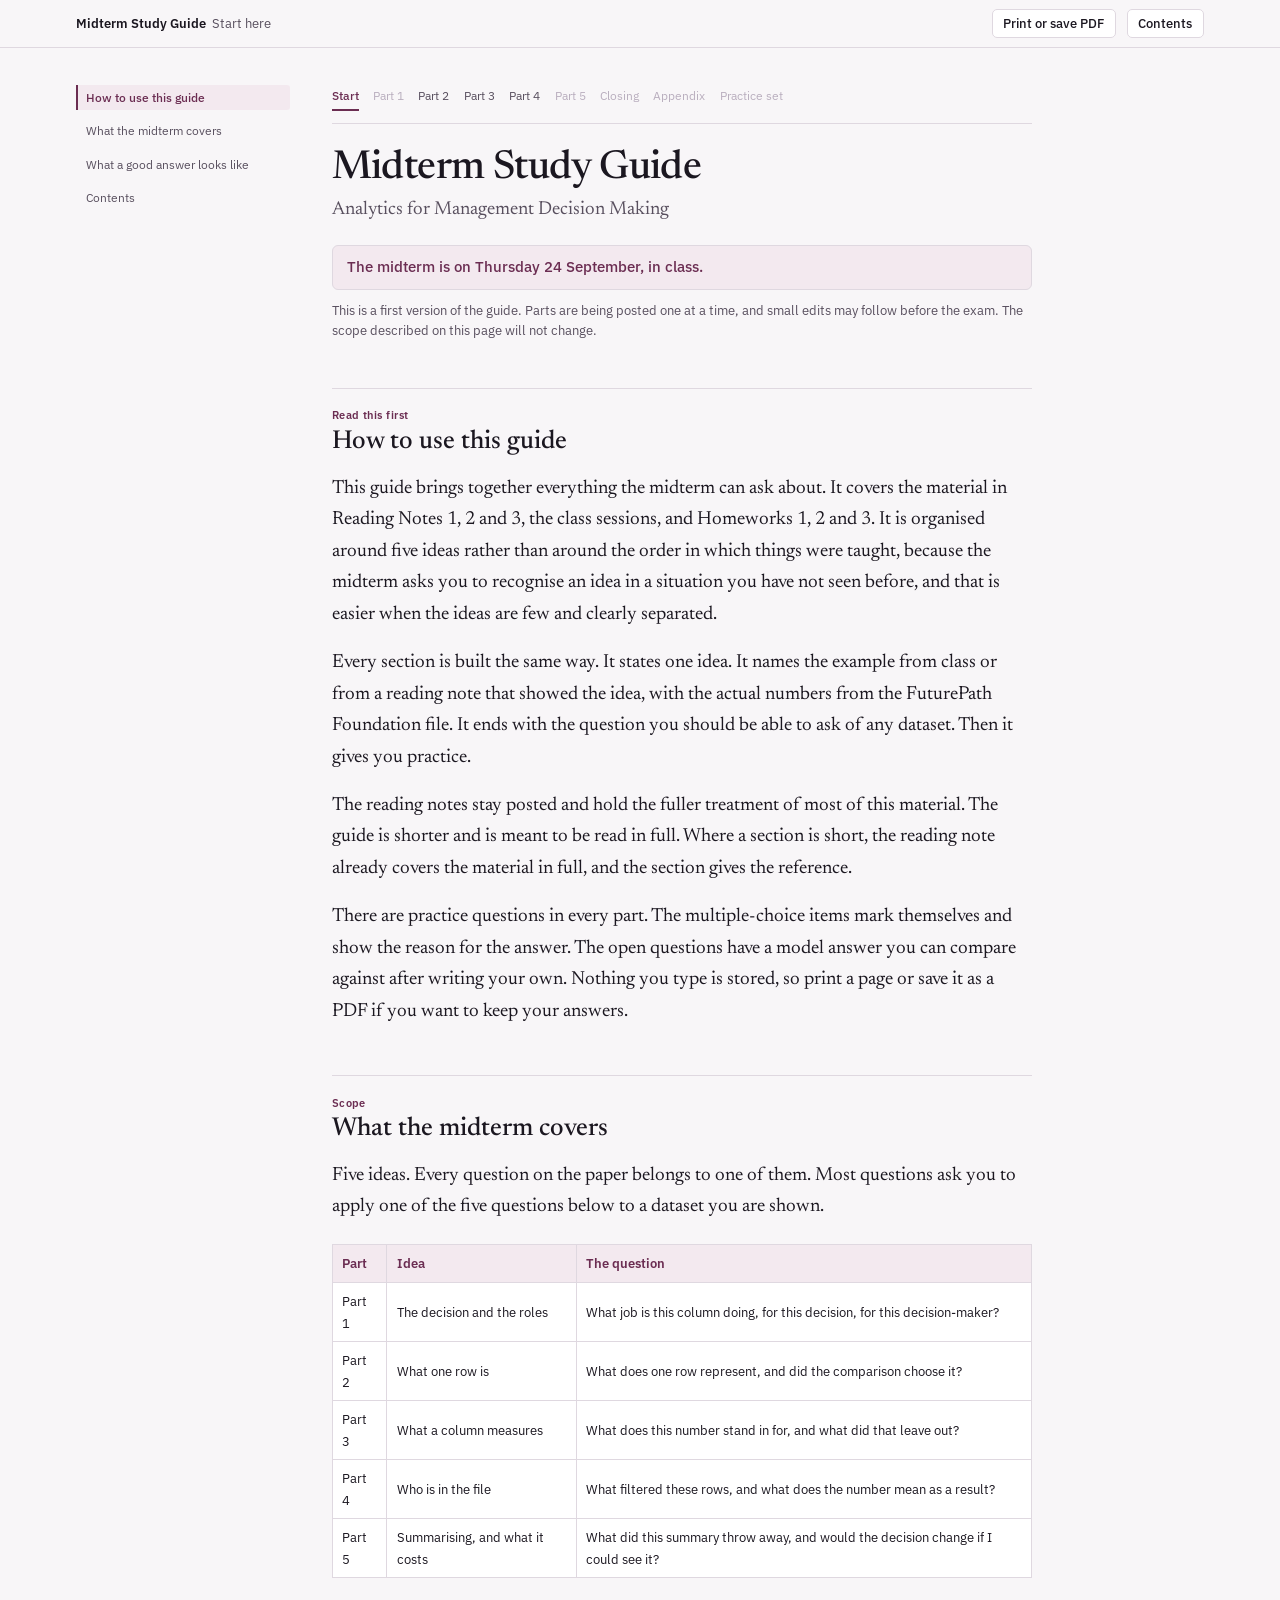
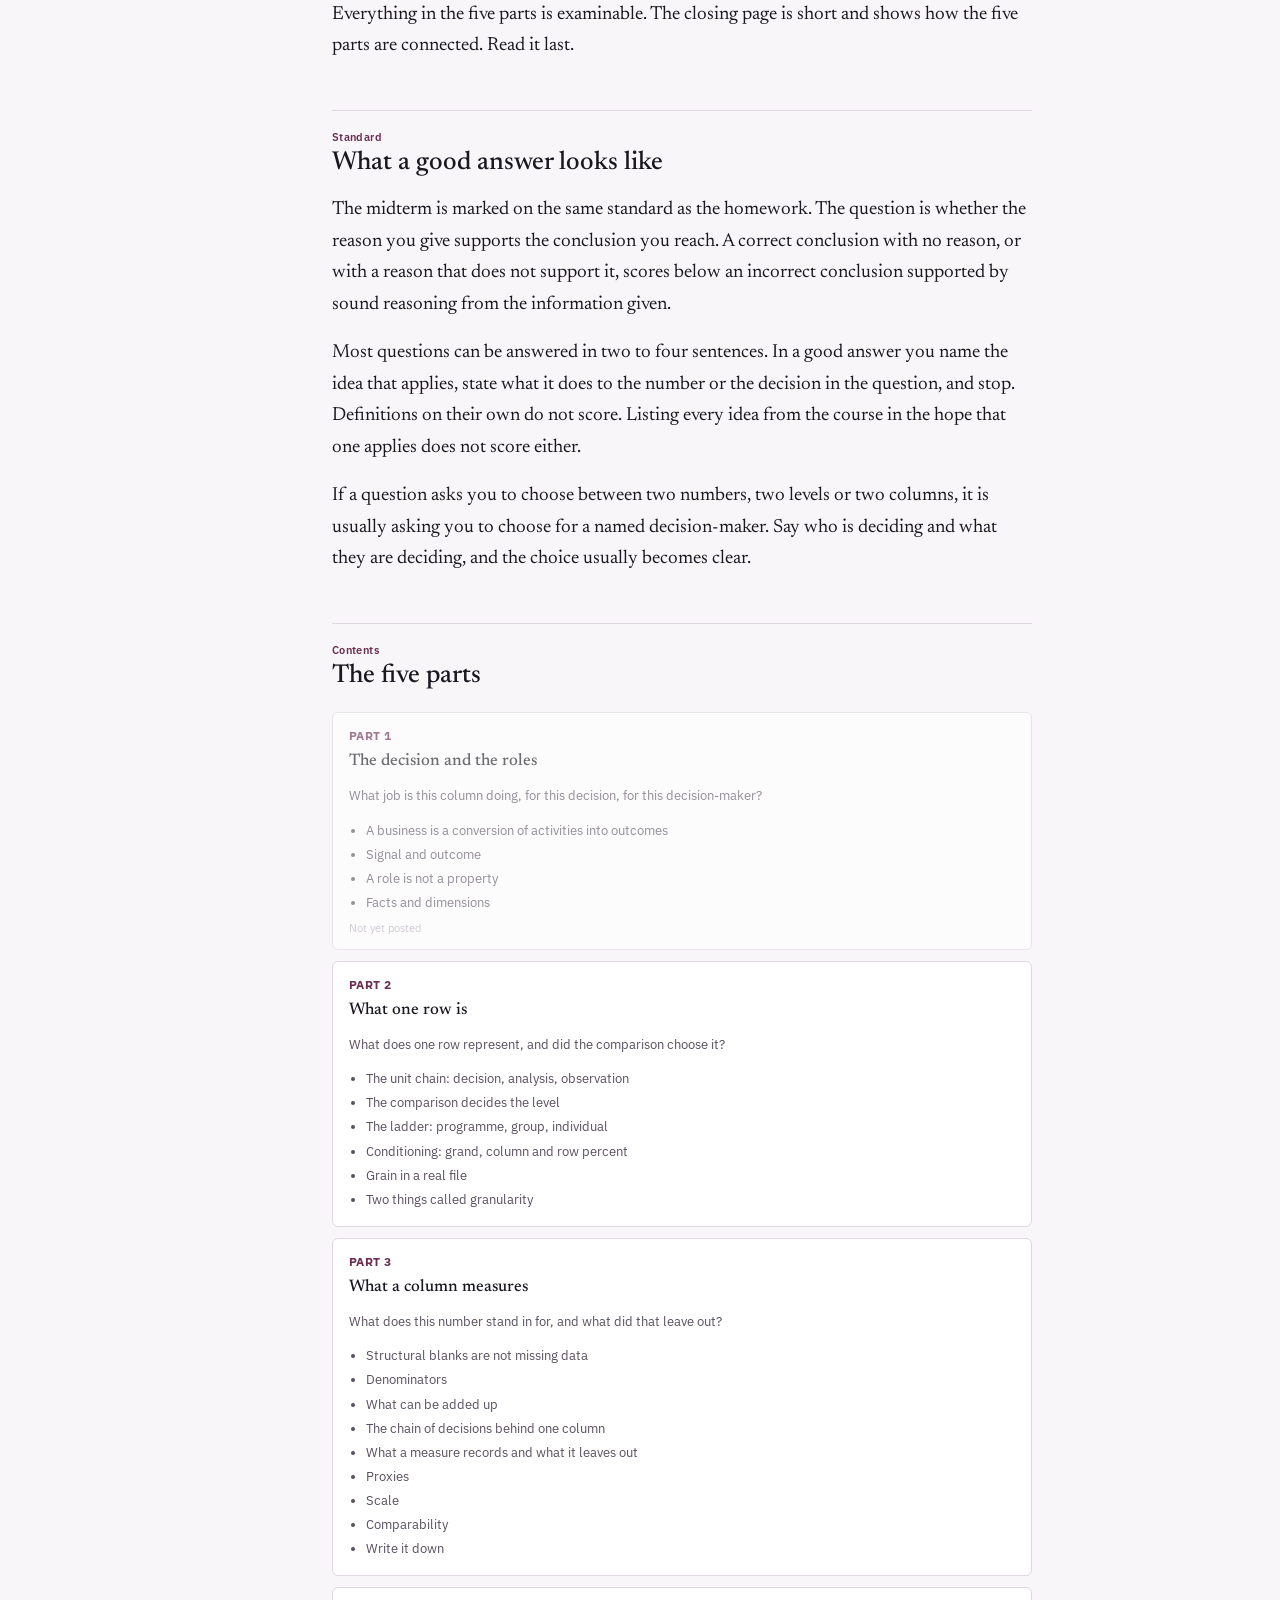
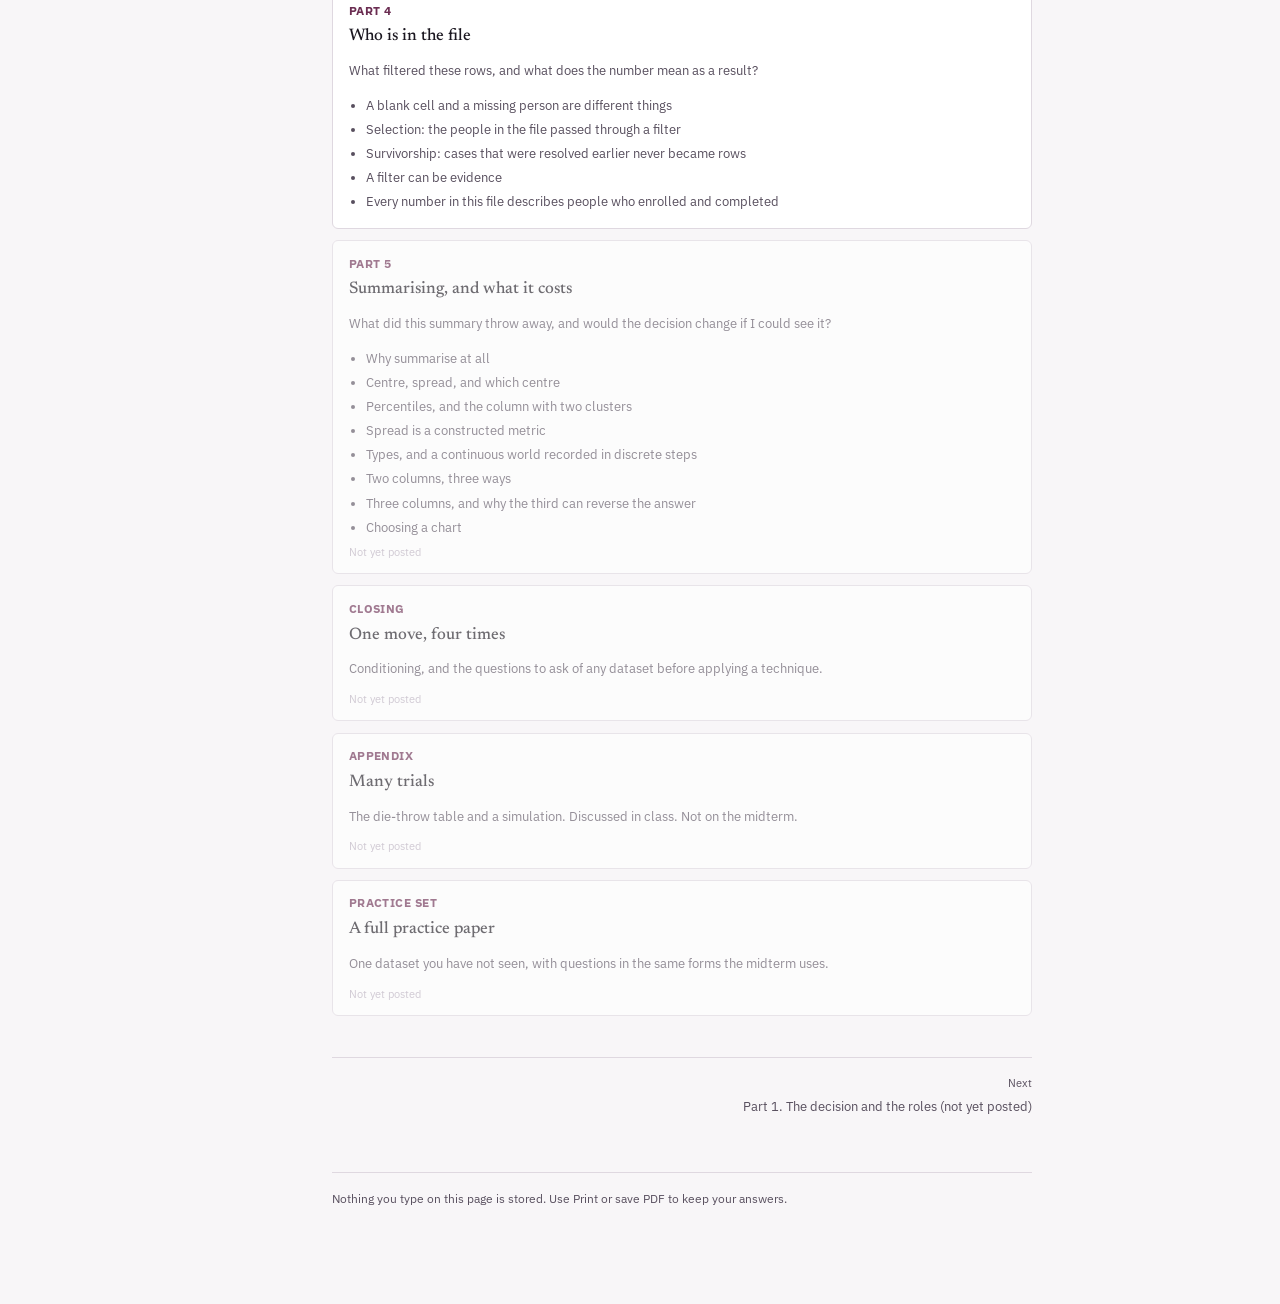
==== docs/index.html @ 58b3a39a "Cut Part 3 section on stored form, renumber the rest The text-stored percent columns were on the pos" ====
<!DOCTYPE html>
<html lang="en">
<head>
<meta charset="utf-8">
<meta name="viewport" content="width=device-width,initial-scale=1">
<title>Midterm Study Guide</title>
<link rel="preconnect" href="https://fonts.googleapis.com">
<link rel="preconnect" href="https://fonts.gstatic.com" crossorigin>
<link href="https://fonts.googleapis.com/css2?family=Newsreader:opsz,wght@6..72,400;6..72,500;6..72,600&family=IBM+Plex+Sans:wght@400;500;600&display=swap" rel="stylesheet">
<style>
:root{
 --ink:#1B1720;--soft:#584F5E;--paper:#F8F6F8;--card:#FFFFFF;--rule:#DFD8E0;--rule-soft:#EDE8EE;
 --accent:#6B2D52;--accent-wash:#F3E9EF;--accent-soft:#A8749A;
 --lost:#B9AEBE;--lost-wash:#F1EDF2;
 --ok-bg:#CBEBD5;--ok-ink:#0C5E2D;--no-bg:#F7E0DD;--no-ink:#9A3226;
 --serif:"Newsreader",Georgia,serif;--sans:"IBM Plex Sans",-apple-system,"Segoe UI",Roboto,sans-serif;}
*{box-sizing:border-box}
html{-webkit-text-size-adjust:100%;scroll-behavior:smooth}
@media (prefers-reduced-motion:reduce){html{scroll-behavior:auto}*{transition:none!important}}
body{margin:0;background:var(--paper);color:var(--ink);font-family:var(--serif);font-size:19px;line-height:1.66}
@media (max-width:640px){body{font-size:17.5px}}
.bar{position:sticky;top:0;z-index:60;background:rgba(248,246,248,.95);backdrop-filter:saturate(140%) blur(8px);border-bottom:1px solid var(--rule)}
.bar-in{max-width:1160px;margin:0 auto;padding:.55rem 1rem;display:flex;align-items:center;gap:.7rem}
.bar-t{font-family:var(--sans);font-size:.83rem;font-weight:600;white-space:nowrap;overflow:hidden;text-overflow:ellipsis}
.bar-t span{color:var(--soft);font-weight:400}
.bar-sp{flex:1}
.btn{font-family:var(--sans);font-size:.79rem;font-weight:500;color:var(--ink);background:var(--card);border:1px solid var(--rule);
 border-radius:5px;padding:.34rem .66rem;cursor:pointer;line-height:1.3}
.btn:hover{border-color:var(--accent);color:var(--accent)}
.btn:focus-visible{outline:2px solid var(--accent);outline-offset:2px}
.prog{position:absolute;left:0;bottom:-1px;height:2px;background:var(--accent);width:0}
@media (max-width:560px){.bar-t span{display:none}.btn{padding:.3rem .5rem;font-size:.73rem}}
.shell{max-width:1160px;margin:0 auto;padding:0 1rem;display:grid;grid-template-columns:214px minmax(0,1fr);gap:2.6rem;align-items:start}
@media (max-width:980px){.shell{grid-template-columns:minmax(0,1fr);gap:0}}
nav.toc{position:sticky;top:3.6rem;padding:1.7rem 0 3rem;font-family:var(--sans);font-size:.78rem;
 max-height:calc(100vh - 5rem);overflow-y:auto;overscroll-behavior:contain}
nav.toc ol{list-style:none;margin:0;padding:0}
nav.toc a{display:block;padding:.26rem .5rem;color:var(--soft);text-decoration:none;border-left:2px solid transparent;border-radius:0 3px 3px 0;line-height:1.35}
nav.toc a:hover{color:var(--ink);background:#F0EAF1}
nav.toc a.on{color:var(--accent);border-left-color:var(--accent);background:var(--accent-wash);font-weight:500}
@media (max-width:980px){nav.toc{position:fixed;inset:0 0 0 auto;width:min(305px,86vw);background:var(--card);border-left:1px solid var(--rule);
 padding:1rem 1rem 3rem;z-index:70;transform:translateX(100%);transition:transform .22s ease;box-shadow:-14px 0 34px rgba(27,23,32,.12);max-height:none}
 nav.toc.open{transform:none}}
.scrim{display:none}
@media (max-width:980px){.scrim.on{display:block;position:fixed;inset:0;background:rgba(27,23,32,.34);z-index:65}}
main{padding:2.2rem 0 6rem;max-width:70ch}
h1{font-weight:500;font-size:2.5rem;line-height:1.12;letter-spacing:-.015em;margin:.4rem 0 .3rem}
@media (max-width:640px){h1{font-size:1.95rem}}
.dek{font-size:1.18rem;color:var(--soft);margin:0 0 1.3rem;line-height:1.45}
h2{font-weight:500;font-size:1.62rem;line-height:1.22;margin:3rem 0 .9rem;padding-top:1.2rem;border-top:1px solid var(--rule)}
h2 .n{font-family:var(--sans);font-size:.71rem;font-weight:600;color:var(--accent);display:block;margin-bottom:.28rem;letter-spacing:.04em}
h3{font-weight:600;font-size:1.13rem;margin:1.9rem 0 .5rem;line-height:1.3}
h4{font-family:var(--sans);font-weight:600;font-size:.86rem;margin:1.35rem 0 .45rem;color:var(--soft)}
p{margin:0 0 1.05rem} ul{margin:0 0 1.1rem;padding-left:1.15rem} li{margin:0 0 .5rem}
.box{border:1px solid var(--rule);border-left:4px solid var(--accent);border-radius:0 6px 6px 0;padding:1rem 1.1rem;margin:1.7rem 0;background:var(--card)}
.box h4{margin:0 0 .5rem;font-size:.82rem;color:var(--accent);letter-spacing:.02em}
.box p{font-size:.96rem;margin-bottom:.6rem} .box p:last-child{margin-bottom:0}
.box.principle{background:var(--accent-wash)}
.box.warn{background:#FBF1E6;border-left-color:#A9772A} .box.warn h4{color:#A9772A}
.tw{overflow-x:auto;margin:1.3rem 0}
table{border-collapse:collapse;width:100%;font-family:var(--sans);font-size:.84rem;font-variant-numeric:tabular-nums;background:var(--card)}
@media (max-width:640px){table{font-size:.77rem}}
th{background:var(--accent-wash);font-weight:600;text-align:left;padding:.46rem .6rem;border:1px solid var(--rule);white-space:nowrap;color:var(--accent)}
td{padding:.42rem .6rem;border:1px solid var(--rule)}
table.txt td{white-space:normal}
caption{caption-side:bottom;font-family:var(--sans);font-size:.74rem;color:var(--soft);text-align:left;padding-top:.45rem;line-height:1.4}
td.win{background:var(--ok-bg);color:var(--ok-ink);font-weight:600}
td.lose{background:var(--no-bg);color:var(--no-ink);font-weight:600}
/* signature device: what the summary threw away */
.lostbox{border:1px dashed var(--lost);background:var(--lost-wash);border-radius:6px;padding:.6rem .8rem;margin:.9rem 0;
 font-family:var(--sans);font-size:.82rem;color:var(--soft);line-height:1.5}
.lostbox b{font-family:var(--sans);font-size:.67rem;font-weight:600;letter-spacing:.06em;text-transform:uppercase;
 color:var(--lost);display:block;margin-bottom:.25rem}
.demo{background:var(--card);border:1px solid var(--rule);border-radius:8px;margin:1.9rem 0;overflow:hidden}
.demo-h{padding:.9rem 1.1rem .2rem}
.demo-h h4{margin:0 0 .25rem;font-size:.83rem;color:var(--ink)}
.demo-h p{font-family:var(--sans);font-size:.85rem;color:var(--soft);margin:0 0 .75rem;line-height:1.45}
.pick{display:flex;flex-wrap:wrap;gap:.38rem;padding:0 1.1rem .85rem}
.pk{font-family:var(--sans);font-size:.77rem;font-weight:500;padding:.42rem .7rem;border-radius:5px;border:1px solid var(--rule);
 background:var(--paper);color:var(--soft);cursor:pointer;line-height:1.25}
.pk:hover{color:var(--ink)}
.pk[aria-pressed=true]{background:var(--accent);border-color:var(--accent);color:#fff}
.pk:focus-visible{outline:2px solid var(--accent);outline-offset:2px}
.demo-body{padding:0 1.1rem}
.demo-out{border-top:1px solid var(--rule);background:var(--paper);padding:.85rem 1.1rem}
.demo-out .k{font-family:var(--sans);font-size:.68rem;font-weight:600;color:var(--soft);margin-bottom:.3rem}
.demo-out .v{font-size:1rem;line-height:1.5}
.flag{font-family:var(--sans);font-size:.82rem;line-height:1.5;padding:.55rem .7rem;border-radius:5px;margin-top:.6rem}
.flag.bad{background:var(--no-bg);color:var(--no-ink)}
.flag.good{background:var(--ok-bg);color:var(--ok-ink)}
.flag.neutral{background:var(--accent-wash);color:var(--accent)}
svg.hist{width:100%;height:160px;display:block}
.kc{background:var(--card);border:1px solid var(--rule);border-left:4px solid var(--accent);border-radius:0 8px 8px 0;padding:.95rem 1.05rem;margin:1.8rem 0}
.kc .tag{font-family:var(--sans);font-size:.66rem;font-weight:600;color:var(--accent);letter-spacing:.05em;display:block;margin-bottom:.35rem}
.kc .q{font-size:1rem;line-height:1.45;margin:0 0 .7rem;font-weight:500}
.opts{display:grid;gap:.34rem;margin-bottom:.5rem}
.opt{display:flex;gap:.55rem;align-items:flex-start;font-family:var(--sans);font-size:.87rem;line-height:1.42;text-align:left;
 padding:.5rem .65rem;border:1px solid var(--rule);border-radius:5px;background:var(--paper);color:var(--ink);cursor:pointer;width:100%}
.opt:hover:not([disabled]){border-color:var(--accent-soft)}
.opt:focus-visible{outline:2px solid var(--accent);outline-offset:2px}
.opt .ltr{font-weight:600;color:var(--soft);flex:0 0 auto}
.opt.right{background:var(--ok-bg);border-color:#8CCBA1;color:var(--ok-ink)} .opt.right .ltr{color:var(--ok-ink)}
.opt.wrong{background:var(--no-bg);border-color:#DDA79E;color:var(--no-ink)} .opt.wrong .ltr{color:var(--no-ink)}
.opt[disabled]{cursor:default}
.fb{display:none;font-family:var(--sans);font-size:.84rem;line-height:1.5;padding:.55rem .7rem;border-radius:5px;background:var(--accent-wash);color:var(--ink)}
.fb.on{display:block} .fb b{color:var(--accent)}
.resp{border:1px solid var(--rule);border-radius:6px;background:var(--card);margin:0 0 .7rem;overflow:hidden}
.resp .p{padding:.65rem .8rem .35rem;font-size:.97rem;line-height:1.5}
.resp textarea{width:100%;border:none;border-top:1px solid var(--rule-soft);padding:.6rem .8rem;font-family:var(--serif);font-size:.95rem;
 line-height:1.5;resize:vertical;min-height:3.4rem;background:transparent;color:var(--ink);display:block}
.resp textarea:focus{outline:2px solid var(--accent);outline-offset:-2px;background:#FEFDFE}
.resp .f{padding:.35rem .8rem .5rem;border-top:1px solid var(--rule-soft)}
.rev{font-family:var(--sans);font-size:.75rem;font-weight:500;color:var(--accent);background:none;border:none;cursor:pointer;
 padding:.15rem 0;text-decoration:underline;text-underline-offset:2px}
.rev:focus-visible{outline:2px solid var(--accent);outline-offset:2px}
.ans{display:none;padding:.55rem .8rem .7rem;background:var(--accent-wash);border-top:1px solid var(--rule-soft);font-size:.93rem;line-height:1.5}
.ans.on{display:block}
.ans .k{font-family:var(--sans);font-size:.66rem;font-weight:600;color:var(--accent);display:block;margin-bottom:.2rem}
.score{font-family:var(--sans);font-size:.82rem;color:var(--soft);background:var(--card);border:1px solid var(--rule);border-radius:6px;
 padding:.6rem .8rem;margin:1.6rem 0}
.score b{color:var(--accent);font-size:1.05rem}
.end{font-family:var(--sans);font-size:.78rem;color:var(--soft);border-top:1px solid var(--rule);margin-top:3.4rem;padding-top:1rem;line-height:1.5}
.ref{font-family:var(--sans);font-size:.72rem;color:var(--soft);vertical-align:super}
@media print{.bar,nav.toc,.scrim,.rev,.pick,.opt,.btn{display:none!important}
 body{background:#fff;font-size:11pt}.shell{display:block;max-width:none;padding:0}main{max-width:none;padding:0}
 .resp textarea{border:1px solid #999;background:#fff;min-height:3.2rem}
 table,.box,.demo,.kc,.lostbox{break-inside:avoid}h2{break-after:avoid}}

/* ---- study guide additions ---- */
.gnav{font-family:var(--sans);font-size:.78rem;color:var(--soft);display:flex;flex-wrap:wrap;gap:.2rem .9rem;margin:0 0 1.4rem;padding:0 0 .8rem;border-bottom:1px solid var(--rule)}
.gnav a{color:var(--soft);text-decoration:none;padding:.15rem 0;border-bottom:2px solid transparent}
.gnav a:hover{color:var(--ink)}
.gnav a.here{color:var(--accent);border-bottom-color:var(--accent);font-weight:500}
.pn{display:flex;justify-content:space-between;gap:1rem;font-family:var(--sans);font-size:.84rem;margin:2.6rem 0 0;padding-top:1rem;border-top:1px solid var(--rule)}
.pn a{color:var(--accent);text-decoration:none}
.pn a:hover{text-decoration:underline}
.pn span{color:var(--soft);display:block;font-size:.7rem;margin-bottom:.15rem}
.date{font-family:var(--sans);font-size:.92rem;font-weight:500;color:var(--accent);background:var(--accent-wash);border:1px solid var(--rule);border-radius:6px;padding:.6rem .9rem;margin:0 0 1.6rem}
.grid{display:grid;grid-template-columns:1fr;gap:.7rem;margin:1.2rem 0 1.6rem}
.part{display:block;border:1px solid var(--rule);border-radius:6px;padding:.8rem 1rem;background:var(--card);text-decoration:none;color:var(--ink)}
.part:hover{border-color:var(--accent)}
.part b{display:block;font-family:var(--sans);font-size:.72rem;color:var(--accent);letter-spacing:.04em;margin-bottom:.2rem}
.part strong{font-weight:500;font-size:1.05rem;display:block;margin-bottom:.25rem}
.part span{font-family:var(--sans);font-size:.84rem;color:var(--soft);line-height:1.45}
.part ul{font-family:var(--sans);font-size:.8rem;color:var(--soft);margin:.5rem 0 0;padding-left:1.1rem}
.part li{margin:0 0 .18rem}
.src{font-family:var(--sans);font-size:.76rem;color:var(--soft);margin:-.4rem 0 1rem}
.gnav .soon{color:var(--lost);padding:.15rem 0}
.pn em{font-style:normal;color:var(--soft)}
.part.soon{opacity:.62;pointer-events:none}
.part .tag{font-family:var(--sans);font-size:.7rem;color:var(--lost);display:block;margin-top:.4rem}
.note{font-family:var(--sans);font-size:.84rem;color:var(--soft);margin:-1rem 0 1.6rem;line-height:1.5}

</style>
</head>
<body>
<div class="bar"><div class="bar-in">
 <div class="bar-t">Midterm Study Guide <span>&nbsp;Start here</span></div>
 <div class="bar-sp"></div>
 <button class="btn" id="printBtn" type="button">Print or save PDF</button>
 <button class="btn" id="tocBtn" type="button" aria-expanded="false">Contents</button>
</div><div class="prog" id="prog"></div></div>
<div class="scrim" id="scrim"></div>
<div class="shell">
<nav class="toc" id="toc" aria-label="Contents"><ol>
<li><a href="#how">How to use this guide</a></li>
<li><a href="#covers">What the midterm covers</a></li>
<li><a href="#answers">What a good answer looks like</a></li>
<li><a href="#contents">Contents</a></li>
</ol></nav>
<main>
<div class="gnav"><a href="index.html" class="here">Start</a><span class="soon" title="Not yet posted">Part 1</span><a href="part2.html">Part 2</a><a href="part3.html">Part 3</a><a href="part4.html">Part 4</a><span class="soon" title="Not yet posted">Part 5</span><span class="soon" title="Not yet posted">Closing</span><span class="soon" title="Not yet posted">Appendix</span><span class="soon" title="Not yet posted">Practice set</span></div>

<h1>Midterm Study Guide</h1>
<p class="dek">Analytics for Management Decision Making</p>

<div class="date">The midterm is on Thursday 24 September, in class.</div>
<p class="note">This is a first version of the guide. Parts are being posted one at a time, and small edits may follow before the exam. The scope described on this page will not change.</p>

<section id="how">
<h2><span class="n">Read this first</span>How to use this guide</h2>
<p>This guide brings together everything the midterm can ask about. It covers the material in Reading Notes 1, 2 and 3, the class sessions, and Homeworks 1, 2 and 3. It is organised around five ideas rather than around the order in which things were taught, because the midterm asks you to recognise an idea in a situation you have not seen before, and that is easier when the ideas are few and clearly separated.</p>
<p>Every section is built the same way. It states one idea. It names the example from class or from a reading note that showed the idea, with the actual numbers from the FuturePath Foundation file. It ends with the question you should be able to ask of any dataset. Then it gives you practice.</p>
<p>The reading notes stay posted and hold the fuller treatment of most of this material. The guide is shorter and is meant to be read in full. Where a section is short, the reading note already covers the material in full, and the section gives the reference.</p>
<p>There are practice questions in every part. The multiple-choice items mark themselves and show the reason for the answer. The open questions have a model answer you can compare against after writing your own. Nothing you type is stored, so print a page or save it as a PDF if you want to keep your answers.</p>
</section>

<section id="covers">
<h2><span class="n">Scope</span>What the midterm covers</h2>
<p>Five ideas. Every question on the paper belongs to one of them. Most questions ask you to apply one of the five questions below to a dataset you are shown.</p>
<div class="tw"><table class="txt"><thead><tr><th>Part</th><th>Idea</th><th>The question</th></tr></thead><tbody><tr><td>Part 1</td><td>The decision and the roles</td><td>What job is this column doing, for this decision, for this decision-maker?</td></tr><tr><td>Part 2</td><td>What one row is</td><td>What does one row represent, and did the comparison choose it?</td></tr><tr><td>Part 3</td><td>What a column measures</td><td>What does this number stand in for, and what did that leave out?</td></tr><tr><td>Part 4</td><td>Who is in the file</td><td>What filtered these rows, and what does the number mean as a result?</td></tr><tr><td>Part 5</td><td>Summarising, and what it costs</td><td>What did this summary throw away, and would the decision change if I could see it?</td></tr></tbody></table></div>

<p>Everything in the five parts is examinable. The closing page is short and shows how the five parts are connected. Read it last.</p>
</section>


<section id="answers">
<h2><span class="n">Standard</span>What a good answer looks like</h2>
<p>The midterm is marked on the same standard as the homework. The question is whether the reason you give supports the conclusion you reach. A correct conclusion with no reason, or with a reason that does not support it, scores below an incorrect conclusion supported by sound reasoning from the information given.</p>
<p>Most questions can be answered in two to four sentences. In a good answer you name the idea that applies, state what it does to the number or the decision in the question, and stop. Definitions on their own do not score. Listing every idea from the course in the hope that one applies does not score either.</p>
<p>If a question asks you to choose between two numbers, two levels or two columns, it is usually asking you to choose for a named decision-maker. Say who is deciding and what they are deciding, and the choice usually becomes clear.</p>
</section>

<section id="contents">
<h2><span class="n">Contents</span>The five parts</h2>
<div class="grid"><div class="part soon"><b>PART 1</b><strong>The decision and the roles</strong><span>What job is this column doing, for this decision, for this decision-maker?</span><ul><li>A business is a conversion of activities into outcomes</li><li>Signal and outcome</li><li>A role is not a property</li><li>Facts and dimensions</li></ul><span class="tag">Not yet posted</span></div><a class="part" href="part2.html"><b>PART 2</b><strong>What one row is</strong><span>What does one row represent, and did the comparison choose it?</span><ul><li>The unit chain: decision, analysis, observation</li><li>The comparison decides the level</li><li>The ladder: programme, group, individual</li><li>Conditioning: grand, column and row percent</li><li>Grain in a real file</li><li>Two things called granularity</li></ul></a><a class="part" href="part3.html"><b>PART 3</b><strong>What a column measures</strong><span>What does this number stand in for, and what did that leave out?</span><ul><li>Structural blanks are not missing data</li><li>Denominators</li><li>What can be added up</li><li>The chain of decisions behind one column</li><li>What a measure records and what it leaves out</li><li>Proxies</li><li>Scale</li><li>Comparability</li><li>Write it down</li></ul></a><a class="part" href="part4.html"><b>PART 4</b><strong>Who is in the file</strong><span>What filtered these rows, and what does the number mean as a result?</span><ul><li>A blank cell and a missing person are different things</li><li>Selection: the people in the file passed through a filter</li><li>Survivorship: cases that were resolved earlier never became rows</li><li>A filter can be evidence</li><li>Every number in this file describes people who enrolled and completed</li></ul></a><div class="part soon"><b>PART 5</b><strong>Summarising, and what it costs</strong><span>What did this summary throw away, and would the decision change if I could see it?</span><ul><li>Why summarise at all</li><li>Centre, spread, and which centre</li><li>Percentiles, and the column with two clusters</li><li>Spread is a constructed metric</li><li>Types, and a continuous world recorded in discrete steps</li><li>Two columns, three ways</li><li>Three columns, and why the third can reverse the answer</li><li>Choosing a chart</li></ul><span class="tag">Not yet posted</span></div><div class="part soon"><b>CLOSING</b><strong>One move, four times</strong><span>Conditioning, and the questions to ask of any dataset before applying a technique.</span><span class="tag">Not yet posted</span></div><div class="part soon"><b>APPENDIX</b><strong>Many trials</strong><span>The die-throw table and a simulation. Discussed in class. Not on the midterm.</span><span class="tag">Not yet posted</span></div><div class="part soon"><b>PRACTICE SET</b><strong>A full practice paper</strong><span>One dataset you have not seen, with questions in the same forms the midterm uses.</span><span class="tag">Not yet posted</span></div></div>
</section>

<div class="pn"><div></div><div style="text-align:right"><em><span>Next</span>Part 1. The decision and the roles (not yet posted)</em></div></div>
<div class="end">Nothing you type on this page is stored. Use Print or save PDF to keep your answers.</div>
</main>
</div>
<script>
var toc=document.getElementById('toc'),scrim=document.getElementById('scrim'),tb=document.getElementById('tocBtn');
function closeToc(){toc.classList.remove('open');scrim.classList.remove('on');tb.setAttribute('aria-expanded','false');}
tb.addEventListener('click',function(){var o=toc.classList.toggle('open');scrim.classList.toggle('on',o);
 tb.setAttribute('aria-expanded',o?'true':'false');});
scrim.addEventListener('click',closeToc);
toc.addEventListener('click',function(e){if(e.target.tagName==='A'&&window.innerWidth<=980)closeToc();});
document.getElementById('printBtn').addEventListener('click',function(){window.print();});
document.addEventListener('keydown',function(e){if(e.key==='Escape')closeToc();});
var links=[].slice.call(toc.querySelectorAll('a')),
    secs=links.map(function(a){var h=a.getAttribute('href');return h.charAt(0)==='#'?document.getElementById(h.slice(1)):null;}),
    prog=document.getElementById('prog');
function onScroll(){var h=document.documentElement,sc=h.scrollTop||document.body.scrollTop,max=h.scrollHeight-h.clientHeight;
 prog.style.width=(max>0?sc/max*100:0)+'%';
 var cur=0;for(var i=0;i<secs.length;i++){if(secs[i]&&secs[i].getBoundingClientRect().top<140)cur=i;}
 links.forEach(function(a,i){a.classList.toggle('on',i===cur);});}
window.addEventListener('scroll',onScroll,{passive:true});onScroll();

/* ---- knowledge checks. The correct option is stored as a hash, not as an index. ---- */
function fnv(s){var h=0x811c9dc5;for(var i=0;i<s.length;i++){h^=s.charCodeAt(i);h=(h+((h<<1)+(h<<4)+(h<<7)+(h<<8)+(h<<24)))>>>0;}return ('0000000'+h.toString(16)).slice(-8);}
var answered=0,correct=0;
document.querySelectorAll('.kc').forEach(function(card){
 var want=card.dataset.h,id=card.dataset.id,done=false;
 card.querySelectorAll('.opt').forEach(function(btn){btn.addEventListener('click',function(){
  if(done)return;done=true;
  var ok=fnv(id+':'+btn.dataset.a)===want;
  card.querySelectorAll('.opt').forEach(function(b){b.disabled=true;if(fnv(id+':'+b.dataset.a)===want)b.classList.add('right');});
  if(!ok)btn.classList.add('wrong');
  card.querySelector('.fb').classList.add('on');
  answered++;if(ok)correct++;
  var n=document.getElementById('scoreN'),c=document.getElementById('scoreC');
  if(n)n.textContent=answered;if(c)c.textContent=correct;});});});
document.querySelectorAll('.rev').forEach(function(b){b.addEventListener('click',function(){
 var a=b.closest('.resp').querySelector('.ans'),on=a.classList.toggle('on');
 b.textContent=on?'Hide the model answer':'Compare with a model answer';});});

</script>
</body>
</html>
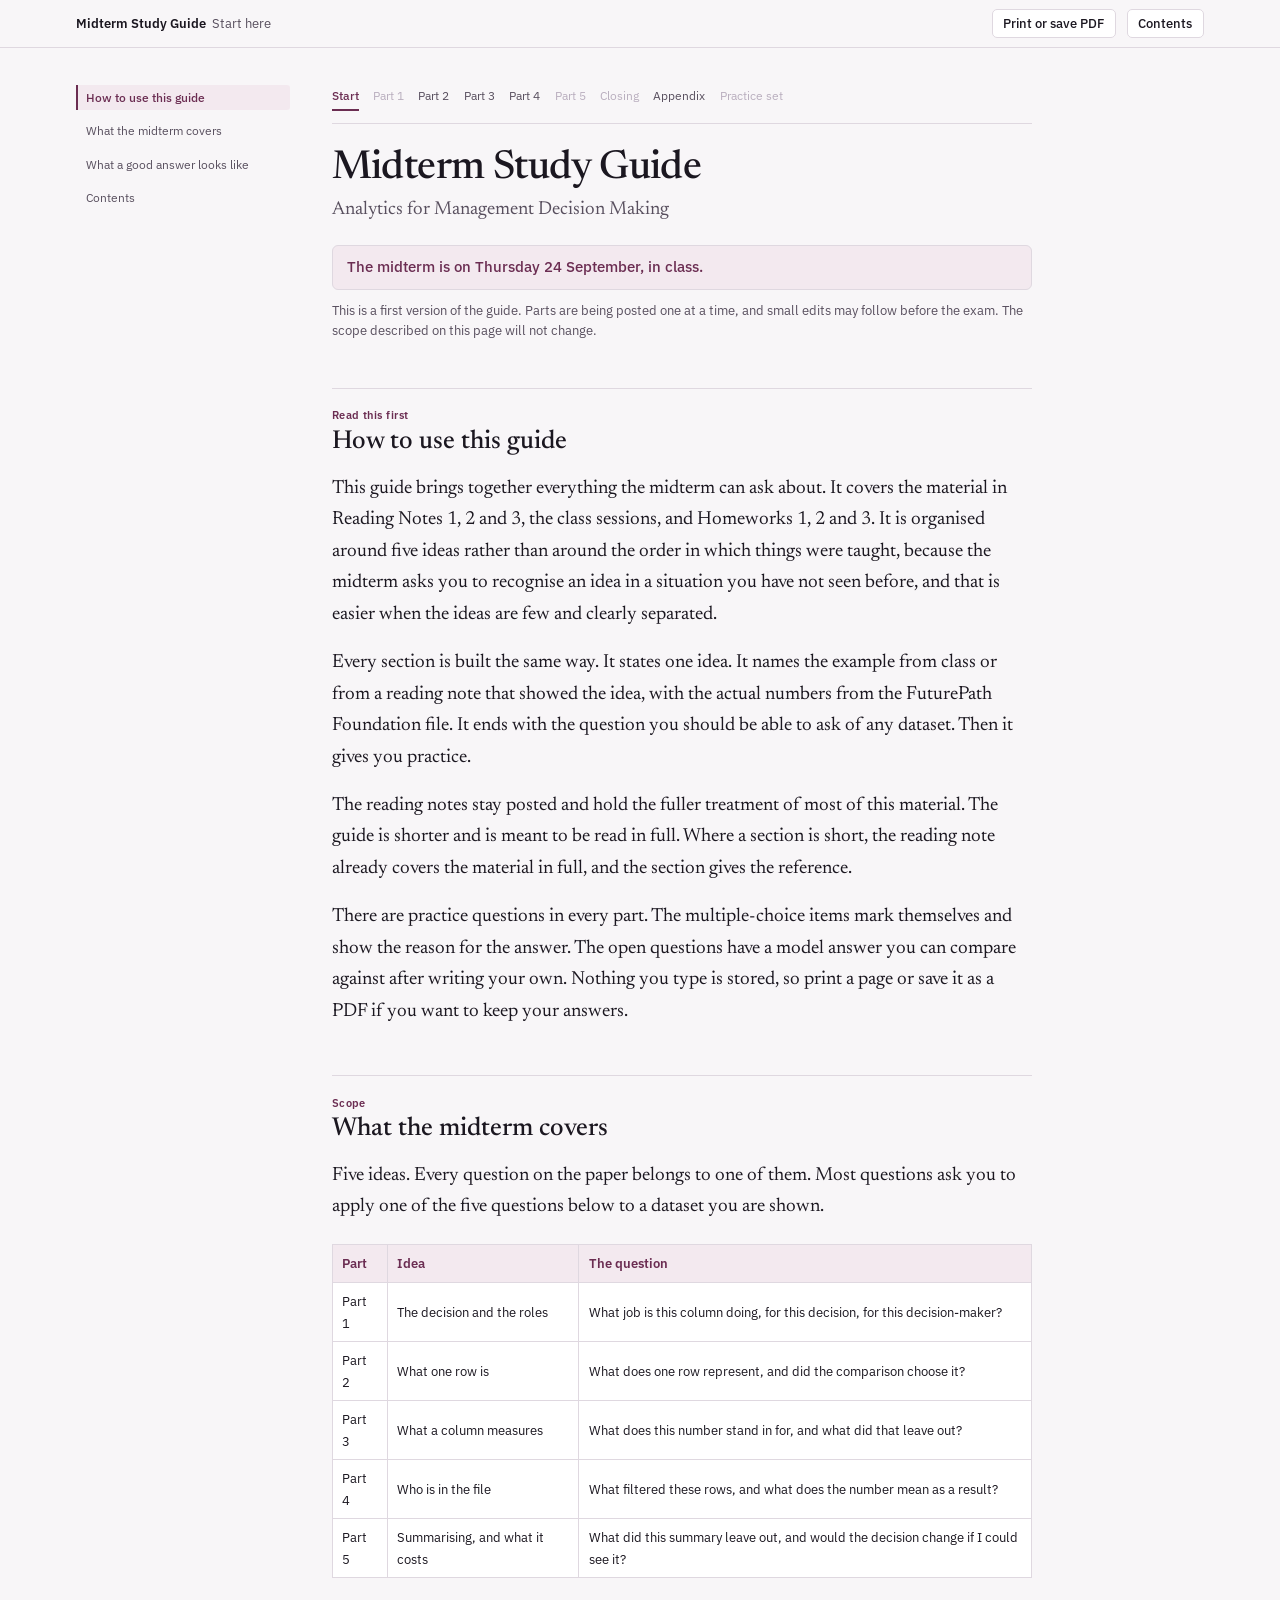
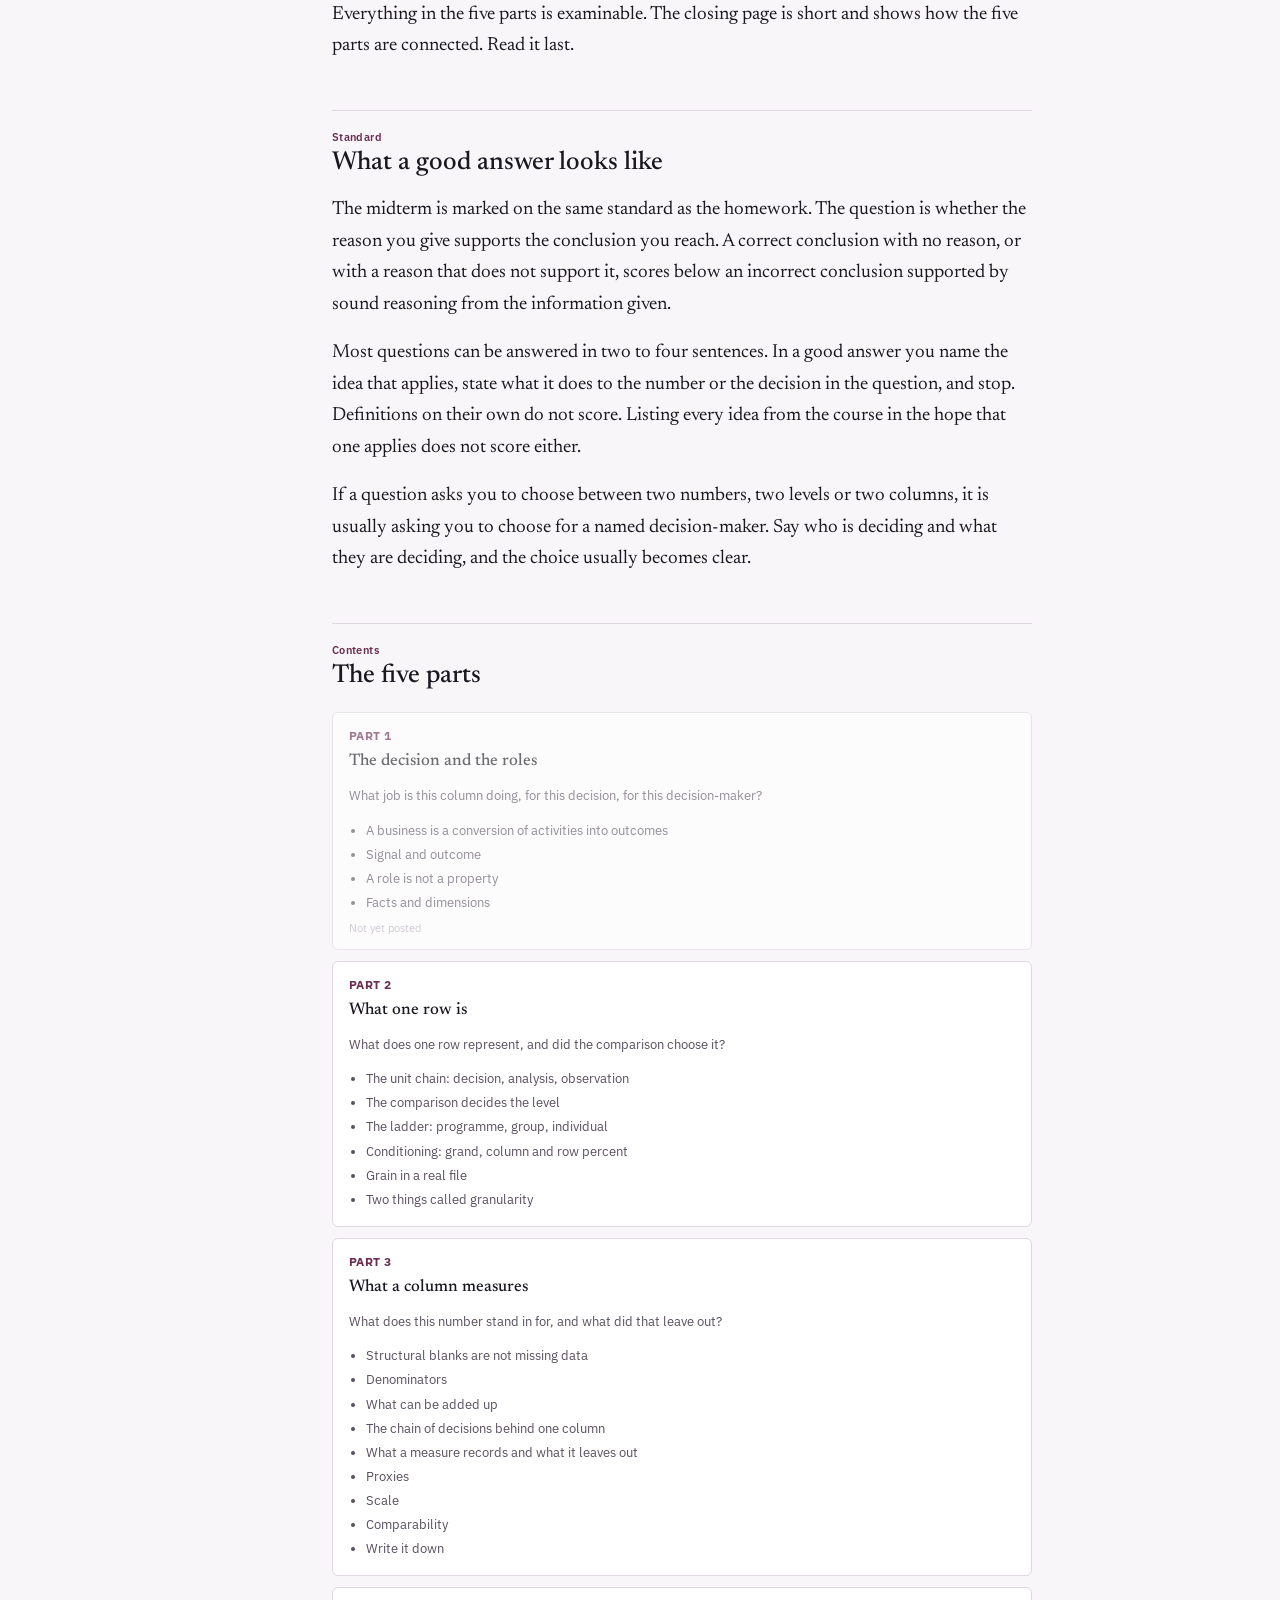
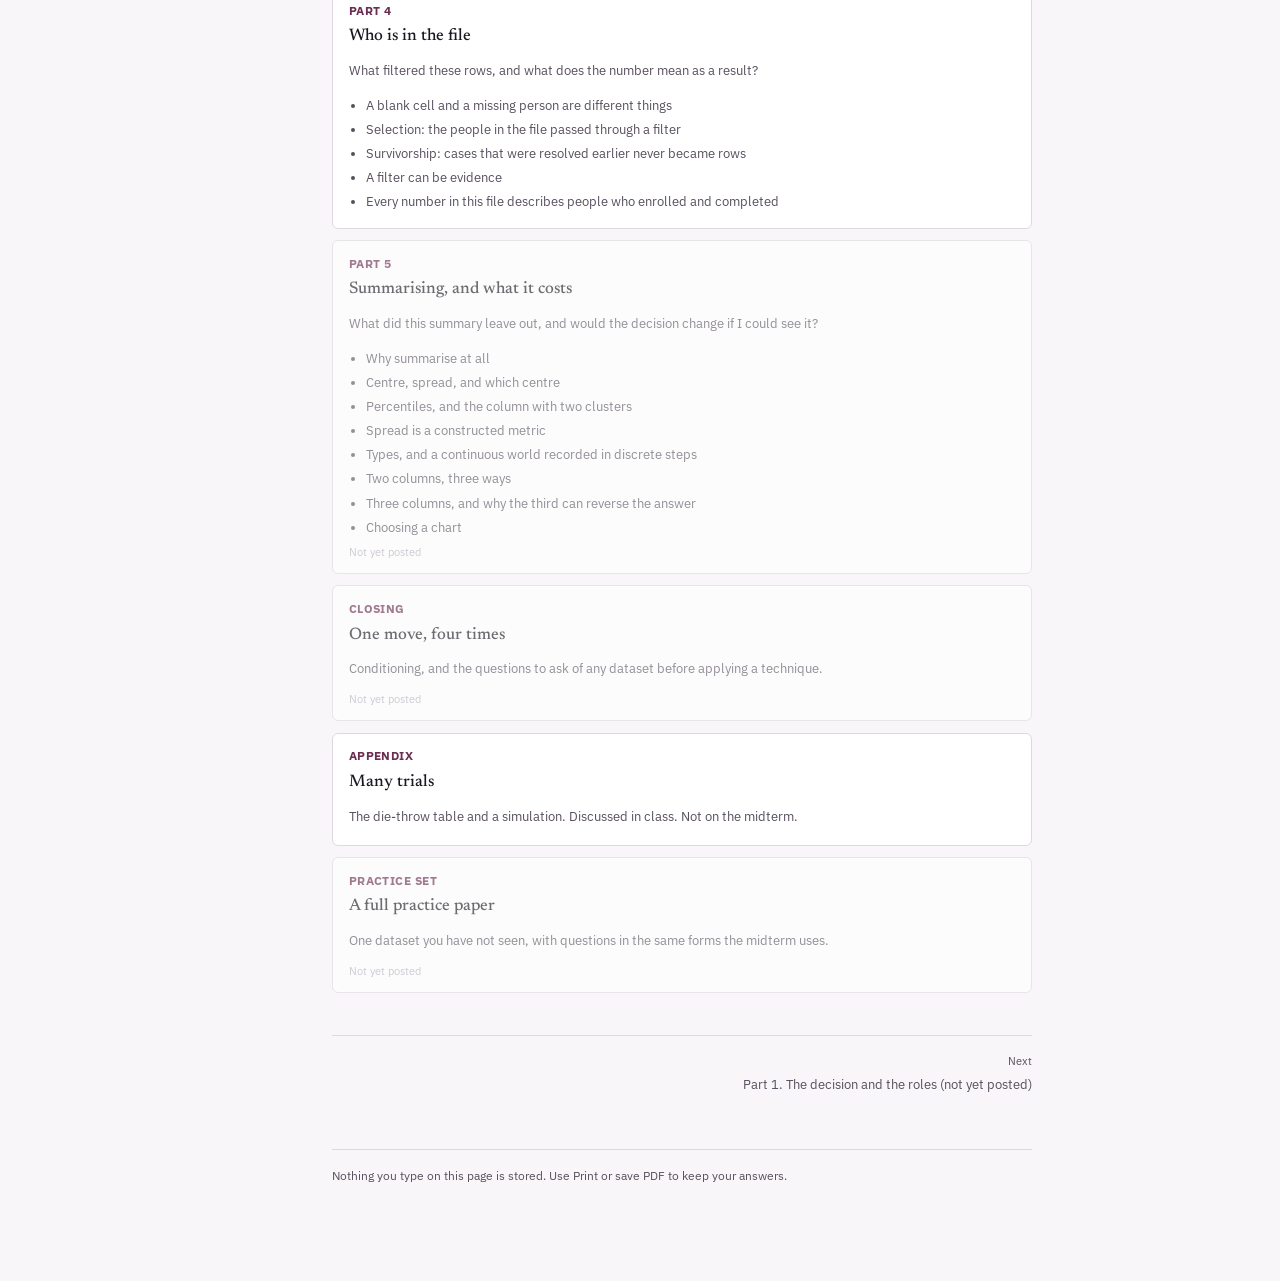
==== commit 84da3c41: "Rebuild practice around a worked case, add the appendix simulator Practice in Parts 2, 3 and 4 is no" ====
--- a/docs/index.html
+++ b/docs/index.html
@@ -151,6 +151,25 @@
 .part .tag{font-family:var(--sans);font-size:.7rem;color:var(--lost);display:block;margin-top:.4rem}
 .note{font-family:var(--sans);font-size:.84rem;color:var(--soft);margin:-1rem 0 1.6rem;line-height:1.5}
 
+/* the mini-case that opens a practice section */
+.case{border:1px solid var(--rule);border-radius:6px;padding:1.05rem 1.15rem .5rem;margin:1.5rem 0 2rem;background:var(--accent-wash)}
+.case h4{margin:0 0 .55rem;font-size:.82rem;color:var(--accent);letter-spacing:.02em}
+.case p{font-size:.96rem;margin:0 0 .6rem}
+.case .tw{margin:.9rem 0 1rem}
+.case table{background:var(--card)}
+
+/* die-throw simulator, appendix only */
+.sim{border:1px solid var(--rule);border-radius:6px;padding:1rem 1.1rem;margin:1.4rem 0;background:var(--card)}
+.sim-row{display:flex;flex-wrap:wrap;gap:.5rem .8rem;align-items:center;font-family:var(--sans);font-size:.82rem;color:var(--soft)}
+.sim-row select{font-family:var(--sans);font-size:.82rem;padding:.3rem .4rem;border:1px solid var(--rule);border-radius:4px;background:var(--paper);color:var(--ink)}
+.sim-out{display:flex;flex-wrap:wrap;gap:1.4rem;margin:1rem 0 .4rem;font-family:var(--sans)}
+.sim-out span{display:flex;flex-direction:column;font-size:.72rem;color:var(--soft);letter-spacing:.02em}
+.sim-out b{font-size:1.28rem;font-weight:600;color:var(--accent);font-variant-numeric:tabular-nums;line-height:1.25}
+.sim-chart .bars{display:flex;align-items:flex-end;gap:2px;height:110px;margin:.7rem 0 .25rem}
+.sim-chart .bars i{flex:1;background:var(--accent-soft);border-radius:2px 2px 0 0;min-height:1px}
+.sim-chart .axis{display:flex;justify-content:space-between;font-family:var(--sans);font-size:.7rem;color:var(--soft);border-top:1px solid var(--rule);padding-top:.25rem}
+.sim-note{font-family:var(--sans);font-size:.78rem;color:var(--soft);margin:.6rem 0 0}
+
 </style>
 </head>
 <body>
@@ -169,7 +188,7 @@
 <li><a href="#contents">Contents</a></li>
 </ol></nav>
 <main>
-<div class="gnav"><a href="index.html" class="here">Start</a><span class="soon" title="Not yet posted">Part 1</span><a href="part2.html">Part 2</a><a href="part3.html">Part 3</a><a href="part4.html">Part 4</a><span class="soon" title="Not yet posted">Part 5</span><span class="soon" title="Not yet posted">Closing</span><span class="soon" title="Not yet posted">Appendix</span><span class="soon" title="Not yet posted">Practice set</span></div>
+<div class="gnav"><a href="index.html" class="here">Start</a><span class="soon" title="Not yet posted">Part 1</span><a href="part2.html">Part 2</a><a href="part3.html">Part 3</a><a href="part4.html">Part 4</a><span class="soon" title="Not yet posted">Part 5</span><span class="soon" title="Not yet posted">Closing</span><a href="appendix.html">Appendix</a><span class="soon" title="Not yet posted">Practice set</span></div>
 
 <h1>Midterm Study Guide</h1>
 <p class="dek">Analytics for Management Decision Making</p>
@@ -188,7 +207,7 @@
 <section id="covers">
 <h2><span class="n">Scope</span>What the midterm covers</h2>
 <p>Five ideas. Every question on the paper belongs to one of them. Most questions ask you to apply one of the five questions below to a dataset you are shown.</p>
-<div class="tw"><table class="txt"><thead><tr><th>Part</th><th>Idea</th><th>The question</th></tr></thead><tbody><tr><td>Part 1</td><td>The decision and the roles</td><td>What job is this column doing, for this decision, for this decision-maker?</td></tr><tr><td>Part 2</td><td>What one row is</td><td>What does one row represent, and did the comparison choose it?</td></tr><tr><td>Part 3</td><td>What a column measures</td><td>What does this number stand in for, and what did that leave out?</td></tr><tr><td>Part 4</td><td>Who is in the file</td><td>What filtered these rows, and what does the number mean as a result?</td></tr><tr><td>Part 5</td><td>Summarising, and what it costs</td><td>What did this summary throw away, and would the decision change if I could see it?</td></tr></tbody></table></div>
+<div class="tw"><table class="txt"><thead><tr><th>Part</th><th>Idea</th><th>The question</th></tr></thead><tbody><tr><td>Part 1</td><td>The decision and the roles</td><td>What job is this column doing, for this decision, for this decision-maker?</td></tr><tr><td>Part 2</td><td>What one row is</td><td>What does one row represent, and did the comparison choose it?</td></tr><tr><td>Part 3</td><td>What a column measures</td><td>What does this number stand in for, and what did that leave out?</td></tr><tr><td>Part 4</td><td>Who is in the file</td><td>What filtered these rows, and what does the number mean as a result?</td></tr><tr><td>Part 5</td><td>Summarising, and what it costs</td><td>What did this summary leave out, and would the decision change if I could see it?</td></tr></tbody></table></div>
 
 <p>Everything in the five parts is examinable. The closing page is short and shows how the five parts are connected. Read it last.</p>
 </section>
@@ -203,7 +222,7 @@
 
 <section id="contents">
 <h2><span class="n">Contents</span>The five parts</h2>
-<div class="grid"><div class="part soon"><b>PART 1</b><strong>The decision and the roles</strong><span>What job is this column doing, for this decision, for this decision-maker?</span><ul><li>A business is a conversion of activities into outcomes</li><li>Signal and outcome</li><li>A role is not a property</li><li>Facts and dimensions</li></ul><span class="tag">Not yet posted</span></div><a class="part" href="part2.html"><b>PART 2</b><strong>What one row is</strong><span>What does one row represent, and did the comparison choose it?</span><ul><li>The unit chain: decision, analysis, observation</li><li>The comparison decides the level</li><li>The ladder: programme, group, individual</li><li>Conditioning: grand, column and row percent</li><li>Grain in a real file</li><li>Two things called granularity</li></ul></a><a class="part" href="part3.html"><b>PART 3</b><strong>What a column measures</strong><span>What does this number stand in for, and what did that leave out?</span><ul><li>Structural blanks are not missing data</li><li>Denominators</li><li>What can be added up</li><li>The chain of decisions behind one column</li><li>What a measure records and what it leaves out</li><li>Proxies</li><li>Scale</li><li>Comparability</li><li>Write it down</li></ul></a><a class="part" href="part4.html"><b>PART 4</b><strong>Who is in the file</strong><span>What filtered these rows, and what does the number mean as a result?</span><ul><li>A blank cell and a missing person are different things</li><li>Selection: the people in the file passed through a filter</li><li>Survivorship: cases that were resolved earlier never became rows</li><li>A filter can be evidence</li><li>Every number in this file describes people who enrolled and completed</li></ul></a><div class="part soon"><b>PART 5</b><strong>Summarising, and what it costs</strong><span>What did this summary throw away, and would the decision change if I could see it?</span><ul><li>Why summarise at all</li><li>Centre, spread, and which centre</li><li>Percentiles, and the column with two clusters</li><li>Spread is a constructed metric</li><li>Types, and a continuous world recorded in discrete steps</li><li>Two columns, three ways</li><li>Three columns, and why the third can reverse the answer</li><li>Choosing a chart</li></ul><span class="tag">Not yet posted</span></div><div class="part soon"><b>CLOSING</b><strong>One move, four times</strong><span>Conditioning, and the questions to ask of any dataset before applying a technique.</span><span class="tag">Not yet posted</span></div><div class="part soon"><b>APPENDIX</b><strong>Many trials</strong><span>The die-throw table and a simulation. Discussed in class. Not on the midterm.</span><span class="tag">Not yet posted</span></div><div class="part soon"><b>PRACTICE SET</b><strong>A full practice paper</strong><span>One dataset you have not seen, with questions in the same forms the midterm uses.</span><span class="tag">Not yet posted</span></div></div>
+<div class="grid"><div class="part soon"><b>PART 1</b><strong>The decision and the roles</strong><span>What job is this column doing, for this decision, for this decision-maker?</span><ul><li>A business is a conversion of activities into outcomes</li><li>Signal and outcome</li><li>A role is not a property</li><li>Facts and dimensions</li></ul><span class="tag">Not yet posted</span></div><a class="part" href="part2.html"><b>PART 2</b><strong>What one row is</strong><span>What does one row represent, and did the comparison choose it?</span><ul><li>The unit chain: decision, analysis, observation</li><li>The comparison decides the level</li><li>The ladder: programme, group, individual</li><li>Conditioning: grand, column and row percent</li><li>Grain in a real file</li><li>Two things called granularity</li></ul></a><a class="part" href="part3.html"><b>PART 3</b><strong>What a column measures</strong><span>What does this number stand in for, and what did that leave out?</span><ul><li>Structural blanks are not missing data</li><li>Denominators</li><li>What can be added up</li><li>The chain of decisions behind one column</li><li>What a measure records and what it leaves out</li><li>Proxies</li><li>Scale</li><li>Comparability</li><li>Write it down</li></ul></a><a class="part" href="part4.html"><b>PART 4</b><strong>Who is in the file</strong><span>What filtered these rows, and what does the number mean as a result?</span><ul><li>A blank cell and a missing person are different things</li><li>Selection: the people in the file passed through a filter</li><li>Survivorship: cases that were resolved earlier never became rows</li><li>A filter can be evidence</li><li>Every number in this file describes people who enrolled and completed</li></ul></a><div class="part soon"><b>PART 5</b><strong>Summarising, and what it costs</strong><span>What did this summary leave out, and would the decision change if I could see it?</span><ul><li>Why summarise at all</li><li>Centre, spread, and which centre</li><li>Percentiles, and the column with two clusters</li><li>Spread is a constructed metric</li><li>Types, and a continuous world recorded in discrete steps</li><li>Two columns, three ways</li><li>Three columns, and why the third can reverse the answer</li><li>Choosing a chart</li></ul><span class="tag">Not yet posted</span></div><div class="part soon"><b>CLOSING</b><strong>One move, four times</strong><span>Conditioning, and the questions to ask of any dataset before applying a technique.</span><span class="tag">Not yet posted</span></div><a class="part" href="appendix.html"><b>APPENDIX</b><strong>Many trials</strong><span>The die-throw table and a simulation. Discussed in class. Not on the midterm.</span></a><div class="part soon"><b>PRACTICE SET</b><strong>A full practice paper</strong><span>One dataset you have not seen, with questions in the same forms the midterm uses.</span><span class="tag">Not yet posted</span></div></div>
 </section>
 
 <div class="pn"><div></div><div style="text-align:right"><em><span>Next</span>Part 1. The decision and the roles (not yet posted)</em></div></div>
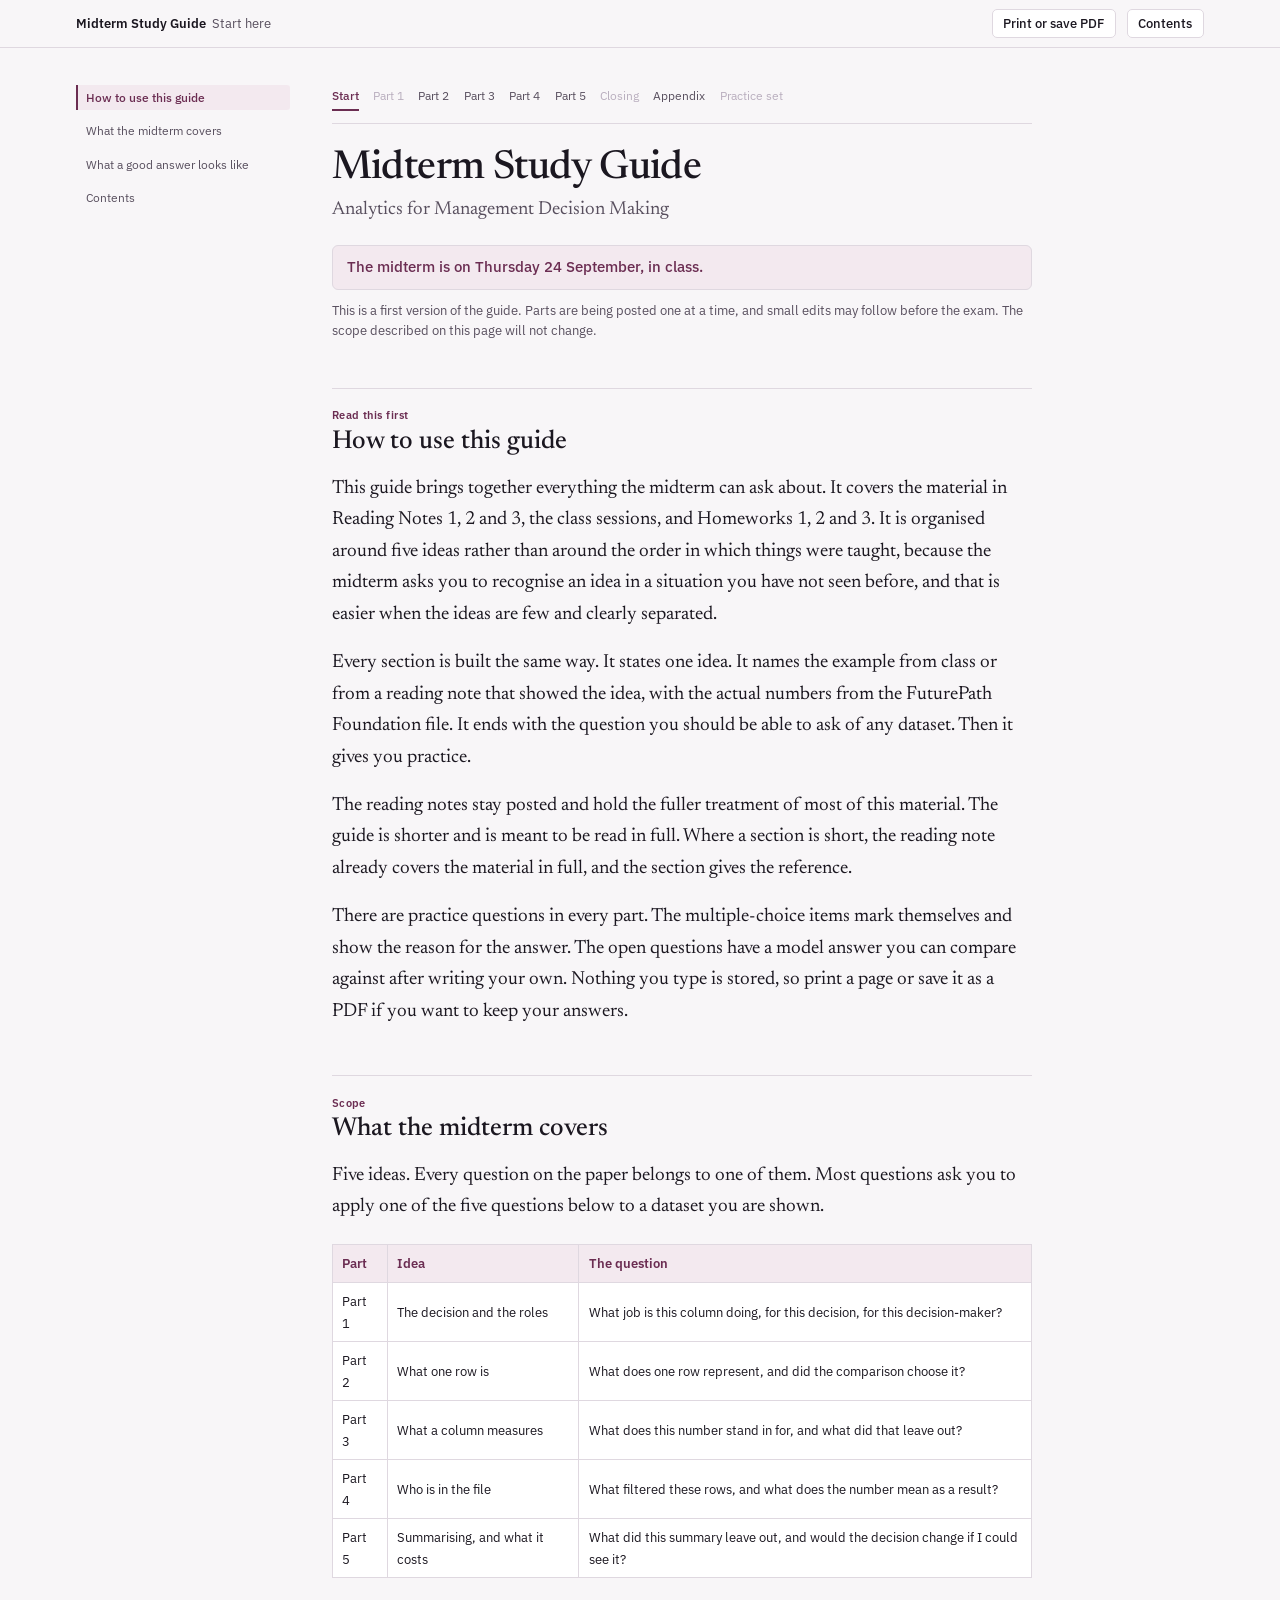
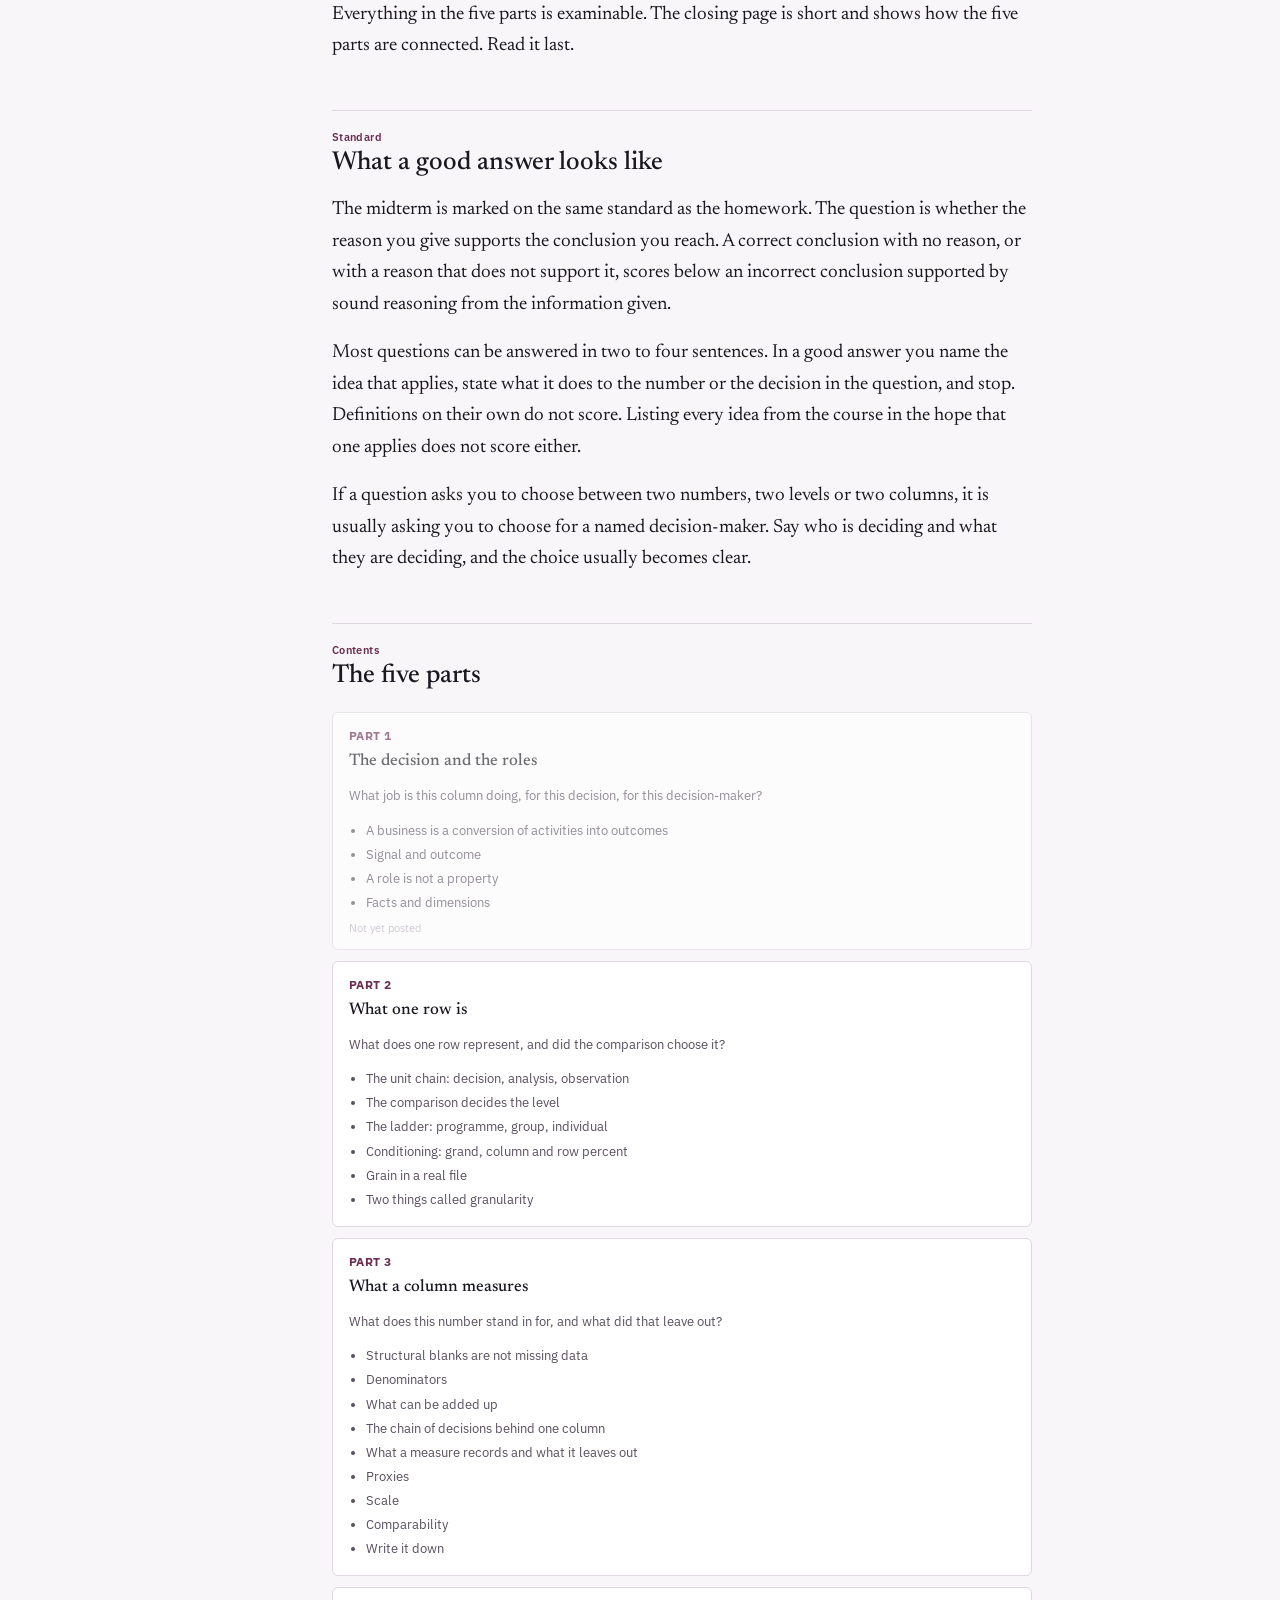
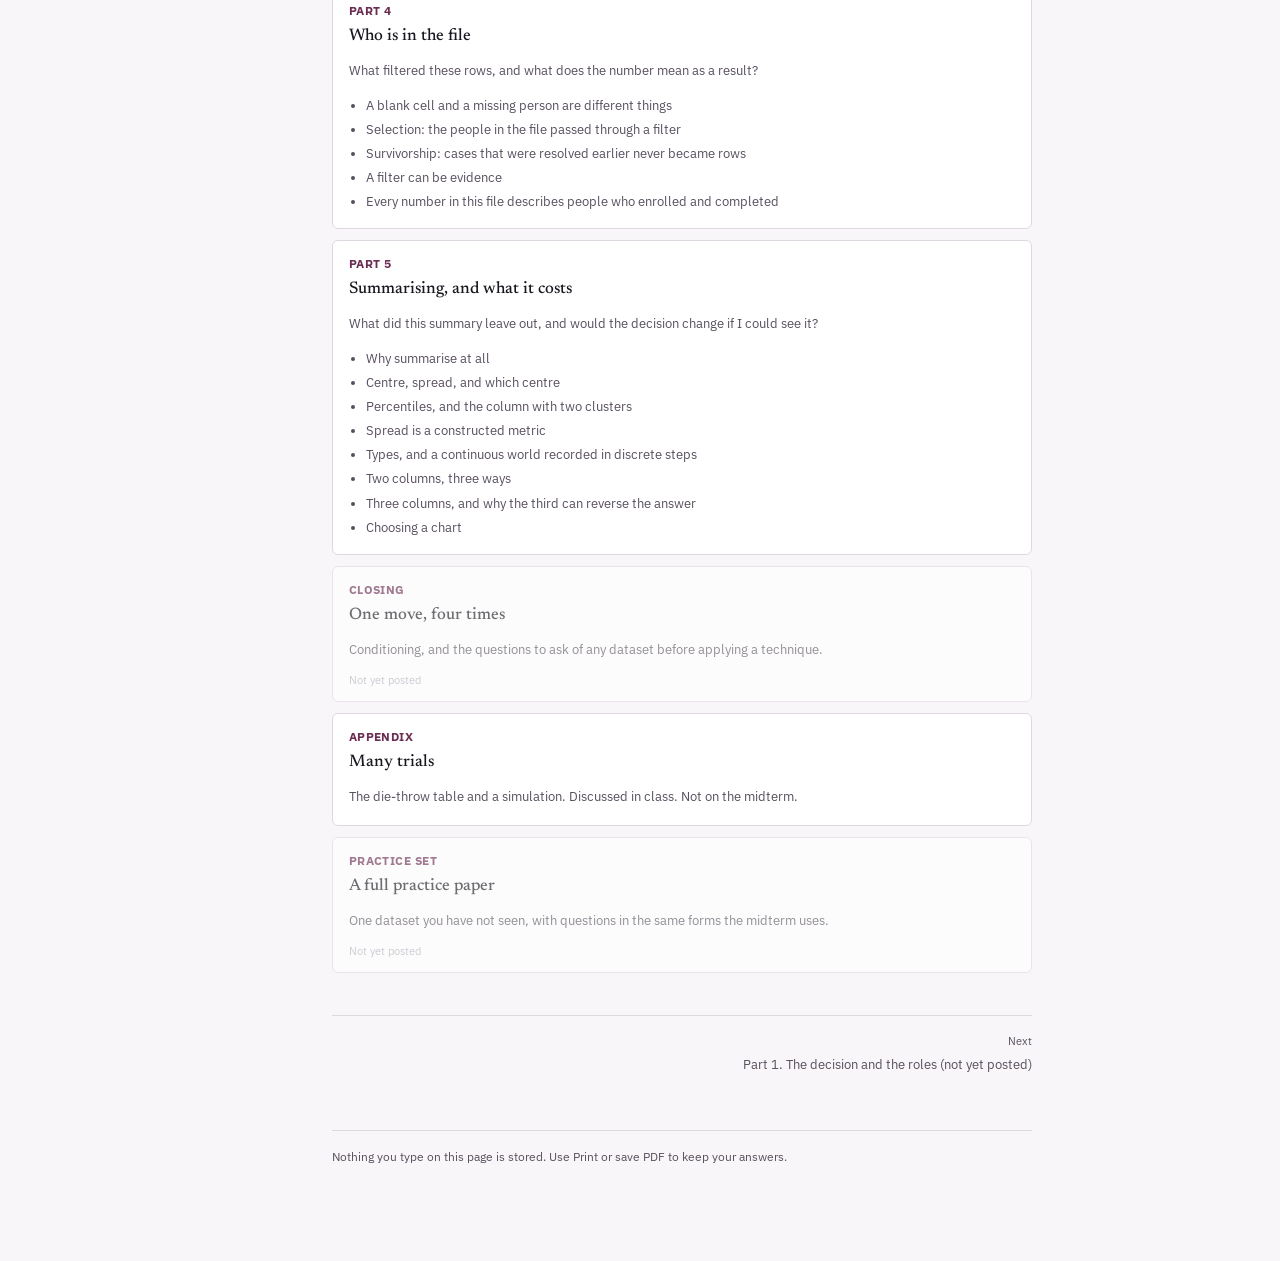
==== commit db61f064: "Add Part 5, and end the appendix where the class ended Part 5 covers why we summarise, centre and sp" ====
--- a/docs/index.html
+++ b/docs/index.html
@@ -188,7 +188,7 @@
 <li><a href="#contents">Contents</a></li>
 </ol></nav>
 <main>
-<div class="gnav"><a href="index.html" class="here">Start</a><span class="soon" title="Not yet posted">Part 1</span><a href="part2.html">Part 2</a><a href="part3.html">Part 3</a><a href="part4.html">Part 4</a><span class="soon" title="Not yet posted">Part 5</span><span class="soon" title="Not yet posted">Closing</span><a href="appendix.html">Appendix</a><span class="soon" title="Not yet posted">Practice set</span></div>
+<div class="gnav"><a href="index.html" class="here">Start</a><span class="soon" title="Not yet posted">Part 1</span><a href="part2.html">Part 2</a><a href="part3.html">Part 3</a><a href="part4.html">Part 4</a><a href="part5.html">Part 5</a><span class="soon" title="Not yet posted">Closing</span><a href="appendix.html">Appendix</a><span class="soon" title="Not yet posted">Practice set</span></div>
 
 <h1>Midterm Study Guide</h1>
 <p class="dek">Analytics for Management Decision Making</p>
@@ -222,7 +222,7 @@
 
 <section id="contents">
 <h2><span class="n">Contents</span>The five parts</h2>
-<div class="grid"><div class="part soon"><b>PART 1</b><strong>The decision and the roles</strong><span>What job is this column doing, for this decision, for this decision-maker?</span><ul><li>A business is a conversion of activities into outcomes</li><li>Signal and outcome</li><li>A role is not a property</li><li>Facts and dimensions</li></ul><span class="tag">Not yet posted</span></div><a class="part" href="part2.html"><b>PART 2</b><strong>What one row is</strong><span>What does one row represent, and did the comparison choose it?</span><ul><li>The unit chain: decision, analysis, observation</li><li>The comparison decides the level</li><li>The ladder: programme, group, individual</li><li>Conditioning: grand, column and row percent</li><li>Grain in a real file</li><li>Two things called granularity</li></ul></a><a class="part" href="part3.html"><b>PART 3</b><strong>What a column measures</strong><span>What does this number stand in for, and what did that leave out?</span><ul><li>Structural blanks are not missing data</li><li>Denominators</li><li>What can be added up</li><li>The chain of decisions behind one column</li><li>What a measure records and what it leaves out</li><li>Proxies</li><li>Scale</li><li>Comparability</li><li>Write it down</li></ul></a><a class="part" href="part4.html"><b>PART 4</b><strong>Who is in the file</strong><span>What filtered these rows, and what does the number mean as a result?</span><ul><li>A blank cell and a missing person are different things</li><li>Selection: the people in the file passed through a filter</li><li>Survivorship: cases that were resolved earlier never became rows</li><li>A filter can be evidence</li><li>Every number in this file describes people who enrolled and completed</li></ul></a><div class="part soon"><b>PART 5</b><strong>Summarising, and what it costs</strong><span>What did this summary leave out, and would the decision change if I could see it?</span><ul><li>Why summarise at all</li><li>Centre, spread, and which centre</li><li>Percentiles, and the column with two clusters</li><li>Spread is a constructed metric</li><li>Types, and a continuous world recorded in discrete steps</li><li>Two columns, three ways</li><li>Three columns, and why the third can reverse the answer</li><li>Choosing a chart</li></ul><span class="tag">Not yet posted</span></div><div class="part soon"><b>CLOSING</b><strong>One move, four times</strong><span>Conditioning, and the questions to ask of any dataset before applying a technique.</span><span class="tag">Not yet posted</span></div><a class="part" href="appendix.html"><b>APPENDIX</b><strong>Many trials</strong><span>The die-throw table and a simulation. Discussed in class. Not on the midterm.</span></a><div class="part soon"><b>PRACTICE SET</b><strong>A full practice paper</strong><span>One dataset you have not seen, with questions in the same forms the midterm uses.</span><span class="tag">Not yet posted</span></div></div>
+<div class="grid"><div class="part soon"><b>PART 1</b><strong>The decision and the roles</strong><span>What job is this column doing, for this decision, for this decision-maker?</span><ul><li>A business is a conversion of activities into outcomes</li><li>Signal and outcome</li><li>A role is not a property</li><li>Facts and dimensions</li></ul><span class="tag">Not yet posted</span></div><a class="part" href="part2.html"><b>PART 2</b><strong>What one row is</strong><span>What does one row represent, and did the comparison choose it?</span><ul><li>The unit chain: decision, analysis, observation</li><li>The comparison decides the level</li><li>The ladder: programme, group, individual</li><li>Conditioning: grand, column and row percent</li><li>Grain in a real file</li><li>Two things called granularity</li></ul></a><a class="part" href="part3.html"><b>PART 3</b><strong>What a column measures</strong><span>What does this number stand in for, and what did that leave out?</span><ul><li>Structural blanks are not missing data</li><li>Denominators</li><li>What can be added up</li><li>The chain of decisions behind one column</li><li>What a measure records and what it leaves out</li><li>Proxies</li><li>Scale</li><li>Comparability</li><li>Write it down</li></ul></a><a class="part" href="part4.html"><b>PART 4</b><strong>Who is in the file</strong><span>What filtered these rows, and what does the number mean as a result?</span><ul><li>A blank cell and a missing person are different things</li><li>Selection: the people in the file passed through a filter</li><li>Survivorship: cases that were resolved earlier never became rows</li><li>A filter can be evidence</li><li>Every number in this file describes people who enrolled and completed</li></ul></a><a class="part" href="part5.html"><b>PART 5</b><strong>Summarising, and what it costs</strong><span>What did this summary leave out, and would the decision change if I could see it?</span><ul><li>Why summarise at all</li><li>Centre, spread, and which centre</li><li>Percentiles, and the column with two clusters</li><li>Spread is a constructed metric</li><li>Types, and a continuous world recorded in discrete steps</li><li>Two columns, three ways</li><li>Three columns, and why the third can reverse the answer</li><li>Choosing a chart</li></ul></a><div class="part soon"><b>CLOSING</b><strong>One move, four times</strong><span>Conditioning, and the questions to ask of any dataset before applying a technique.</span><span class="tag">Not yet posted</span></div><a class="part" href="appendix.html"><b>APPENDIX</b><strong>Many trials</strong><span>The die-throw table and a simulation. Discussed in class. Not on the midterm.</span></a><div class="part soon"><b>PRACTICE SET</b><strong>A full practice paper</strong><span>One dataset you have not seen, with questions in the same forms the midterm uses.</span><span class="tag">Not yet posted</span></div></div>
 </section>
 
 <div class="pn"><div></div><div style="text-align:right"><em><span>Next</span>Part 1. The decision and the roles (not yet posted)</em></div></div>
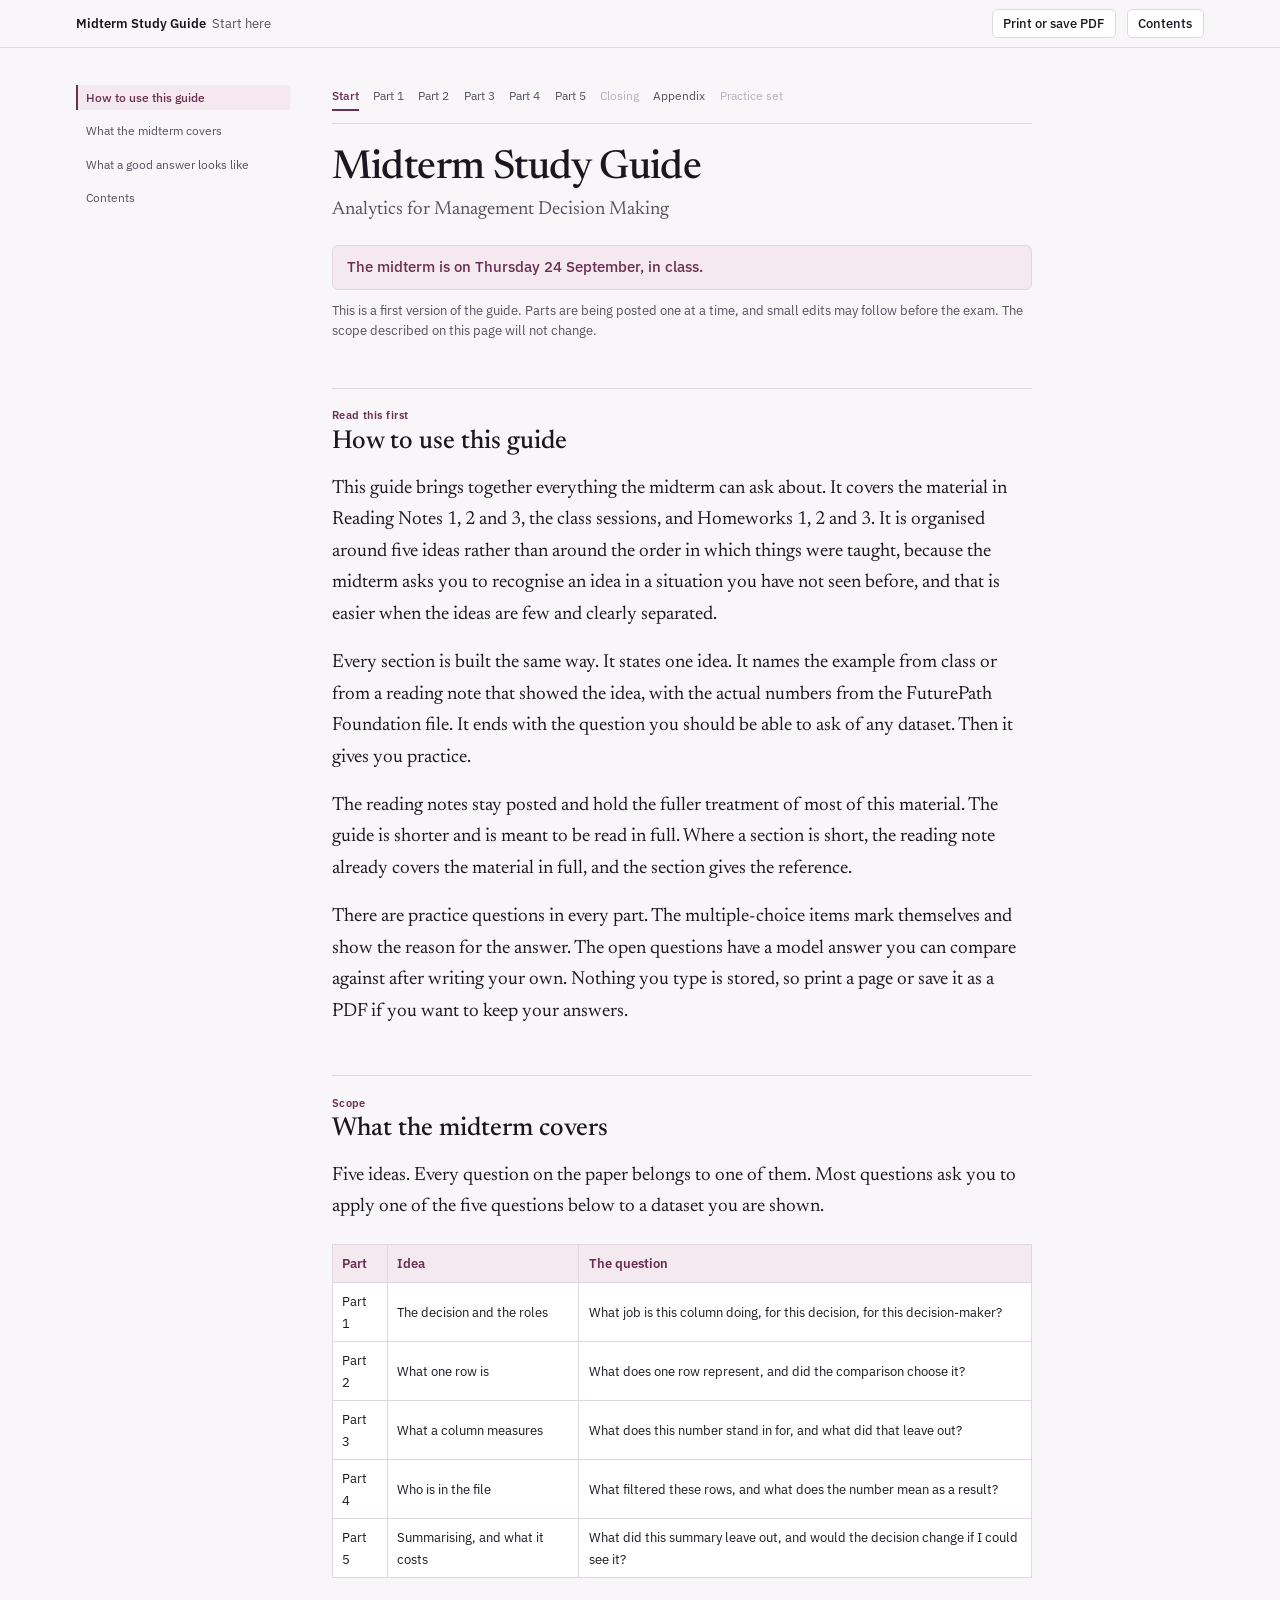
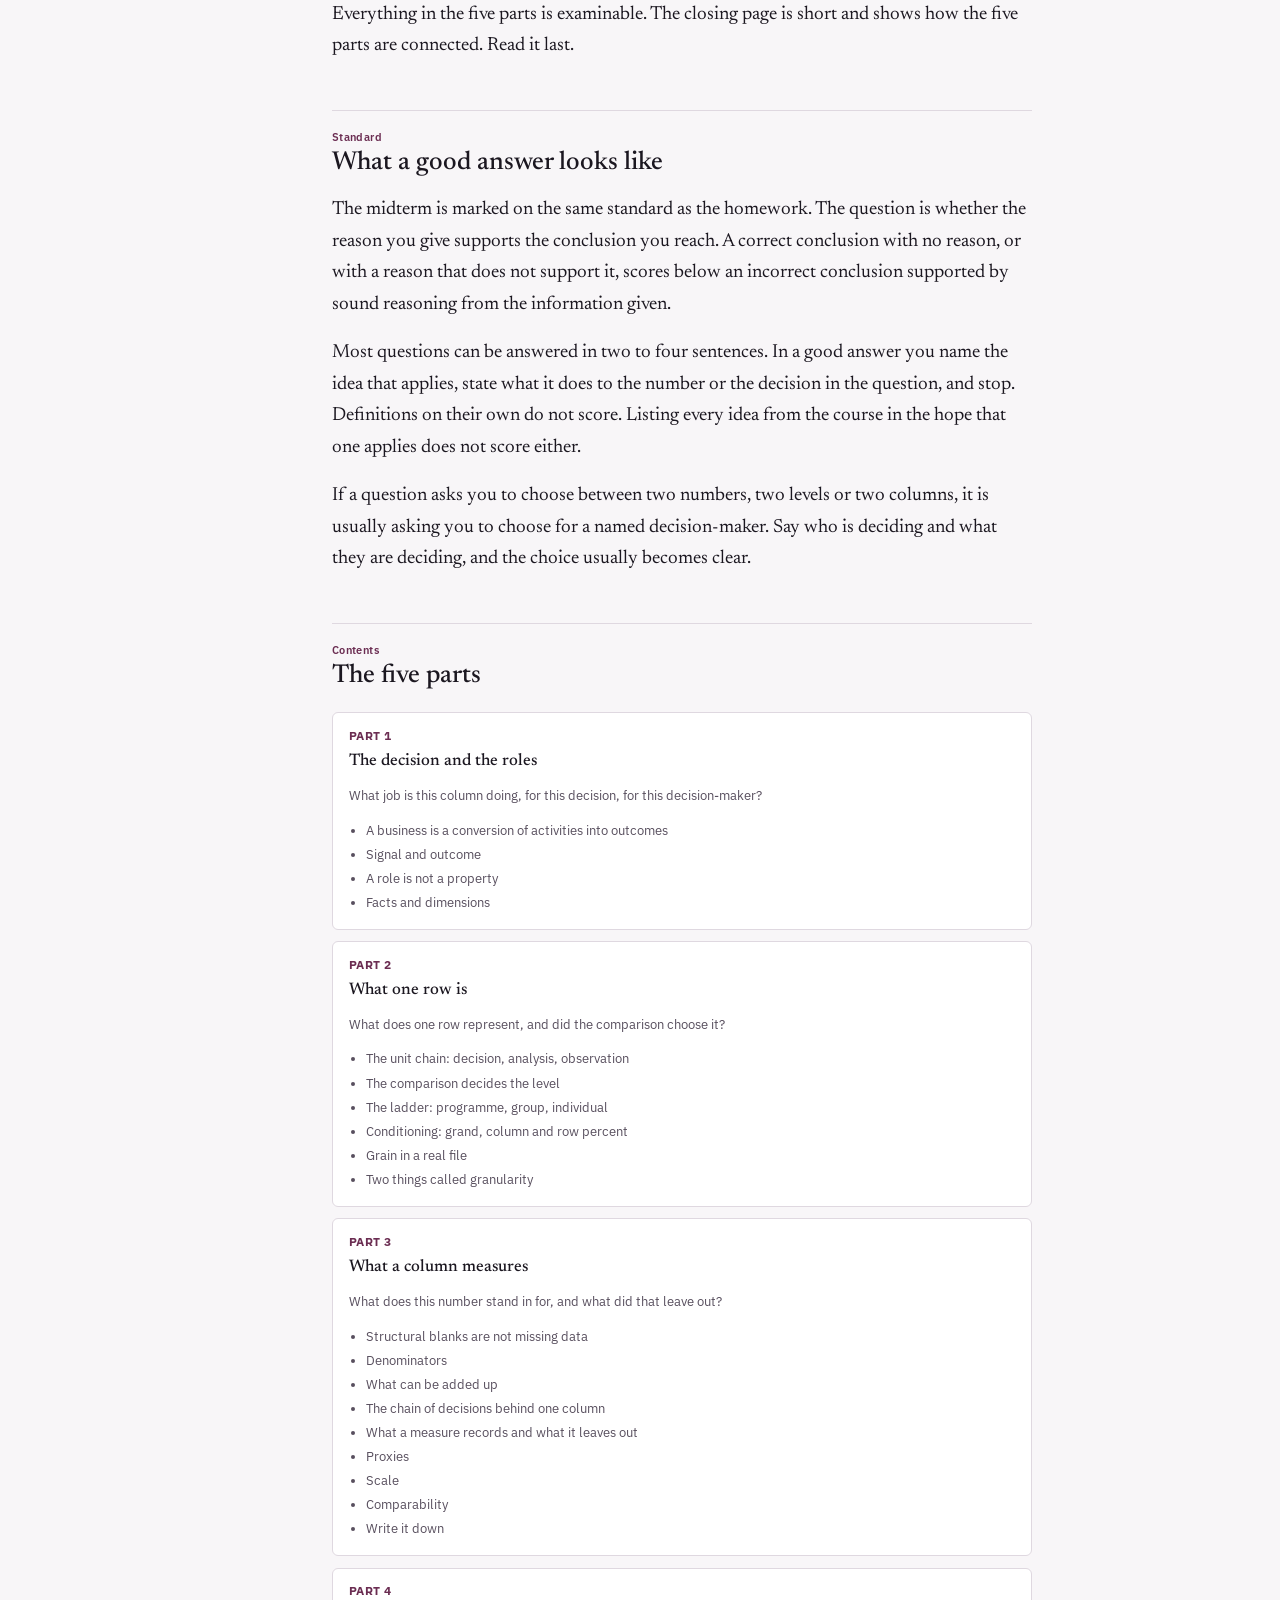
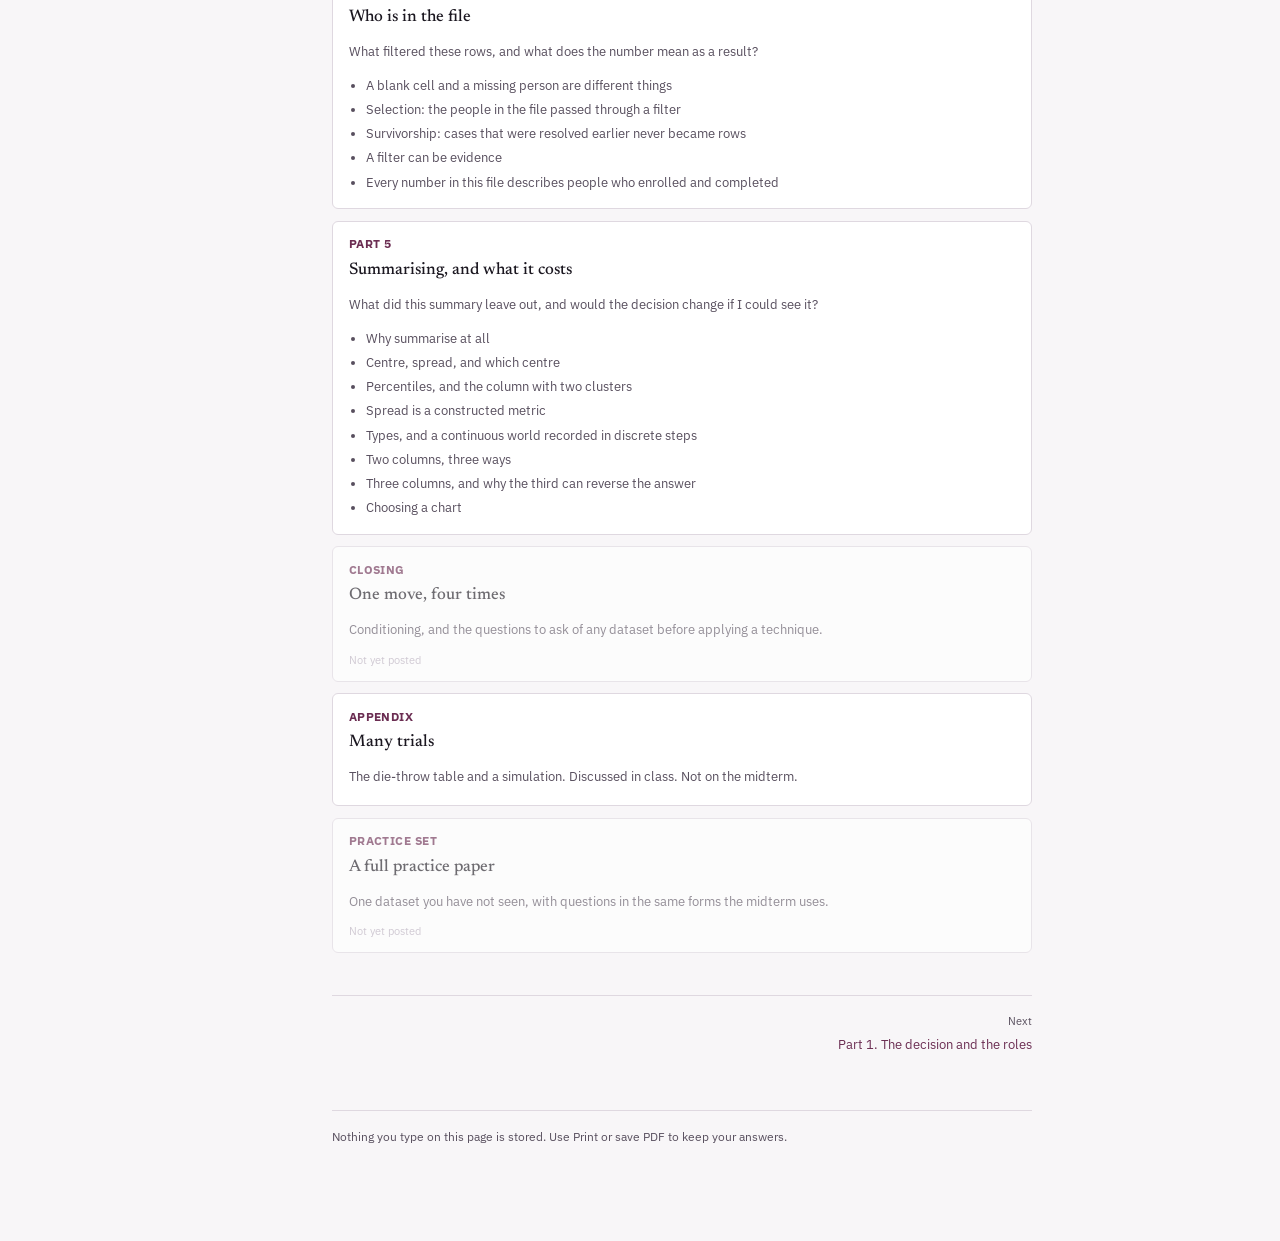
==== commit d3efc84c: "Add Part 1, the decision and the roles Four sections built on Homework 1 and the class session behin" ====
--- a/docs/index.html
+++ b/docs/index.html
@@ -188,7 +188,7 @@
 <li><a href="#contents">Contents</a></li>
 </ol></nav>
 <main>
-<div class="gnav"><a href="index.html" class="here">Start</a><span class="soon" title="Not yet posted">Part 1</span><a href="part2.html">Part 2</a><a href="part3.html">Part 3</a><a href="part4.html">Part 4</a><a href="part5.html">Part 5</a><span class="soon" title="Not yet posted">Closing</span><a href="appendix.html">Appendix</a><span class="soon" title="Not yet posted">Practice set</span></div>
+<div class="gnav"><a href="index.html" class="here">Start</a><a href="part1.html">Part 1</a><a href="part2.html">Part 2</a><a href="part3.html">Part 3</a><a href="part4.html">Part 4</a><a href="part5.html">Part 5</a><span class="soon" title="Not yet posted">Closing</span><a href="appendix.html">Appendix</a><span class="soon" title="Not yet posted">Practice set</span></div>
 
 <h1>Midterm Study Guide</h1>
 <p class="dek">Analytics for Management Decision Making</p>
@@ -222,10 +222,10 @@
 
 <section id="contents">
 <h2><span class="n">Contents</span>The five parts</h2>
-<div class="grid"><div class="part soon"><b>PART 1</b><strong>The decision and the roles</strong><span>What job is this column doing, for this decision, for this decision-maker?</span><ul><li>A business is a conversion of activities into outcomes</li><li>Signal and outcome</li><li>A role is not a property</li><li>Facts and dimensions</li></ul><span class="tag">Not yet posted</span></div><a class="part" href="part2.html"><b>PART 2</b><strong>What one row is</strong><span>What does one row represent, and did the comparison choose it?</span><ul><li>The unit chain: decision, analysis, observation</li><li>The comparison decides the level</li><li>The ladder: programme, group, individual</li><li>Conditioning: grand, column and row percent</li><li>Grain in a real file</li><li>Two things called granularity</li></ul></a><a class="part" href="part3.html"><b>PART 3</b><strong>What a column measures</strong><span>What does this number stand in for, and what did that leave out?</span><ul><li>Structural blanks are not missing data</li><li>Denominators</li><li>What can be added up</li><li>The chain of decisions behind one column</li><li>What a measure records and what it leaves out</li><li>Proxies</li><li>Scale</li><li>Comparability</li><li>Write it down</li></ul></a><a class="part" href="part4.html"><b>PART 4</b><strong>Who is in the file</strong><span>What filtered these rows, and what does the number mean as a result?</span><ul><li>A blank cell and a missing person are different things</li><li>Selection: the people in the file passed through a filter</li><li>Survivorship: cases that were resolved earlier never became rows</li><li>A filter can be evidence</li><li>Every number in this file describes people who enrolled and completed</li></ul></a><a class="part" href="part5.html"><b>PART 5</b><strong>Summarising, and what it costs</strong><span>What did this summary leave out, and would the decision change if I could see it?</span><ul><li>Why summarise at all</li><li>Centre, spread, and which centre</li><li>Percentiles, and the column with two clusters</li><li>Spread is a constructed metric</li><li>Types, and a continuous world recorded in discrete steps</li><li>Two columns, three ways</li><li>Three columns, and why the third can reverse the answer</li><li>Choosing a chart</li></ul></a><div class="part soon"><b>CLOSING</b><strong>One move, four times</strong><span>Conditioning, and the questions to ask of any dataset before applying a technique.</span><span class="tag">Not yet posted</span></div><a class="part" href="appendix.html"><b>APPENDIX</b><strong>Many trials</strong><span>The die-throw table and a simulation. Discussed in class. Not on the midterm.</span></a><div class="part soon"><b>PRACTICE SET</b><strong>A full practice paper</strong><span>One dataset you have not seen, with questions in the same forms the midterm uses.</span><span class="tag">Not yet posted</span></div></div>
-</section>
-
-<div class="pn"><div></div><div style="text-align:right"><em><span>Next</span>Part 1. The decision and the roles (not yet posted)</em></div></div>
+<div class="grid"><a class="part" href="part1.html"><b>PART 1</b><strong>The decision and the roles</strong><span>What job is this column doing, for this decision, for this decision-maker?</span><ul><li>A business is a conversion of activities into outcomes</li><li>Signal and outcome</li><li>A role is not a property</li><li>Facts and dimensions</li></ul></a><a class="part" href="part2.html"><b>PART 2</b><strong>What one row is</strong><span>What does one row represent, and did the comparison choose it?</span><ul><li>The unit chain: decision, analysis, observation</li><li>The comparison decides the level</li><li>The ladder: programme, group, individual</li><li>Conditioning: grand, column and row percent</li><li>Grain in a real file</li><li>Two things called granularity</li></ul></a><a class="part" href="part3.html"><b>PART 3</b><strong>What a column measures</strong><span>What does this number stand in for, and what did that leave out?</span><ul><li>Structural blanks are not missing data</li><li>Denominators</li><li>What can be added up</li><li>The chain of decisions behind one column</li><li>What a measure records and what it leaves out</li><li>Proxies</li><li>Scale</li><li>Comparability</li><li>Write it down</li></ul></a><a class="part" href="part4.html"><b>PART 4</b><strong>Who is in the file</strong><span>What filtered these rows, and what does the number mean as a result?</span><ul><li>A blank cell and a missing person are different things</li><li>Selection: the people in the file passed through a filter</li><li>Survivorship: cases that were resolved earlier never became rows</li><li>A filter can be evidence</li><li>Every number in this file describes people who enrolled and completed</li></ul></a><a class="part" href="part5.html"><b>PART 5</b><strong>Summarising, and what it costs</strong><span>What did this summary leave out, and would the decision change if I could see it?</span><ul><li>Why summarise at all</li><li>Centre, spread, and which centre</li><li>Percentiles, and the column with two clusters</li><li>Spread is a constructed metric</li><li>Types, and a continuous world recorded in discrete steps</li><li>Two columns, three ways</li><li>Three columns, and why the third can reverse the answer</li><li>Choosing a chart</li></ul></a><div class="part soon"><b>CLOSING</b><strong>One move, four times</strong><span>Conditioning, and the questions to ask of any dataset before applying a technique.</span><span class="tag">Not yet posted</span></div><a class="part" href="appendix.html"><b>APPENDIX</b><strong>Many trials</strong><span>The die-throw table and a simulation. Discussed in class. Not on the midterm.</span></a><div class="part soon"><b>PRACTICE SET</b><strong>A full practice paper</strong><span>One dataset you have not seen, with questions in the same forms the midterm uses.</span><span class="tag">Not yet posted</span></div></div>
+</section>
+
+<div class="pn"><div></div><div style="text-align:right"><a href="part1.html"><span>Next</span>Part 1. The decision and the roles</a></div></div>
 <div class="end">Nothing you type on this page is stored. Use Print or save PDF to keep your answers.</div>
 </main>
 </div>
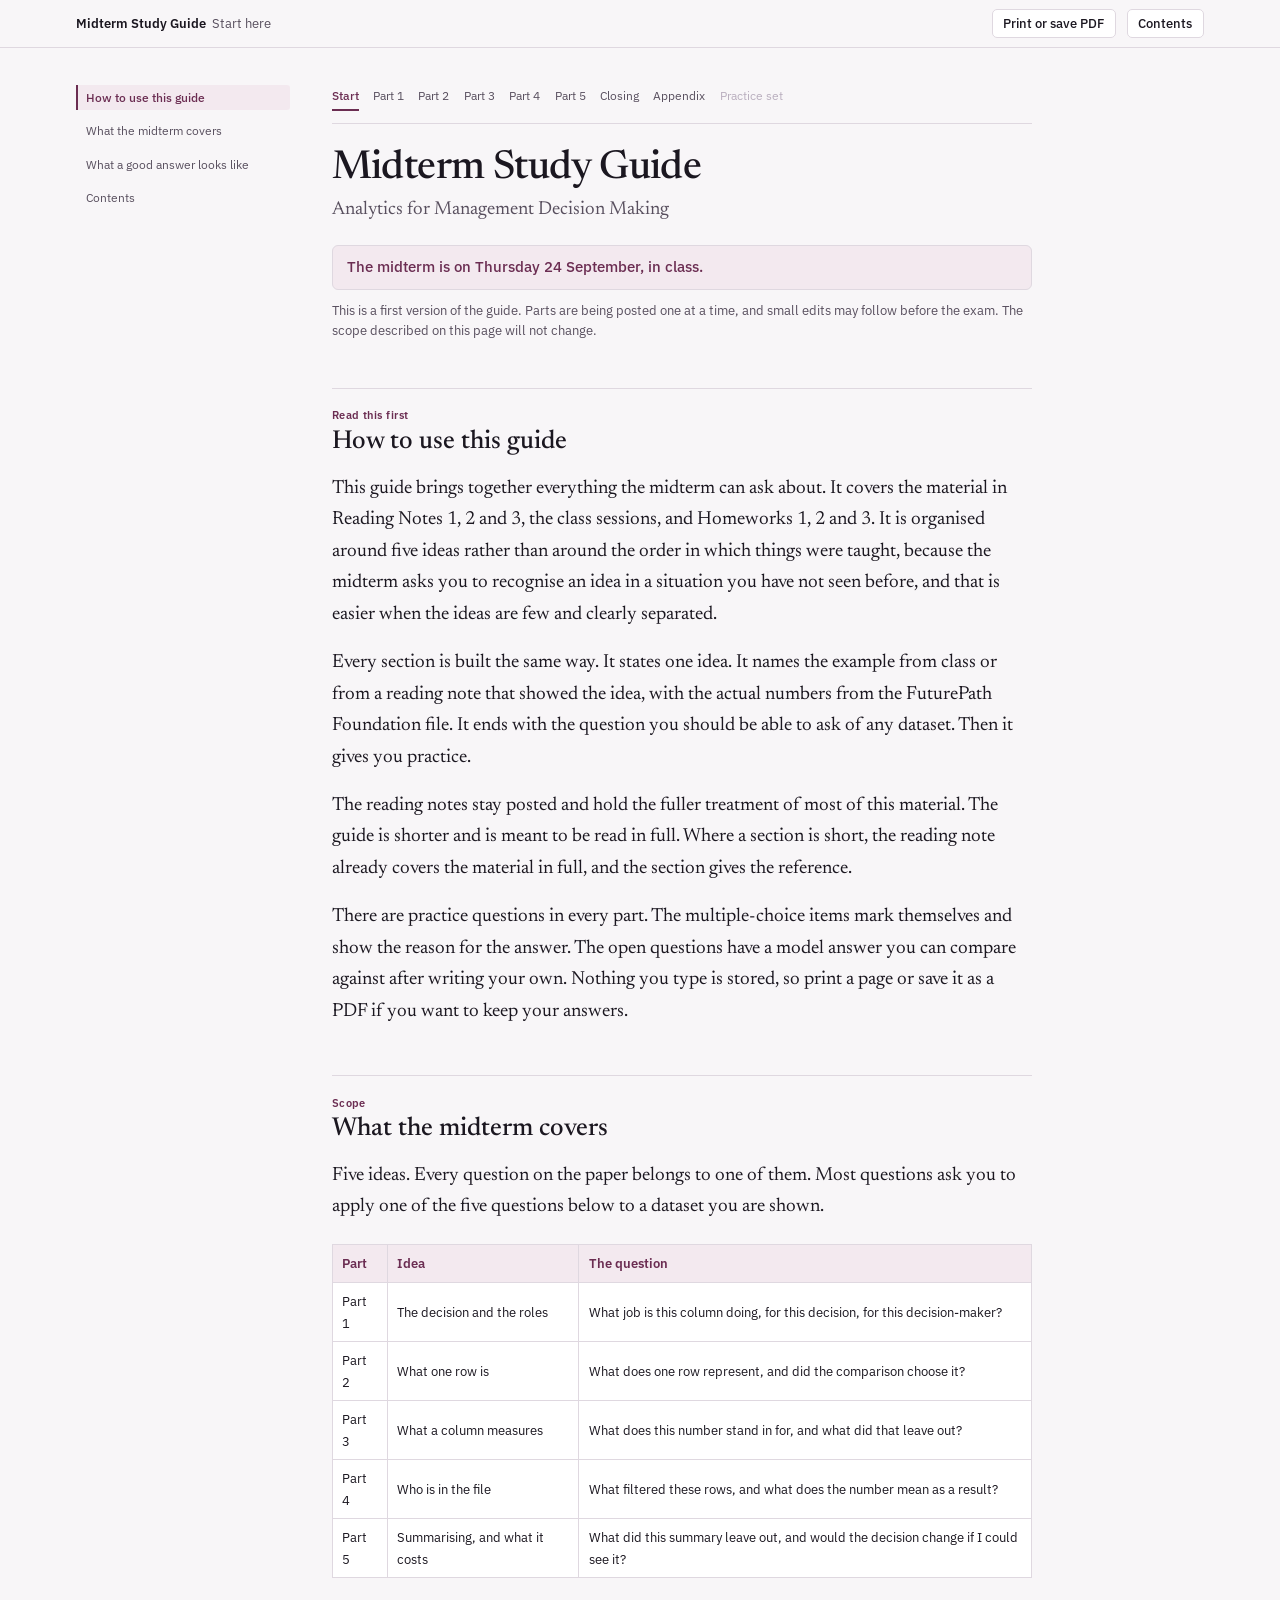
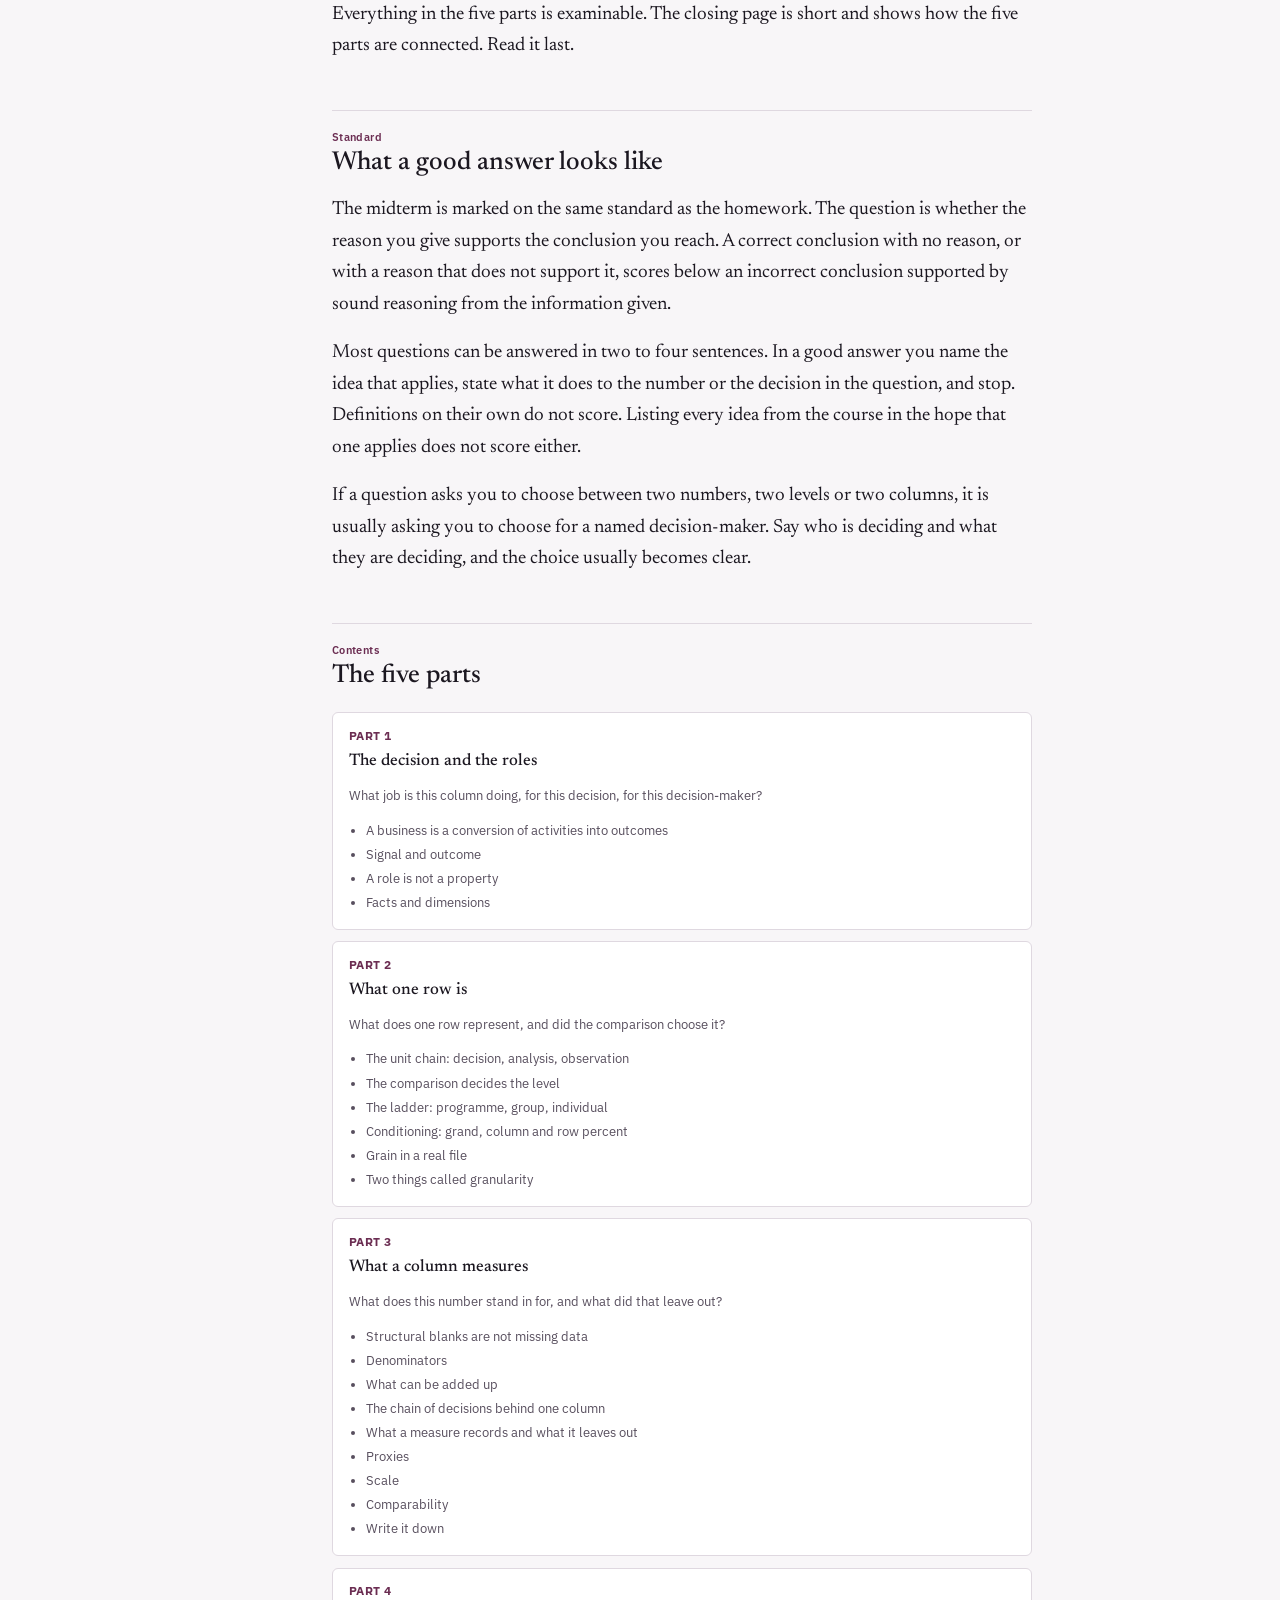
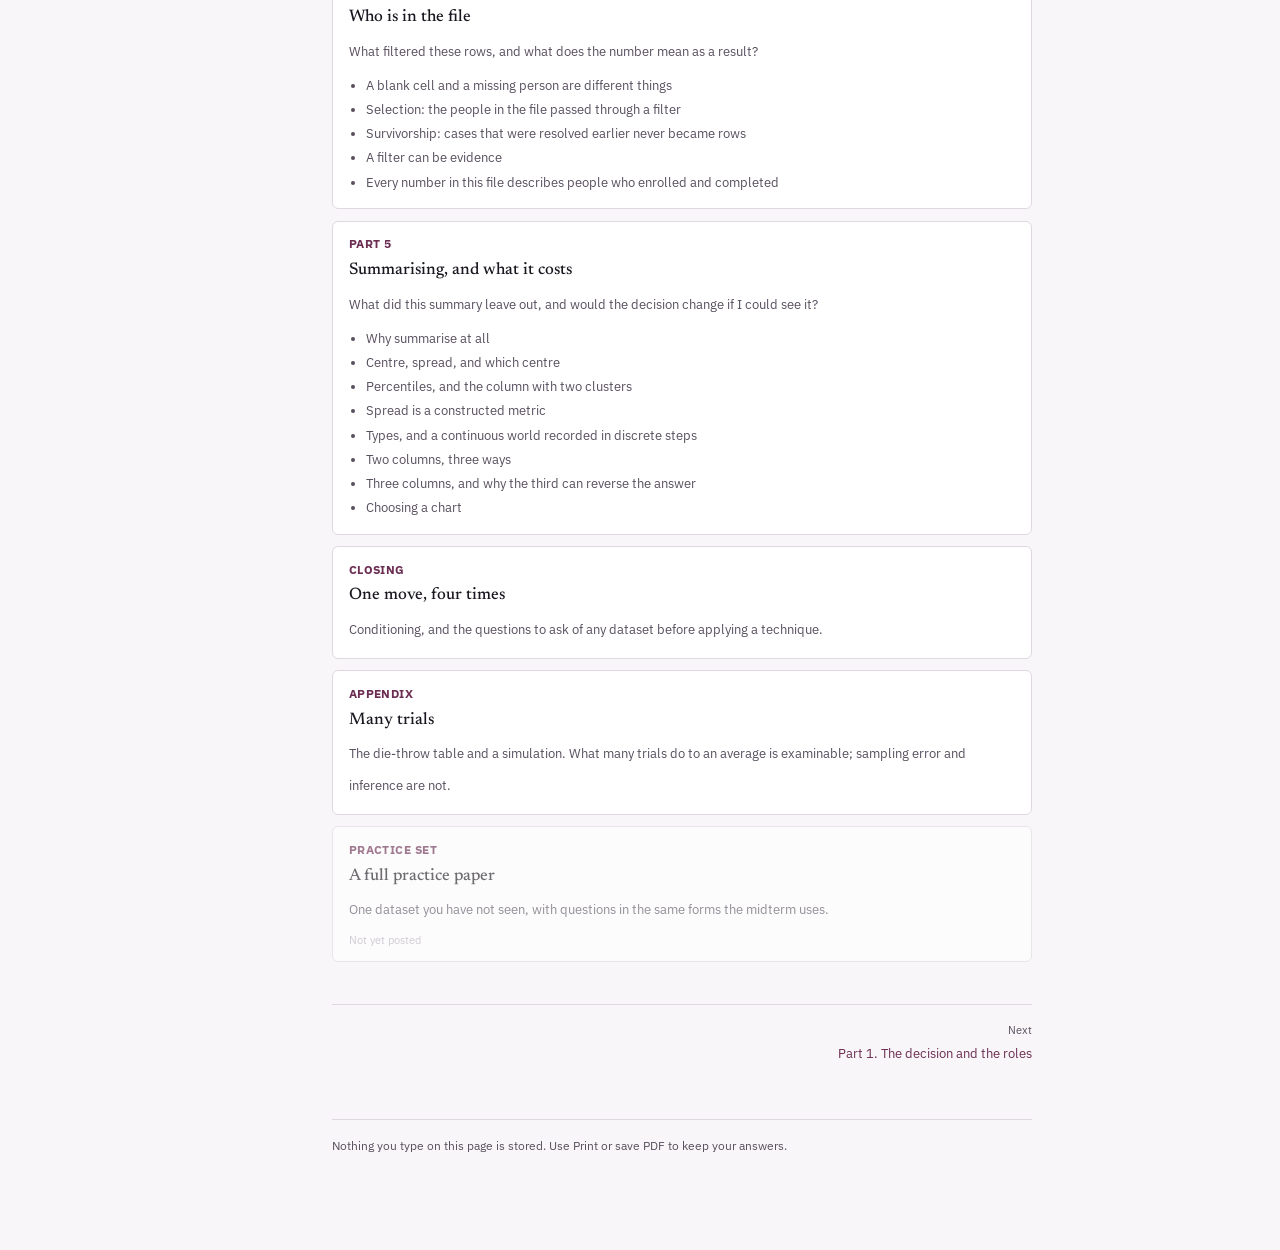
==== commit 7d486229: "Add the closing, and put many trials back in scope The closing names conditioning as one move and wh" ====
--- a/docs/index.html
+++ b/docs/index.html
@@ -188,7 +188,7 @@
 <li><a href="#contents">Contents</a></li>
 </ol></nav>
 <main>
-<div class="gnav"><a href="index.html" class="here">Start</a><a href="part1.html">Part 1</a><a href="part2.html">Part 2</a><a href="part3.html">Part 3</a><a href="part4.html">Part 4</a><a href="part5.html">Part 5</a><span class="soon" title="Not yet posted">Closing</span><a href="appendix.html">Appendix</a><span class="soon" title="Not yet posted">Practice set</span></div>
+<div class="gnav"><a href="index.html" class="here">Start</a><a href="part1.html">Part 1</a><a href="part2.html">Part 2</a><a href="part3.html">Part 3</a><a href="part4.html">Part 4</a><a href="part5.html">Part 5</a><a href="closing.html">Closing</a><a href="appendix.html">Appendix</a><span class="soon" title="Not yet posted">Practice set</span></div>
 
 <h1>Midterm Study Guide</h1>
 <p class="dek">Analytics for Management Decision Making</p>
@@ -222,7 +222,7 @@
 
 <section id="contents">
 <h2><span class="n">Contents</span>The five parts</h2>
-<div class="grid"><a class="part" href="part1.html"><b>PART 1</b><strong>The decision and the roles</strong><span>What job is this column doing, for this decision, for this decision-maker?</span><ul><li>A business is a conversion of activities into outcomes</li><li>Signal and outcome</li><li>A role is not a property</li><li>Facts and dimensions</li></ul></a><a class="part" href="part2.html"><b>PART 2</b><strong>What one row is</strong><span>What does one row represent, and did the comparison choose it?</span><ul><li>The unit chain: decision, analysis, observation</li><li>The comparison decides the level</li><li>The ladder: programme, group, individual</li><li>Conditioning: grand, column and row percent</li><li>Grain in a real file</li><li>Two things called granularity</li></ul></a><a class="part" href="part3.html"><b>PART 3</b><strong>What a column measures</strong><span>What does this number stand in for, and what did that leave out?</span><ul><li>Structural blanks are not missing data</li><li>Denominators</li><li>What can be added up</li><li>The chain of decisions behind one column</li><li>What a measure records and what it leaves out</li><li>Proxies</li><li>Scale</li><li>Comparability</li><li>Write it down</li></ul></a><a class="part" href="part4.html"><b>PART 4</b><strong>Who is in the file</strong><span>What filtered these rows, and what does the number mean as a result?</span><ul><li>A blank cell and a missing person are different things</li><li>Selection: the people in the file passed through a filter</li><li>Survivorship: cases that were resolved earlier never became rows</li><li>A filter can be evidence</li><li>Every number in this file describes people who enrolled and completed</li></ul></a><a class="part" href="part5.html"><b>PART 5</b><strong>Summarising, and what it costs</strong><span>What did this summary leave out, and would the decision change if I could see it?</span><ul><li>Why summarise at all</li><li>Centre, spread, and which centre</li><li>Percentiles, and the column with two clusters</li><li>Spread is a constructed metric</li><li>Types, and a continuous world recorded in discrete steps</li><li>Two columns, three ways</li><li>Three columns, and why the third can reverse the answer</li><li>Choosing a chart</li></ul></a><div class="part soon"><b>CLOSING</b><strong>One move, four times</strong><span>Conditioning, and the questions to ask of any dataset before applying a technique.</span><span class="tag">Not yet posted</span></div><a class="part" href="appendix.html"><b>APPENDIX</b><strong>Many trials</strong><span>The die-throw table and a simulation. Discussed in class. Not on the midterm.</span></a><div class="part soon"><b>PRACTICE SET</b><strong>A full practice paper</strong><span>One dataset you have not seen, with questions in the same forms the midterm uses.</span><span class="tag">Not yet posted</span></div></div>
+<div class="grid"><a class="part" href="part1.html"><b>PART 1</b><strong>The decision and the roles</strong><span>What job is this column doing, for this decision, for this decision-maker?</span><ul><li>A business is a conversion of activities into outcomes</li><li>Signal and outcome</li><li>A role is not a property</li><li>Facts and dimensions</li></ul></a><a class="part" href="part2.html"><b>PART 2</b><strong>What one row is</strong><span>What does one row represent, and did the comparison choose it?</span><ul><li>The unit chain: decision, analysis, observation</li><li>The comparison decides the level</li><li>The ladder: programme, group, individual</li><li>Conditioning: grand, column and row percent</li><li>Grain in a real file</li><li>Two things called granularity</li></ul></a><a class="part" href="part3.html"><b>PART 3</b><strong>What a column measures</strong><span>What does this number stand in for, and what did that leave out?</span><ul><li>Structural blanks are not missing data</li><li>Denominators</li><li>What can be added up</li><li>The chain of decisions behind one column</li><li>What a measure records and what it leaves out</li><li>Proxies</li><li>Scale</li><li>Comparability</li><li>Write it down</li></ul></a><a class="part" href="part4.html"><b>PART 4</b><strong>Who is in the file</strong><span>What filtered these rows, and what does the number mean as a result?</span><ul><li>A blank cell and a missing person are different things</li><li>Selection: the people in the file passed through a filter</li><li>Survivorship: cases that were resolved earlier never became rows</li><li>A filter can be evidence</li><li>Every number in this file describes people who enrolled and completed</li></ul></a><a class="part" href="part5.html"><b>PART 5</b><strong>Summarising, and what it costs</strong><span>What did this summary leave out, and would the decision change if I could see it?</span><ul><li>Why summarise at all</li><li>Centre, spread, and which centre</li><li>Percentiles, and the column with two clusters</li><li>Spread is a constructed metric</li><li>Types, and a continuous world recorded in discrete steps</li><li>Two columns, three ways</li><li>Three columns, and why the third can reverse the answer</li><li>Choosing a chart</li></ul></a><a class="part" href="closing.html"><b>CLOSING</b><strong>One move, four times</strong><span>Conditioning, and the questions to ask of any dataset before applying a technique.</span></a><a class="part" href="appendix.html"><b>APPENDIX</b><strong>Many trials</strong><span>The die-throw table and a simulation. What many trials do to an average is examinable; sampling error and inference are not.</span></a><div class="part soon"><b>PRACTICE SET</b><strong>A full practice paper</strong><span>One dataset you have not seen, with questions in the same forms the midterm uses.</span><span class="tag">Not yet posted</span></div></div>
 </section>
 
 <div class="pn"><div></div><div style="text-align:right"><a href="part1.html"><span>Next</span>Part 1. The decision and the roles</a></div></div>
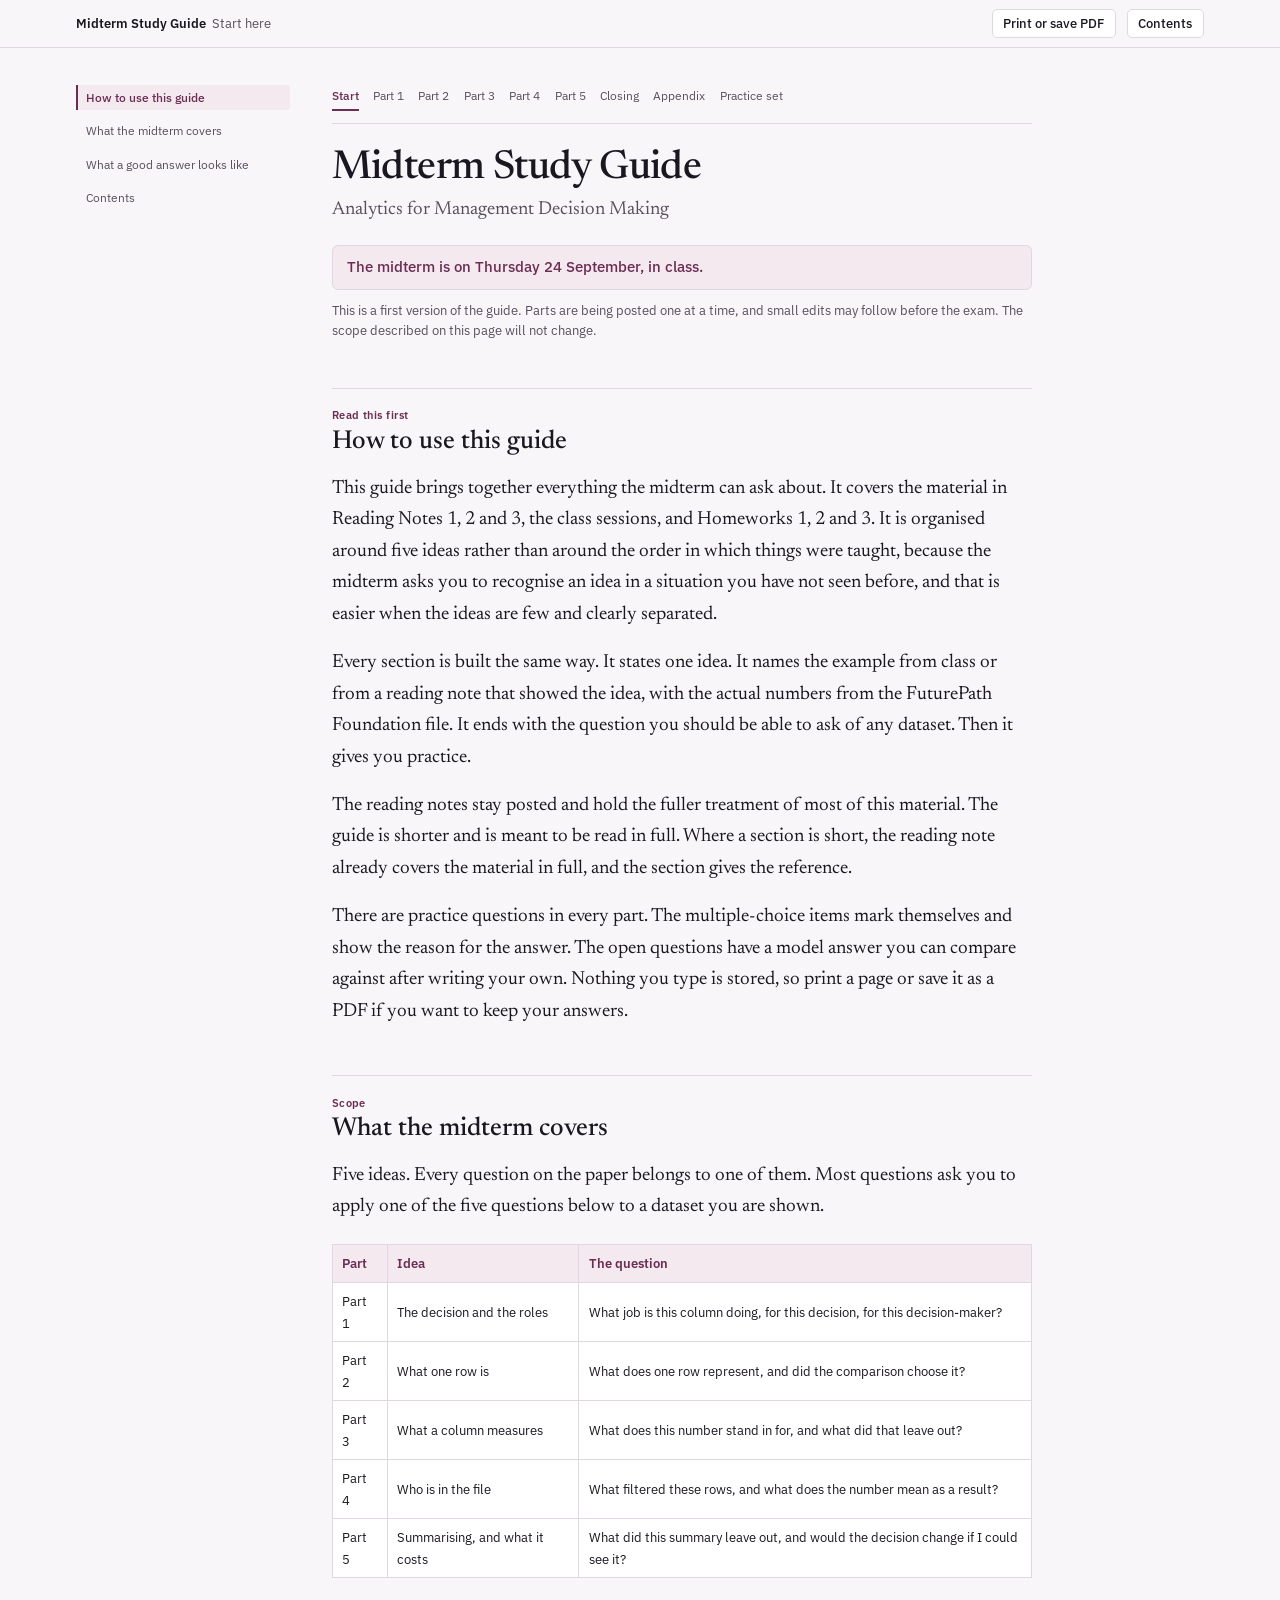
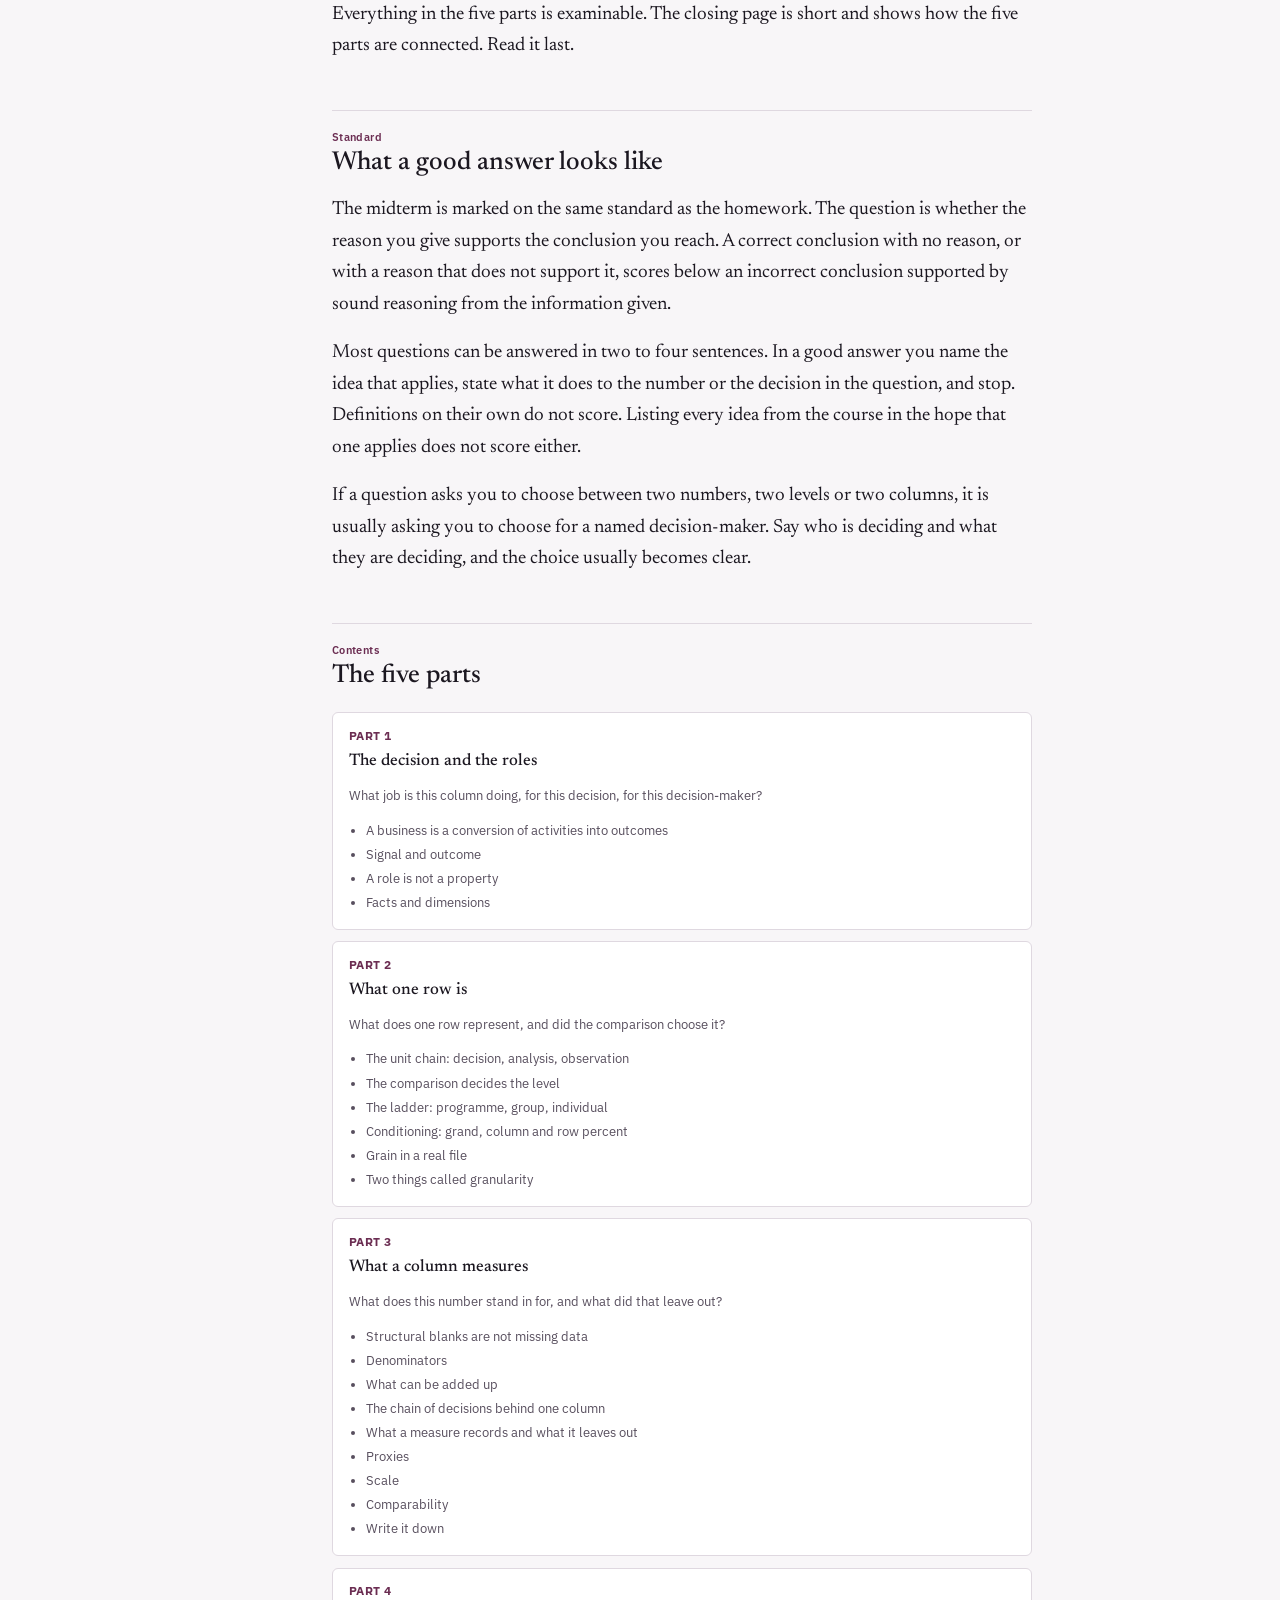
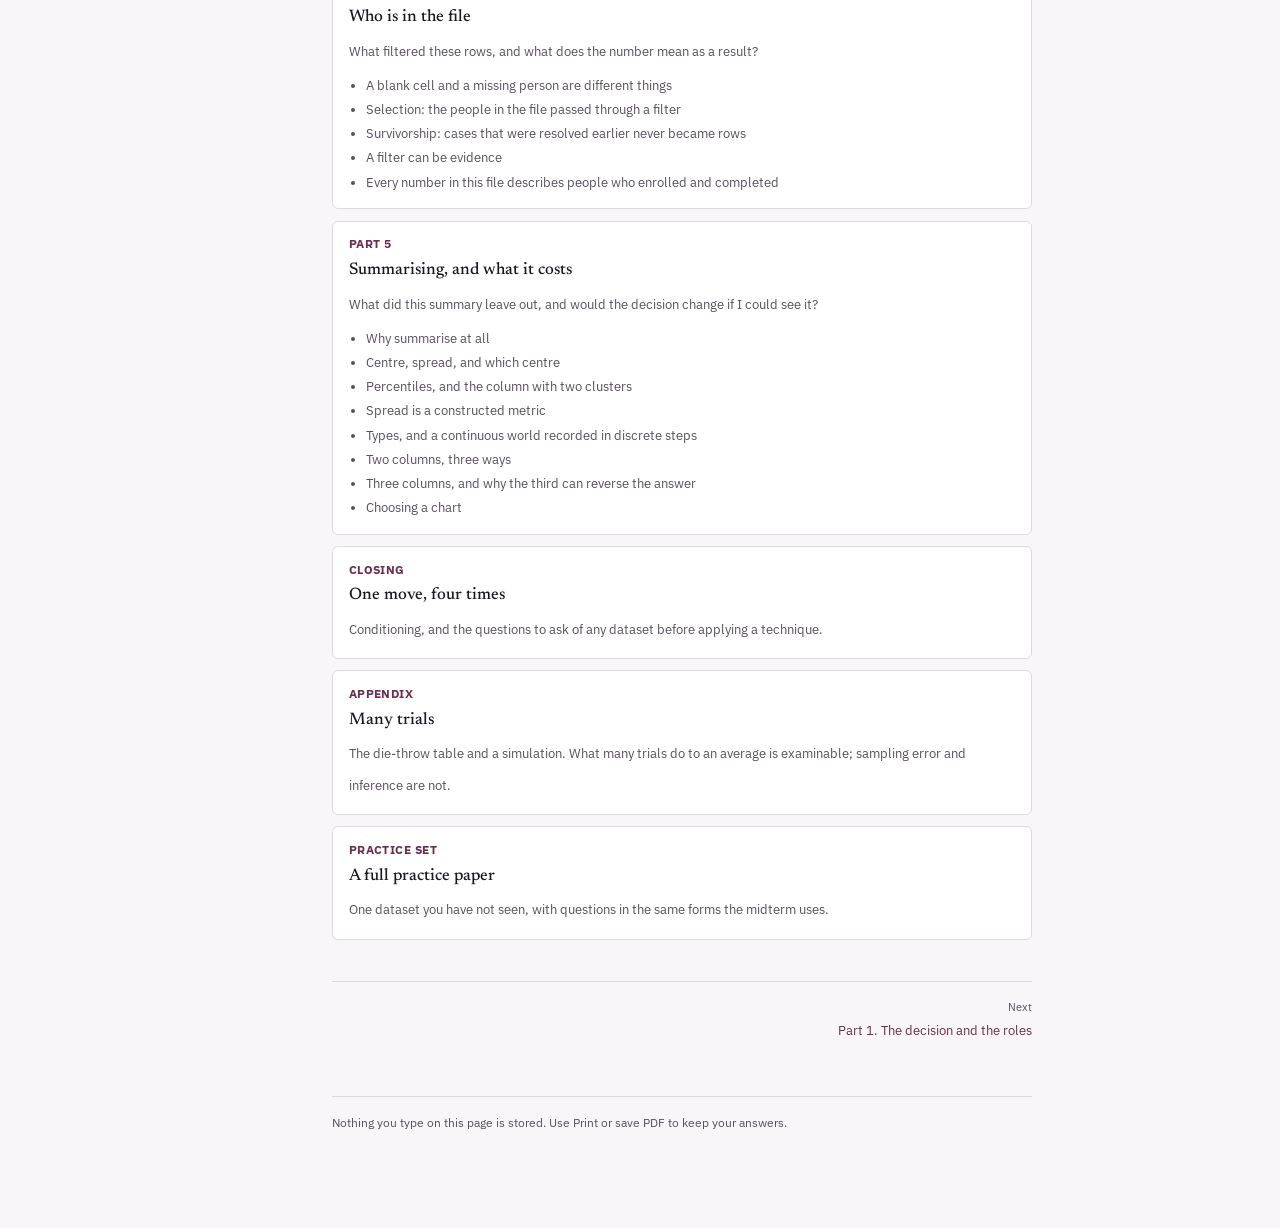
==== commit 400a4a96: "Add the practice set, and the guide is complete One dataset students have not seen, a city bike-shar" ====
--- a/docs/index.html
+++ b/docs/index.html
@@ -188,7 +188,7 @@
 <li><a href="#contents">Contents</a></li>
 </ol></nav>
 <main>
-<div class="gnav"><a href="index.html" class="here">Start</a><a href="part1.html">Part 1</a><a href="part2.html">Part 2</a><a href="part3.html">Part 3</a><a href="part4.html">Part 4</a><a href="part5.html">Part 5</a><a href="closing.html">Closing</a><a href="appendix.html">Appendix</a><span class="soon" title="Not yet posted">Practice set</span></div>
+<div class="gnav"><a href="index.html" class="here">Start</a><a href="part1.html">Part 1</a><a href="part2.html">Part 2</a><a href="part3.html">Part 3</a><a href="part4.html">Part 4</a><a href="part5.html">Part 5</a><a href="closing.html">Closing</a><a href="appendix.html">Appendix</a><a href="practice.html">Practice set</a></div>
 
 <h1>Midterm Study Guide</h1>
 <p class="dek">Analytics for Management Decision Making</p>
@@ -222,7 +222,7 @@
 
 <section id="contents">
 <h2><span class="n">Contents</span>The five parts</h2>
-<div class="grid"><a class="part" href="part1.html"><b>PART 1</b><strong>The decision and the roles</strong><span>What job is this column doing, for this decision, for this decision-maker?</span><ul><li>A business is a conversion of activities into outcomes</li><li>Signal and outcome</li><li>A role is not a property</li><li>Facts and dimensions</li></ul></a><a class="part" href="part2.html"><b>PART 2</b><strong>What one row is</strong><span>What does one row represent, and did the comparison choose it?</span><ul><li>The unit chain: decision, analysis, observation</li><li>The comparison decides the level</li><li>The ladder: programme, group, individual</li><li>Conditioning: grand, column and row percent</li><li>Grain in a real file</li><li>Two things called granularity</li></ul></a><a class="part" href="part3.html"><b>PART 3</b><strong>What a column measures</strong><span>What does this number stand in for, and what did that leave out?</span><ul><li>Structural blanks are not missing data</li><li>Denominators</li><li>What can be added up</li><li>The chain of decisions behind one column</li><li>What a measure records and what it leaves out</li><li>Proxies</li><li>Scale</li><li>Comparability</li><li>Write it down</li></ul></a><a class="part" href="part4.html"><b>PART 4</b><strong>Who is in the file</strong><span>What filtered these rows, and what does the number mean as a result?</span><ul><li>A blank cell and a missing person are different things</li><li>Selection: the people in the file passed through a filter</li><li>Survivorship: cases that were resolved earlier never became rows</li><li>A filter can be evidence</li><li>Every number in this file describes people who enrolled and completed</li></ul></a><a class="part" href="part5.html"><b>PART 5</b><strong>Summarising, and what it costs</strong><span>What did this summary leave out, and would the decision change if I could see it?</span><ul><li>Why summarise at all</li><li>Centre, spread, and which centre</li><li>Percentiles, and the column with two clusters</li><li>Spread is a constructed metric</li><li>Types, and a continuous world recorded in discrete steps</li><li>Two columns, three ways</li><li>Three columns, and why the third can reverse the answer</li><li>Choosing a chart</li></ul></a><a class="part" href="closing.html"><b>CLOSING</b><strong>One move, four times</strong><span>Conditioning, and the questions to ask of any dataset before applying a technique.</span></a><a class="part" href="appendix.html"><b>APPENDIX</b><strong>Many trials</strong><span>The die-throw table and a simulation. What many trials do to an average is examinable; sampling error and inference are not.</span></a><div class="part soon"><b>PRACTICE SET</b><strong>A full practice paper</strong><span>One dataset you have not seen, with questions in the same forms the midterm uses.</span><span class="tag">Not yet posted</span></div></div>
+<div class="grid"><a class="part" href="part1.html"><b>PART 1</b><strong>The decision and the roles</strong><span>What job is this column doing, for this decision, for this decision-maker?</span><ul><li>A business is a conversion of activities into outcomes</li><li>Signal and outcome</li><li>A role is not a property</li><li>Facts and dimensions</li></ul></a><a class="part" href="part2.html"><b>PART 2</b><strong>What one row is</strong><span>What does one row represent, and did the comparison choose it?</span><ul><li>The unit chain: decision, analysis, observation</li><li>The comparison decides the level</li><li>The ladder: programme, group, individual</li><li>Conditioning: grand, column and row percent</li><li>Grain in a real file</li><li>Two things called granularity</li></ul></a><a class="part" href="part3.html"><b>PART 3</b><strong>What a column measures</strong><span>What does this number stand in for, and what did that leave out?</span><ul><li>Structural blanks are not missing data</li><li>Denominators</li><li>What can be added up</li><li>The chain of decisions behind one column</li><li>What a measure records and what it leaves out</li><li>Proxies</li><li>Scale</li><li>Comparability</li><li>Write it down</li></ul></a><a class="part" href="part4.html"><b>PART 4</b><strong>Who is in the file</strong><span>What filtered these rows, and what does the number mean as a result?</span><ul><li>A blank cell and a missing person are different things</li><li>Selection: the people in the file passed through a filter</li><li>Survivorship: cases that were resolved earlier never became rows</li><li>A filter can be evidence</li><li>Every number in this file describes people who enrolled and completed</li></ul></a><a class="part" href="part5.html"><b>PART 5</b><strong>Summarising, and what it costs</strong><span>What did this summary leave out, and would the decision change if I could see it?</span><ul><li>Why summarise at all</li><li>Centre, spread, and which centre</li><li>Percentiles, and the column with two clusters</li><li>Spread is a constructed metric</li><li>Types, and a continuous world recorded in discrete steps</li><li>Two columns, three ways</li><li>Three columns, and why the third can reverse the answer</li><li>Choosing a chart</li></ul></a><a class="part" href="closing.html"><b>CLOSING</b><strong>One move, four times</strong><span>Conditioning, and the questions to ask of any dataset before applying a technique.</span></a><a class="part" href="appendix.html"><b>APPENDIX</b><strong>Many trials</strong><span>The die-throw table and a simulation. What many trials do to an average is examinable; sampling error and inference are not.</span></a><a class="part" href="practice.html"><b>PRACTICE SET</b><strong>A full practice paper</strong><span>One dataset you have not seen, with questions in the same forms the midterm uses.</span></a></div>
 </section>
 
 <div class="pn"><div></div><div style="text-align:right"><a href="part1.html"><span>Next</span>Part 1. The decision and the roles</a></div></div>
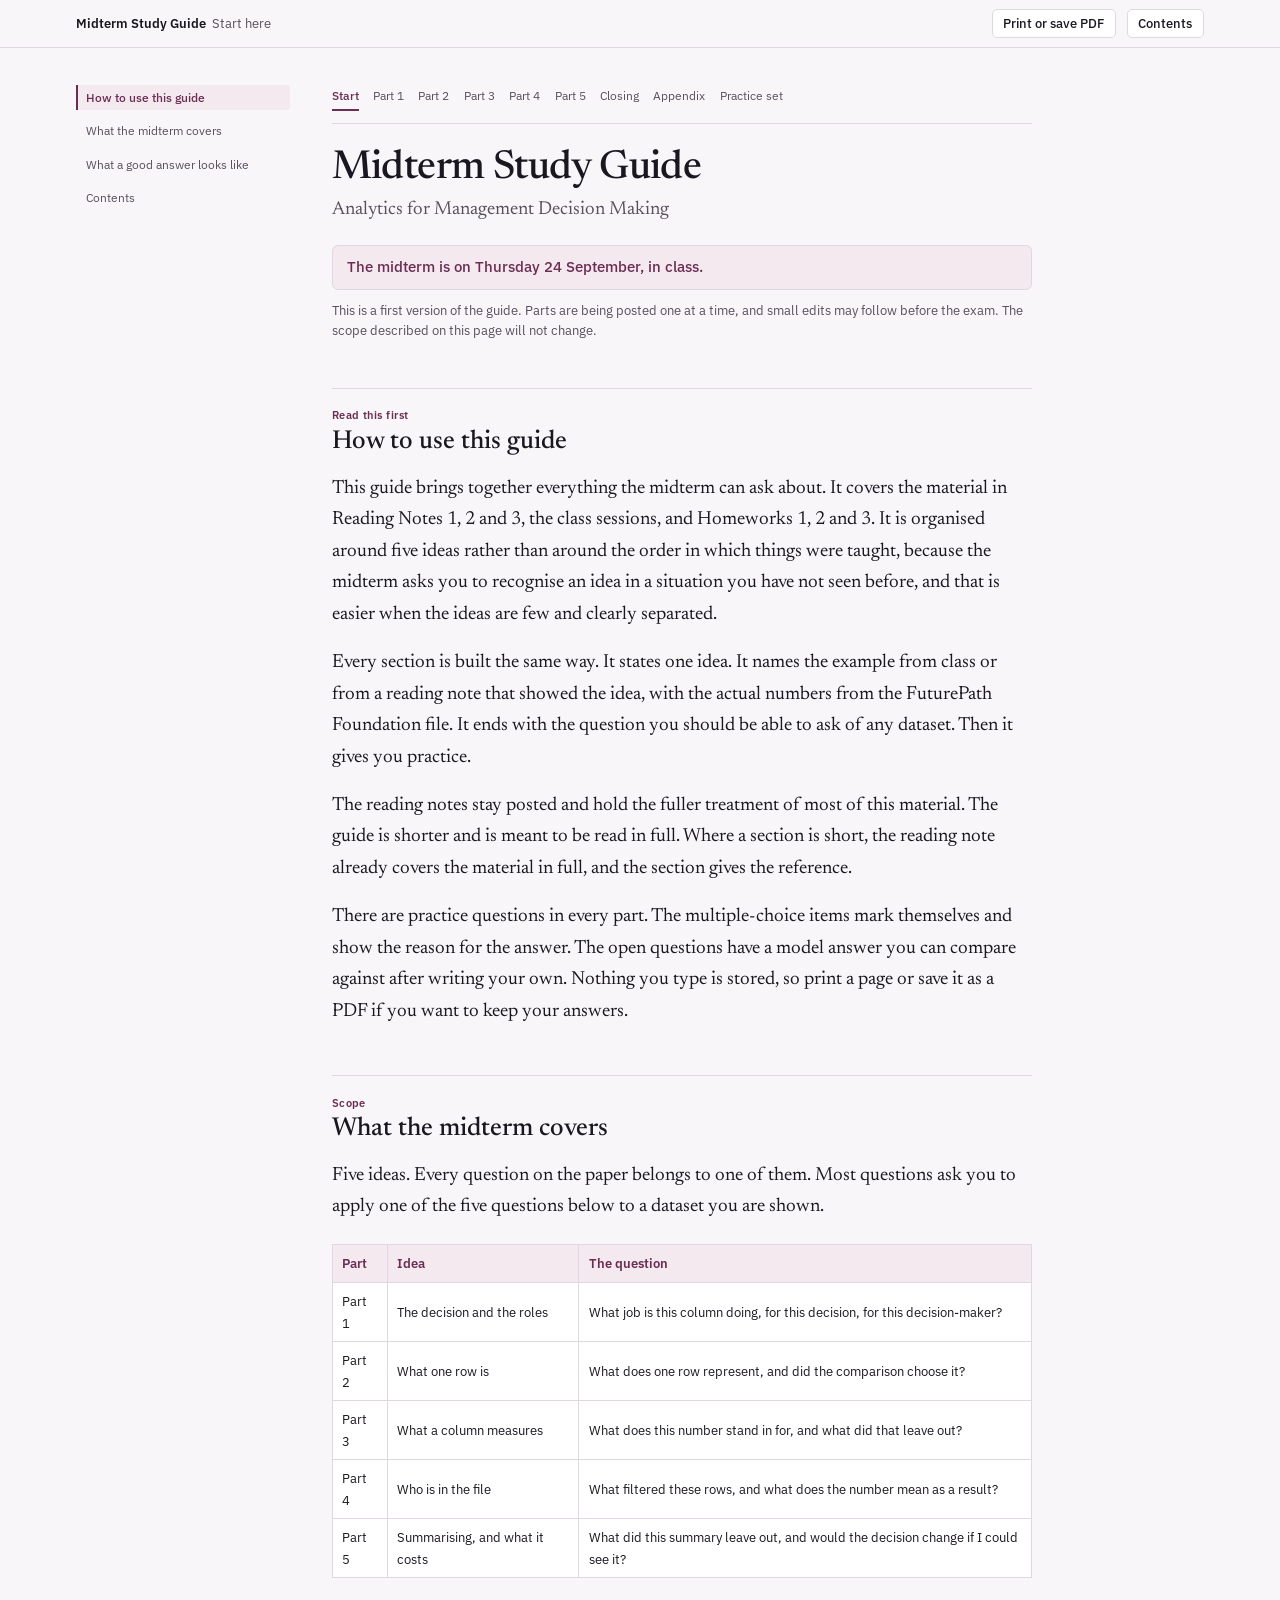
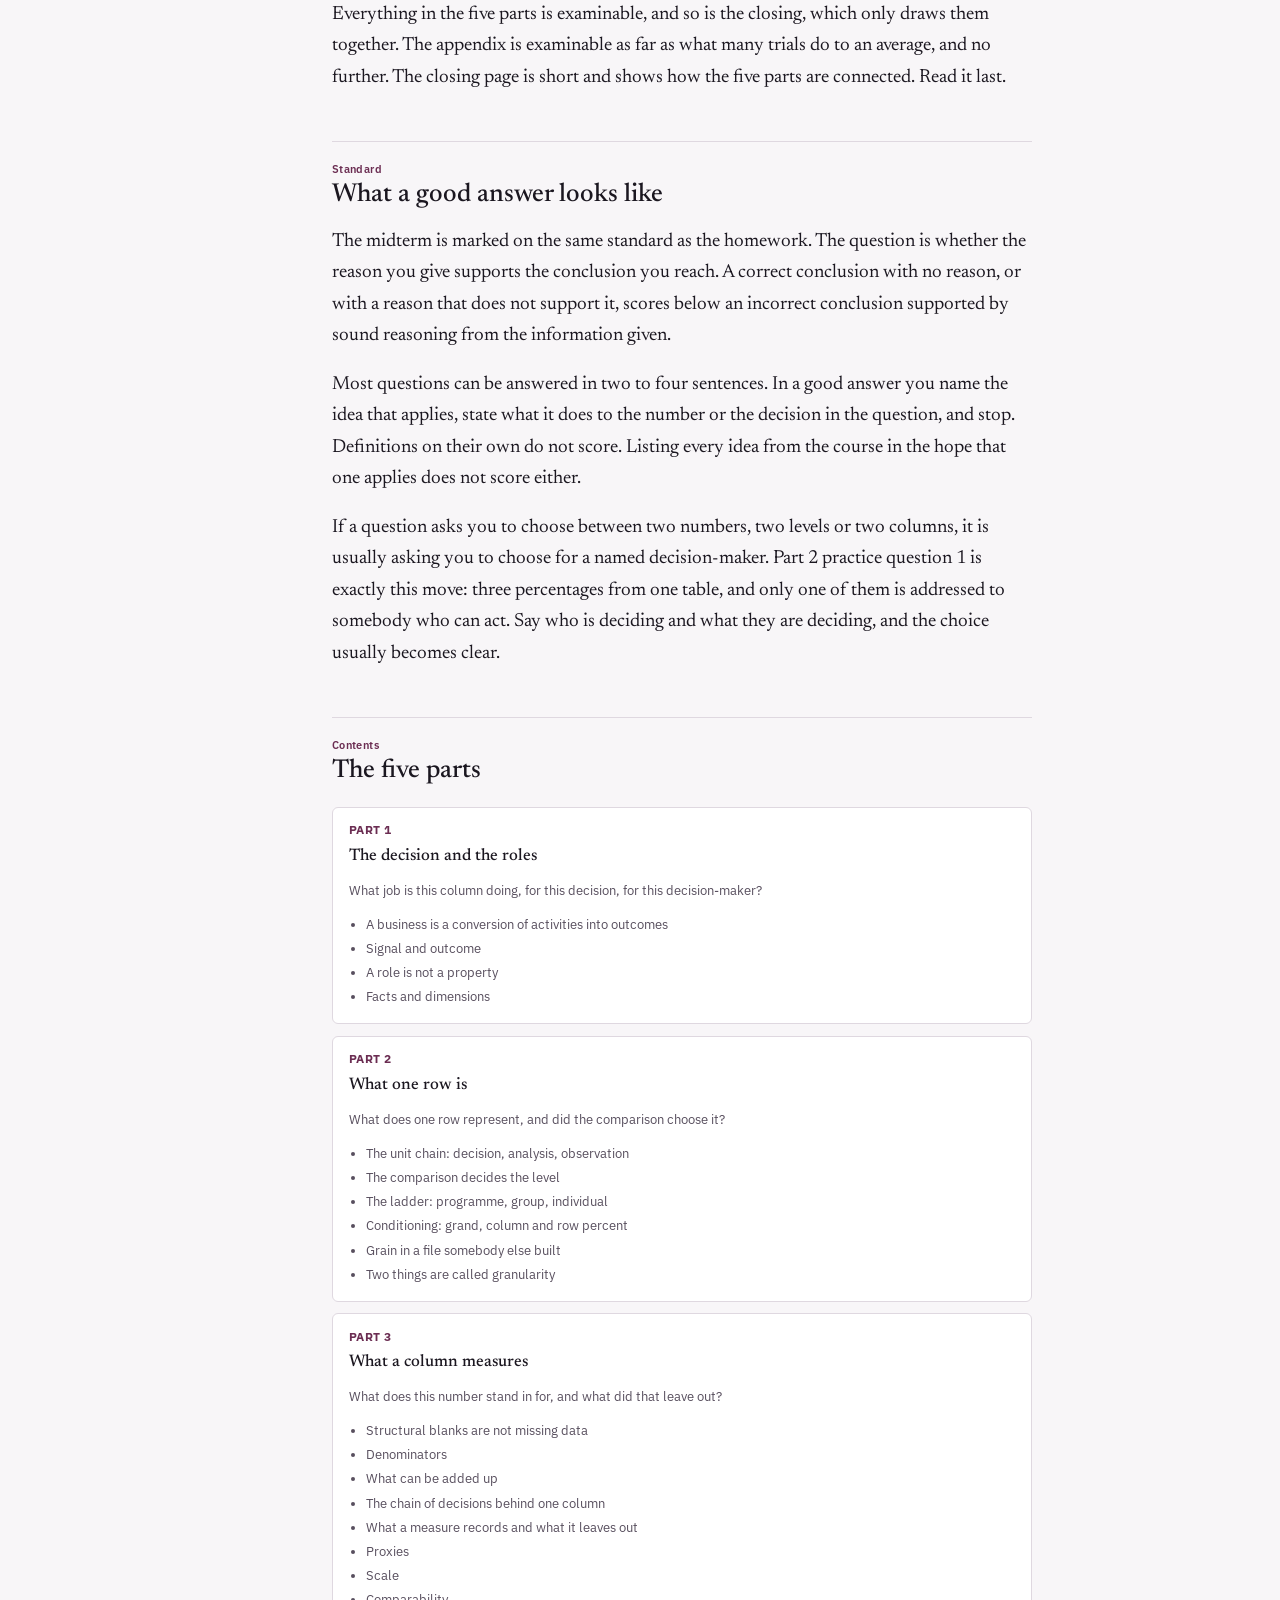
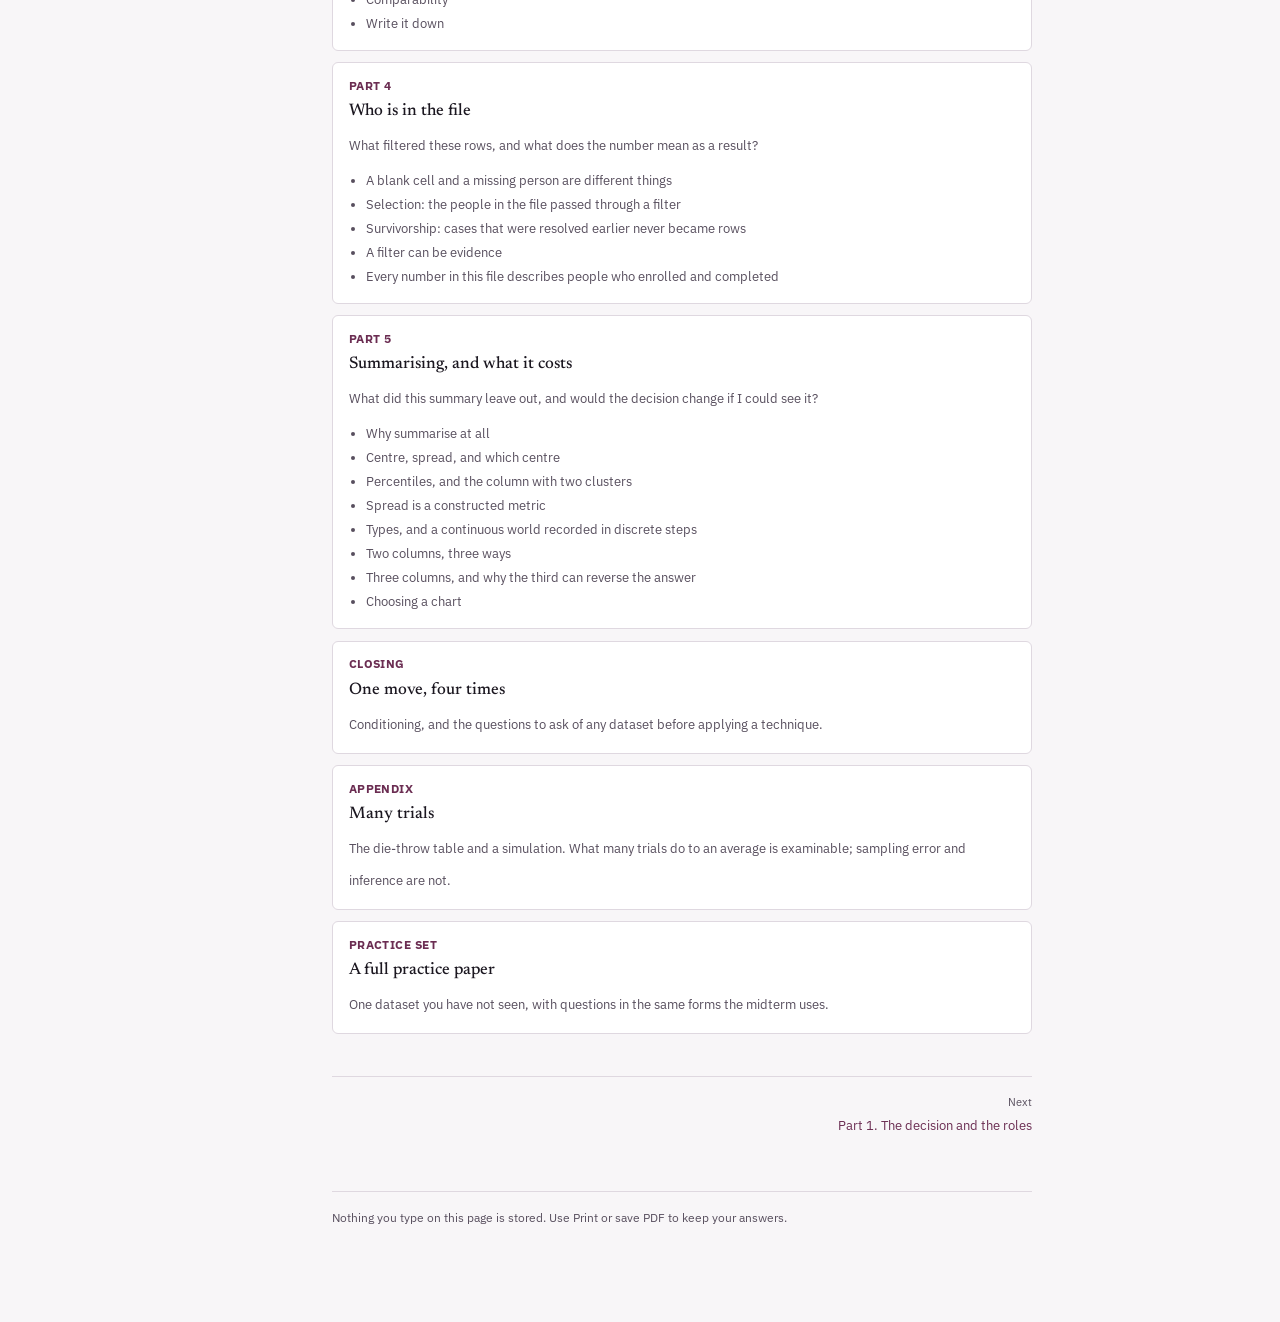
==== commit 0f9a212b: "Work through the remaining explanation findings Roughly sixty smaller items from the three readings." ====
--- a/docs/index.html
+++ b/docs/index.html
@@ -209,7 +209,7 @@
 <p>Five ideas. Every question on the paper belongs to one of them. Most questions ask you to apply one of the five questions below to a dataset you are shown.</p>
 <div class="tw"><table class="txt"><thead><tr><th>Part</th><th>Idea</th><th>The question</th></tr></thead><tbody><tr><td>Part 1</td><td>The decision and the roles</td><td>What job is this column doing, for this decision, for this decision-maker?</td></tr><tr><td>Part 2</td><td>What one row is</td><td>What does one row represent, and did the comparison choose it?</td></tr><tr><td>Part 3</td><td>What a column measures</td><td>What does this number stand in for, and what did that leave out?</td></tr><tr><td>Part 4</td><td>Who is in the file</td><td>What filtered these rows, and what does the number mean as a result?</td></tr><tr><td>Part 5</td><td>Summarising, and what it costs</td><td>What did this summary leave out, and would the decision change if I could see it?</td></tr></tbody></table></div>
 
-<p>Everything in the five parts is examinable. The closing page is short and shows how the five parts are connected. Read it last.</p>
+<p>Everything in the five parts is examinable, and so is the closing, which only draws them together. The appendix is examinable as far as what many trials do to an average, and no further.   The closing page is short and shows how the five parts are connected. Read it last.</p>
 </section>
 
 
@@ -217,12 +217,12 @@
 <h2><span class="n">Standard</span>What a good answer looks like</h2>
 <p>The midterm is marked on the same standard as the homework. The question is whether the reason you give supports the conclusion you reach. A correct conclusion with no reason, or with a reason that does not support it, scores below an incorrect conclusion supported by sound reasoning from the information given.</p>
 <p>Most questions can be answered in two to four sentences. In a good answer you name the idea that applies, state what it does to the number or the decision in the question, and stop. Definitions on their own do not score. Listing every idea from the course in the hope that one applies does not score either.</p>
-<p>If a question asks you to choose between two numbers, two levels or two columns, it is usually asking you to choose for a named decision-maker. Say who is deciding and what they are deciding, and the choice usually becomes clear.</p>
+<p>If a question asks you to choose between two numbers, two levels or two columns, it is usually asking you to choose for a named decision-maker. Part 2 practice question 1 is exactly this move: three percentages from one table, and only one of them is addressed to somebody who can act. Say who is deciding and what they are deciding, and the choice usually becomes clear.</p>
 </section>
 
 <section id="contents">
 <h2><span class="n">Contents</span>The five parts</h2>
-<div class="grid"><a class="part" href="part1.html"><b>PART 1</b><strong>The decision and the roles</strong><span>What job is this column doing, for this decision, for this decision-maker?</span><ul><li>A business is a conversion of activities into outcomes</li><li>Signal and outcome</li><li>A role is not a property</li><li>Facts and dimensions</li></ul></a><a class="part" href="part2.html"><b>PART 2</b><strong>What one row is</strong><span>What does one row represent, and did the comparison choose it?</span><ul><li>The unit chain: decision, analysis, observation</li><li>The comparison decides the level</li><li>The ladder: programme, group, individual</li><li>Conditioning: grand, column and row percent</li><li>Grain in a real file</li><li>Two things called granularity</li></ul></a><a class="part" href="part3.html"><b>PART 3</b><strong>What a column measures</strong><span>What does this number stand in for, and what did that leave out?</span><ul><li>Structural blanks are not missing data</li><li>Denominators</li><li>What can be added up</li><li>The chain of decisions behind one column</li><li>What a measure records and what it leaves out</li><li>Proxies</li><li>Scale</li><li>Comparability</li><li>Write it down</li></ul></a><a class="part" href="part4.html"><b>PART 4</b><strong>Who is in the file</strong><span>What filtered these rows, and what does the number mean as a result?</span><ul><li>A blank cell and a missing person are different things</li><li>Selection: the people in the file passed through a filter</li><li>Survivorship: cases that were resolved earlier never became rows</li><li>A filter can be evidence</li><li>Every number in this file describes people who enrolled and completed</li></ul></a><a class="part" href="part5.html"><b>PART 5</b><strong>Summarising, and what it costs</strong><span>What did this summary leave out, and would the decision change if I could see it?</span><ul><li>Why summarise at all</li><li>Centre, spread, and which centre</li><li>Percentiles, and the column with two clusters</li><li>Spread is a constructed metric</li><li>Types, and a continuous world recorded in discrete steps</li><li>Two columns, three ways</li><li>Three columns, and why the third can reverse the answer</li><li>Choosing a chart</li></ul></a><a class="part" href="closing.html"><b>CLOSING</b><strong>One move, four times</strong><span>Conditioning, and the questions to ask of any dataset before applying a technique.</span></a><a class="part" href="appendix.html"><b>APPENDIX</b><strong>Many trials</strong><span>The die-throw table and a simulation. What many trials do to an average is examinable; sampling error and inference are not.</span></a><a class="part" href="practice.html"><b>PRACTICE SET</b><strong>A full practice paper</strong><span>One dataset you have not seen, with questions in the same forms the midterm uses.</span></a></div>
+<div class="grid"><a class="part" href="part1.html"><b>PART 1</b><strong>The decision and the roles</strong><span>What job is this column doing, for this decision, for this decision-maker?</span><ul><li>A business is a conversion of activities into outcomes</li><li>Signal and outcome</li><li>A role is not a property</li><li>Facts and dimensions</li></ul></a><a class="part" href="part2.html"><b>PART 2</b><strong>What one row is</strong><span>What does one row represent, and did the comparison choose it?</span><ul><li>The unit chain: decision, analysis, observation</li><li>The comparison decides the level</li><li>The ladder: programme, group, individual</li><li>Conditioning: grand, column and row percent</li><li>Grain in a file somebody else built</li><li>Two things are called granularity</li></ul></a><a class="part" href="part3.html"><b>PART 3</b><strong>What a column measures</strong><span>What does this number stand in for, and what did that leave out?</span><ul><li>Structural blanks are not missing data</li><li>Denominators</li><li>What can be added up</li><li>The chain of decisions behind one column</li><li>What a measure records and what it leaves out</li><li>Proxies</li><li>Scale</li><li>Comparability</li><li>Write it down</li></ul></a><a class="part" href="part4.html"><b>PART 4</b><strong>Who is in the file</strong><span>What filtered these rows, and what does the number mean as a result?</span><ul><li>A blank cell and a missing person are different things</li><li>Selection: the people in the file passed through a filter</li><li>Survivorship: cases that were resolved earlier never became rows</li><li>A filter can be evidence</li><li>Every number in this file describes people who enrolled and completed</li></ul></a><a class="part" href="part5.html"><b>PART 5</b><strong>Summarising, and what it costs</strong><span>What did this summary leave out, and would the decision change if I could see it?</span><ul><li>Why summarise at all</li><li>Centre, spread, and which centre</li><li>Percentiles, and the column with two clusters</li><li>Spread is a constructed metric</li><li>Types, and a continuous world recorded in discrete steps</li><li>Two columns, three ways</li><li>Three columns, and why the third can reverse the answer</li><li>Choosing a chart</li></ul></a><a class="part" href="closing.html"><b>CLOSING</b><strong>One move, four times</strong><span>Conditioning, and the questions to ask of any dataset before applying a technique.</span></a><a class="part" href="appendix.html"><b>APPENDIX</b><strong>Many trials</strong><span>The die-throw table and a simulation. What many trials do to an average is examinable; sampling error and inference are not.</span></a><a class="part" href="practice.html"><b>PRACTICE SET</b><strong>A full practice paper</strong><span>One dataset you have not seen, with questions in the same forms the midterm uses.</span></a></div>
 </section>
 
 <div class="pn"><div></div><div style="text-align:right"><a href="part1.html"><span>Next</span>Part 1. The decision and the roles</a></div></div>
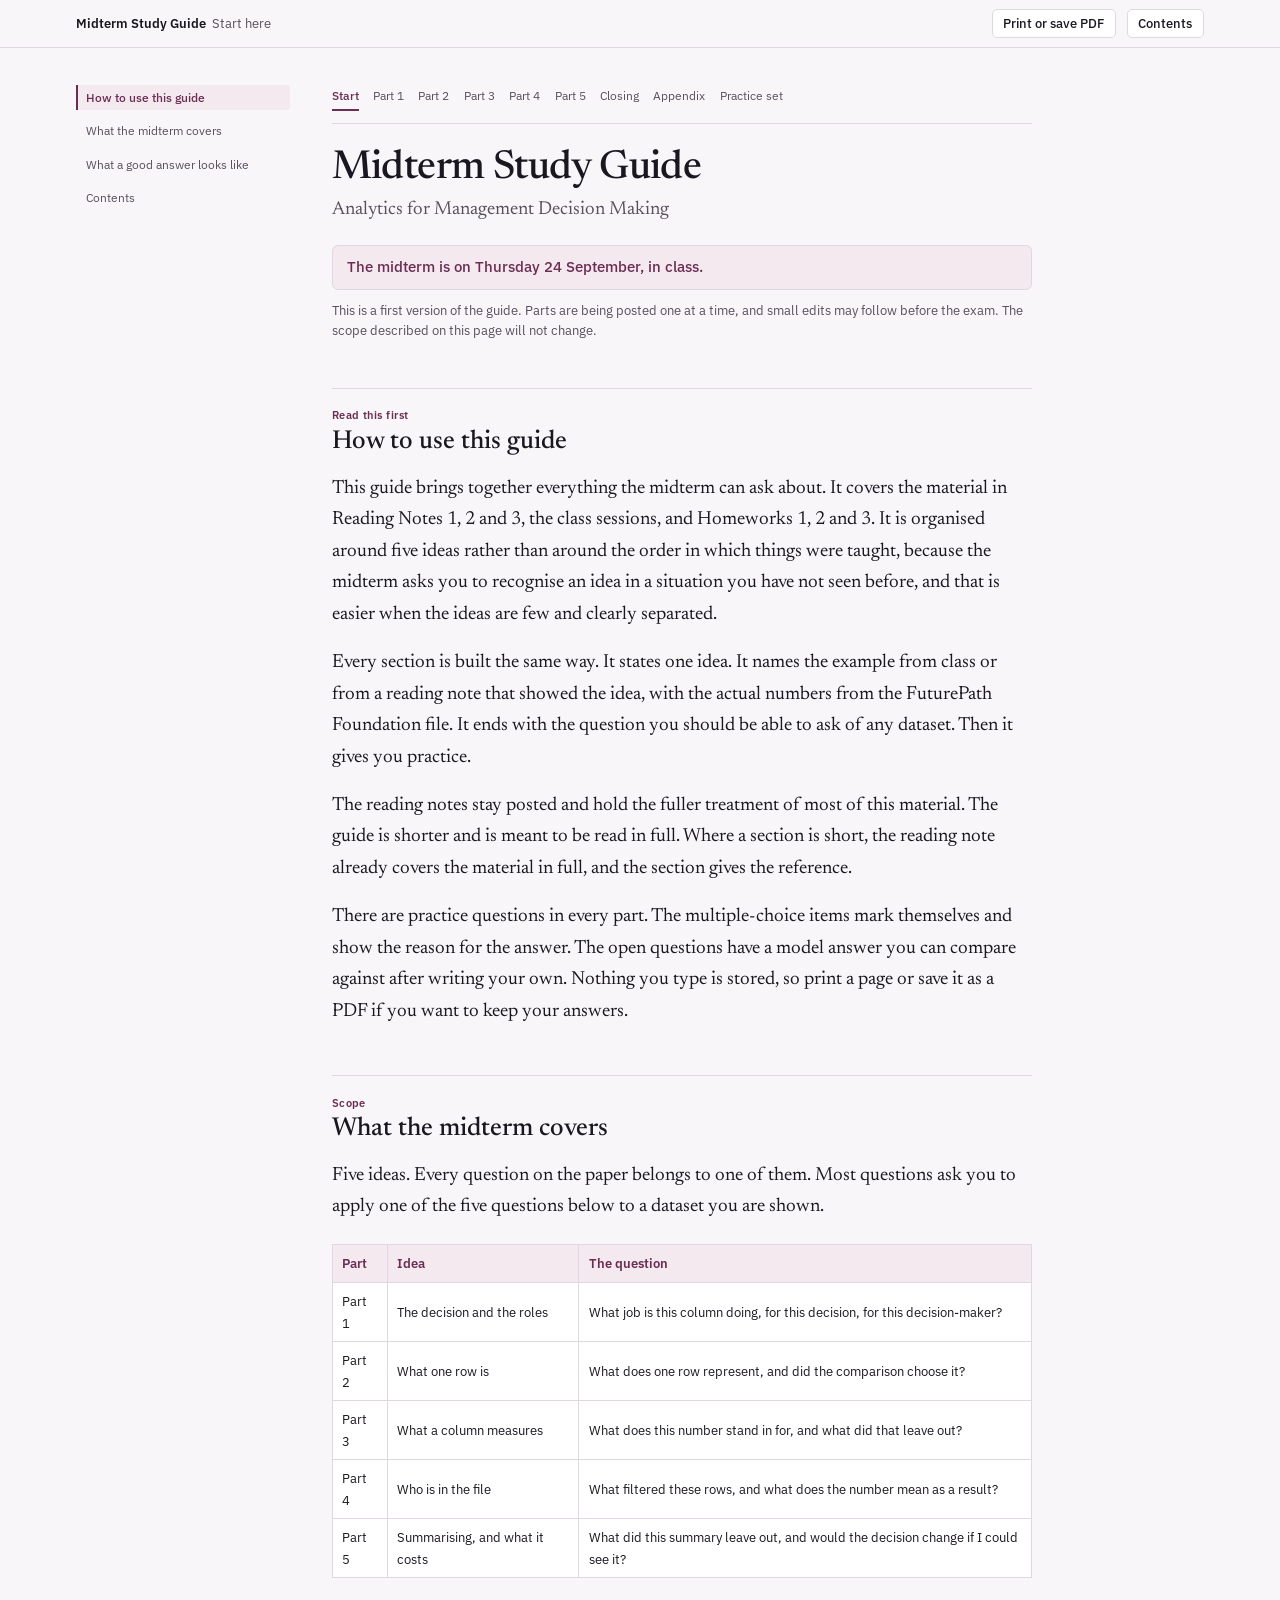
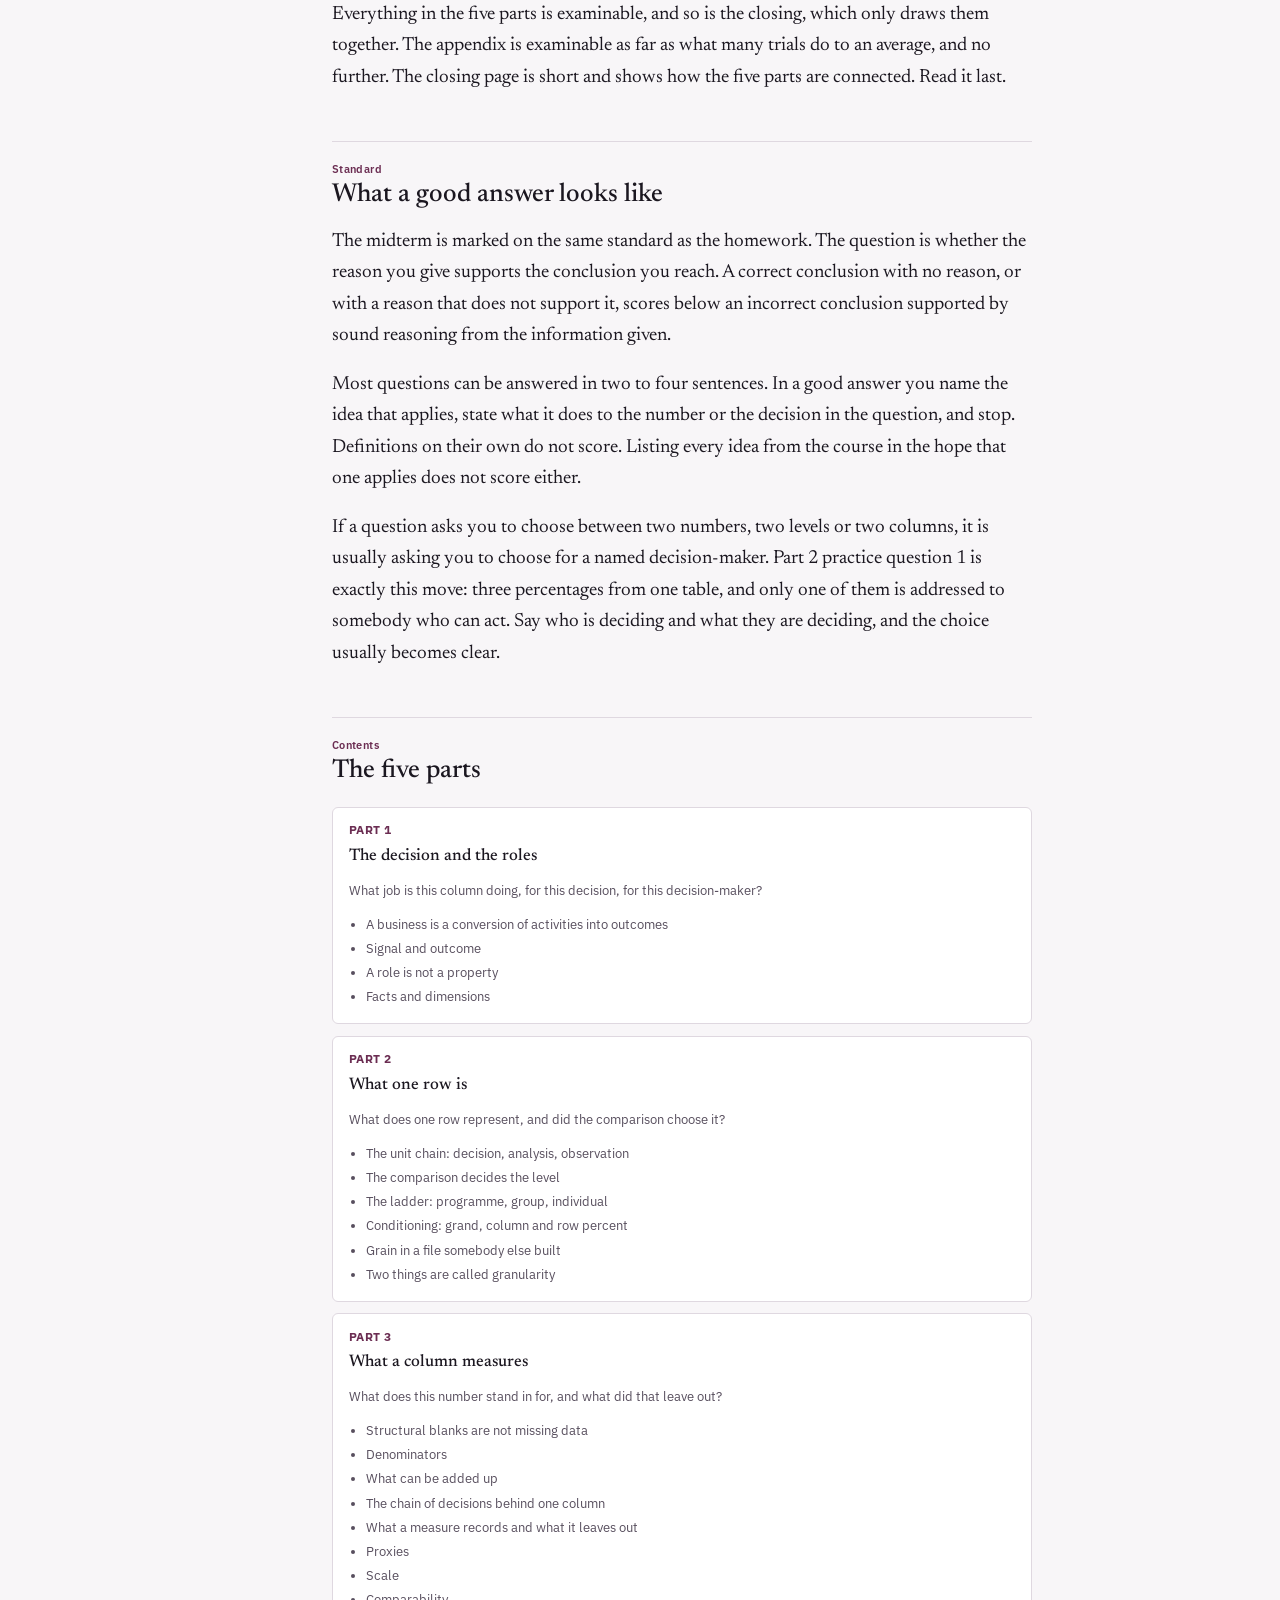
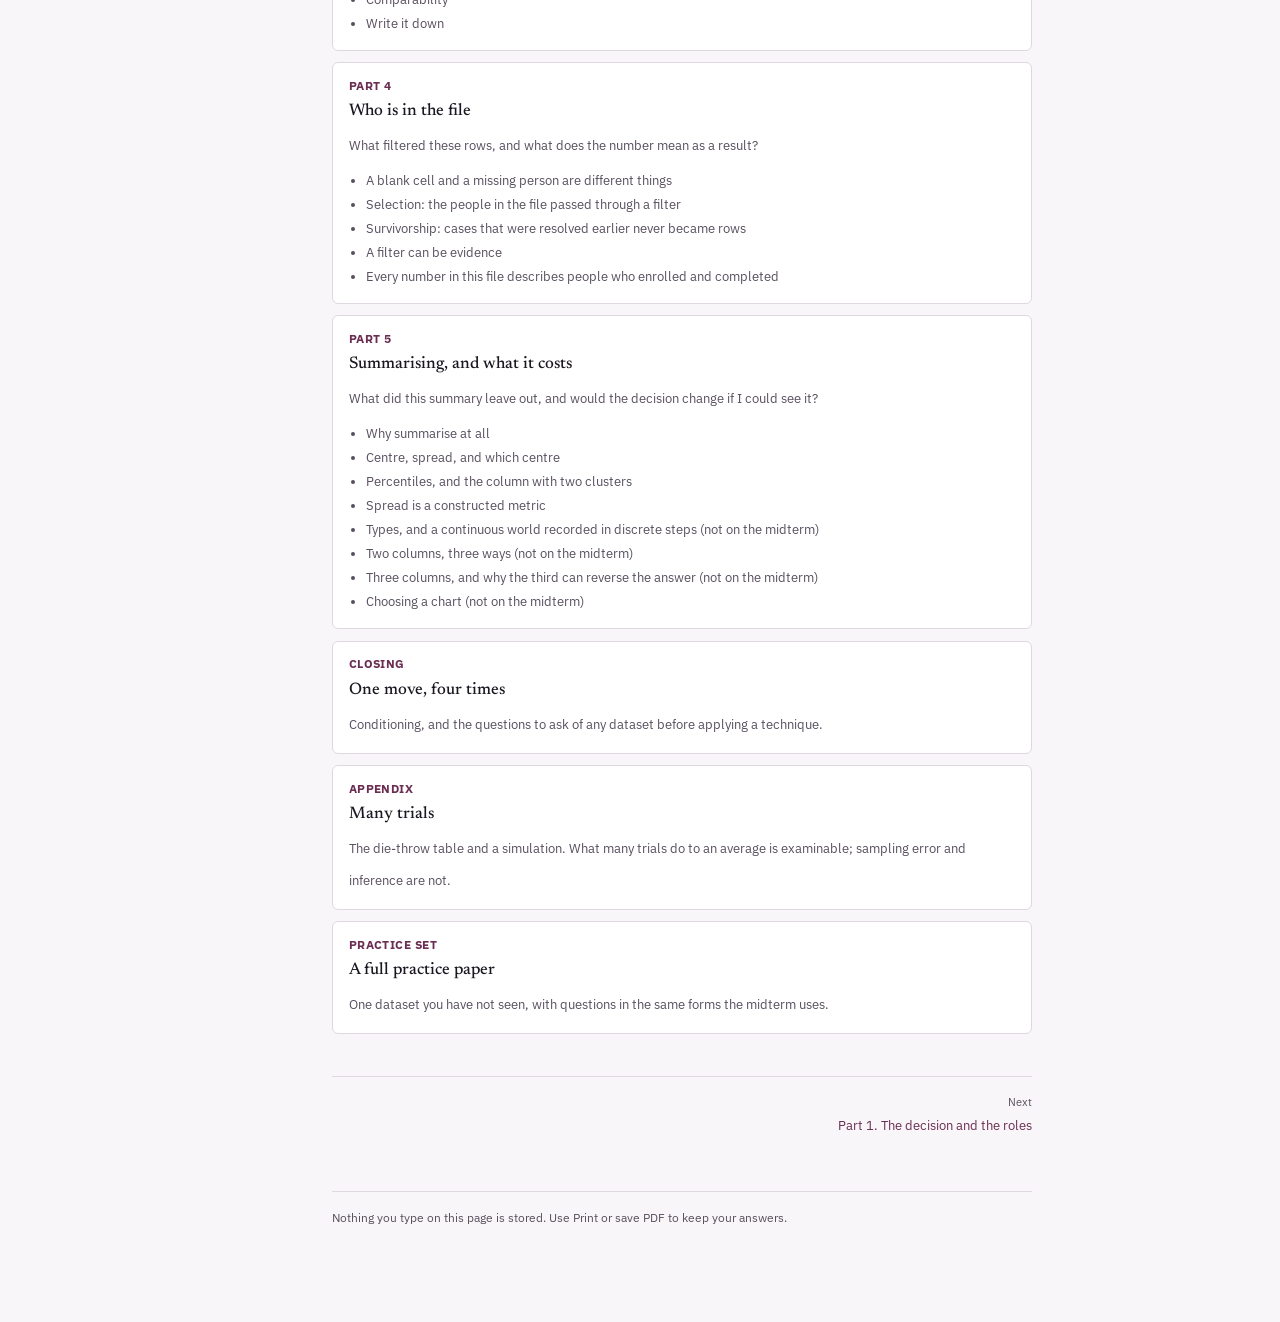
==== commit 7e65e98f: "Collapse 5.5 to 5.8 and label them off the midterm AV's call two days before the paper. The four sec" ====
--- a/docs/index.html
+++ b/docs/index.html
@@ -170,6 +170,17 @@
 .sim-chart .axis{display:flex;justify-content:space-between;font-family:var(--sans);font-size:.7rem;color:var(--soft);border-top:1px solid var(--rule);padding-top:.25rem}
 .sim-note{font-family:var(--sans);font-size:.78rem;color:var(--soft);margin:.6rem 0 0}
 
+/* sections collapsed off the exam */
+.muted details{border-top:1px solid var(--rule);margin:3rem 0 0}
+.muted summary{list-style:none;cursor:pointer;font-weight:500;font-size:1.62rem;line-height:1.22;padding:1.2rem 0 .9rem;color:var(--soft)}
+.muted summary::-webkit-details-marker{display:none}
+.muted summary::after{content:"Show";font-family:var(--sans);font-size:.72rem;font-weight:600;color:var(--accent);border:1px solid var(--rule);border-radius:4px;padding:.2rem .5rem;margin-left:.6rem;white-space:nowrap;vertical-align:middle}
+.muted details[open] summary::after{content:"Hide"}
+.muted summary .n{font-family:var(--sans);font-size:.71rem;font-weight:600;color:var(--accent);display:block;margin-bottom:.28rem;letter-spacing:.04em}
+.muted summary .n i{font-style:normal;color:var(--soft);background:var(--rule-soft);border-radius:3px;padding:.1rem .4rem;margin-left:.5rem;letter-spacing:.02em}
+.muted details[open] summary{color:var(--ink)}
+@media print{.muted details{display:none}}
+
 </style>
 </head>
 <body>
@@ -222,7 +233,7 @@
 
 <section id="contents">
 <h2><span class="n">Contents</span>The five parts</h2>
-<div class="grid"><a class="part" href="part1.html"><b>PART 1</b><strong>The decision and the roles</strong><span>What job is this column doing, for this decision, for this decision-maker?</span><ul><li>A business is a conversion of activities into outcomes</li><li>Signal and outcome</li><li>A role is not a property</li><li>Facts and dimensions</li></ul></a><a class="part" href="part2.html"><b>PART 2</b><strong>What one row is</strong><span>What does one row represent, and did the comparison choose it?</span><ul><li>The unit chain: decision, analysis, observation</li><li>The comparison decides the level</li><li>The ladder: programme, group, individual</li><li>Conditioning: grand, column and row percent</li><li>Grain in a file somebody else built</li><li>Two things are called granularity</li></ul></a><a class="part" href="part3.html"><b>PART 3</b><strong>What a column measures</strong><span>What does this number stand in for, and what did that leave out?</span><ul><li>Structural blanks are not missing data</li><li>Denominators</li><li>What can be added up</li><li>The chain of decisions behind one column</li><li>What a measure records and what it leaves out</li><li>Proxies</li><li>Scale</li><li>Comparability</li><li>Write it down</li></ul></a><a class="part" href="part4.html"><b>PART 4</b><strong>Who is in the file</strong><span>What filtered these rows, and what does the number mean as a result?</span><ul><li>A blank cell and a missing person are different things</li><li>Selection: the people in the file passed through a filter</li><li>Survivorship: cases that were resolved earlier never became rows</li><li>A filter can be evidence</li><li>Every number in this file describes people who enrolled and completed</li></ul></a><a class="part" href="part5.html"><b>PART 5</b><strong>Summarising, and what it costs</strong><span>What did this summary leave out, and would the decision change if I could see it?</span><ul><li>Why summarise at all</li><li>Centre, spread, and which centre</li><li>Percentiles, and the column with two clusters</li><li>Spread is a constructed metric</li><li>Types, and a continuous world recorded in discrete steps</li><li>Two columns, three ways</li><li>Three columns, and why the third can reverse the answer</li><li>Choosing a chart</li></ul></a><a class="part" href="closing.html"><b>CLOSING</b><strong>One move, four times</strong><span>Conditioning, and the questions to ask of any dataset before applying a technique.</span></a><a class="part" href="appendix.html"><b>APPENDIX</b><strong>Many trials</strong><span>The die-throw table and a simulation. What many trials do to an average is examinable; sampling error and inference are not.</span></a><a class="part" href="practice.html"><b>PRACTICE SET</b><strong>A full practice paper</strong><span>One dataset you have not seen, with questions in the same forms the midterm uses.</span></a></div>
+<div class="grid"><a class="part" href="part1.html"><b>PART 1</b><strong>The decision and the roles</strong><span>What job is this column doing, for this decision, for this decision-maker?</span><ul><li>A business is a conversion of activities into outcomes</li><li>Signal and outcome</li><li>A role is not a property</li><li>Facts and dimensions</li></ul></a><a class="part" href="part2.html"><b>PART 2</b><strong>What one row is</strong><span>What does one row represent, and did the comparison choose it?</span><ul><li>The unit chain: decision, analysis, observation</li><li>The comparison decides the level</li><li>The ladder: programme, group, individual</li><li>Conditioning: grand, column and row percent</li><li>Grain in a file somebody else built</li><li>Two things are called granularity</li></ul></a><a class="part" href="part3.html"><b>PART 3</b><strong>What a column measures</strong><span>What does this number stand in for, and what did that leave out?</span><ul><li>Structural blanks are not missing data</li><li>Denominators</li><li>What can be added up</li><li>The chain of decisions behind one column</li><li>What a measure records and what it leaves out</li><li>Proxies</li><li>Scale</li><li>Comparability</li><li>Write it down</li></ul></a><a class="part" href="part4.html"><b>PART 4</b><strong>Who is in the file</strong><span>What filtered these rows, and what does the number mean as a result?</span><ul><li>A blank cell and a missing person are different things</li><li>Selection: the people in the file passed through a filter</li><li>Survivorship: cases that were resolved earlier never became rows</li><li>A filter can be evidence</li><li>Every number in this file describes people who enrolled and completed</li></ul></a><a class="part" href="part5.html"><b>PART 5</b><strong>Summarising, and what it costs</strong><span>What did this summary leave out, and would the decision change if I could see it?</span><ul><li>Why summarise at all</li><li>Centre, spread, and which centre</li><li>Percentiles, and the column with two clusters</li><li>Spread is a constructed metric</li><li>Types, and a continuous world recorded in discrete steps (not on the midterm)</li><li>Two columns, three ways (not on the midterm)</li><li>Three columns, and why the third can reverse the answer (not on the midterm)</li><li>Choosing a chart (not on the midterm)</li></ul></a><a class="part" href="closing.html"><b>CLOSING</b><strong>One move, four times</strong><span>Conditioning, and the questions to ask of any dataset before applying a technique.</span></a><a class="part" href="appendix.html"><b>APPENDIX</b><strong>Many trials</strong><span>The die-throw table and a simulation. What many trials do to an average is examinable; sampling error and inference are not.</span></a><a class="part" href="practice.html"><b>PRACTICE SET</b><strong>A full practice paper</strong><span>One dataset you have not seen, with questions in the same forms the midterm uses.</span></a></div>
 </section>
 
 <div class="pn"><div></div><div style="text-align:right"><a href="part1.html"><span>Next</span>Part 1. The decision and the roles</a></div></div>
